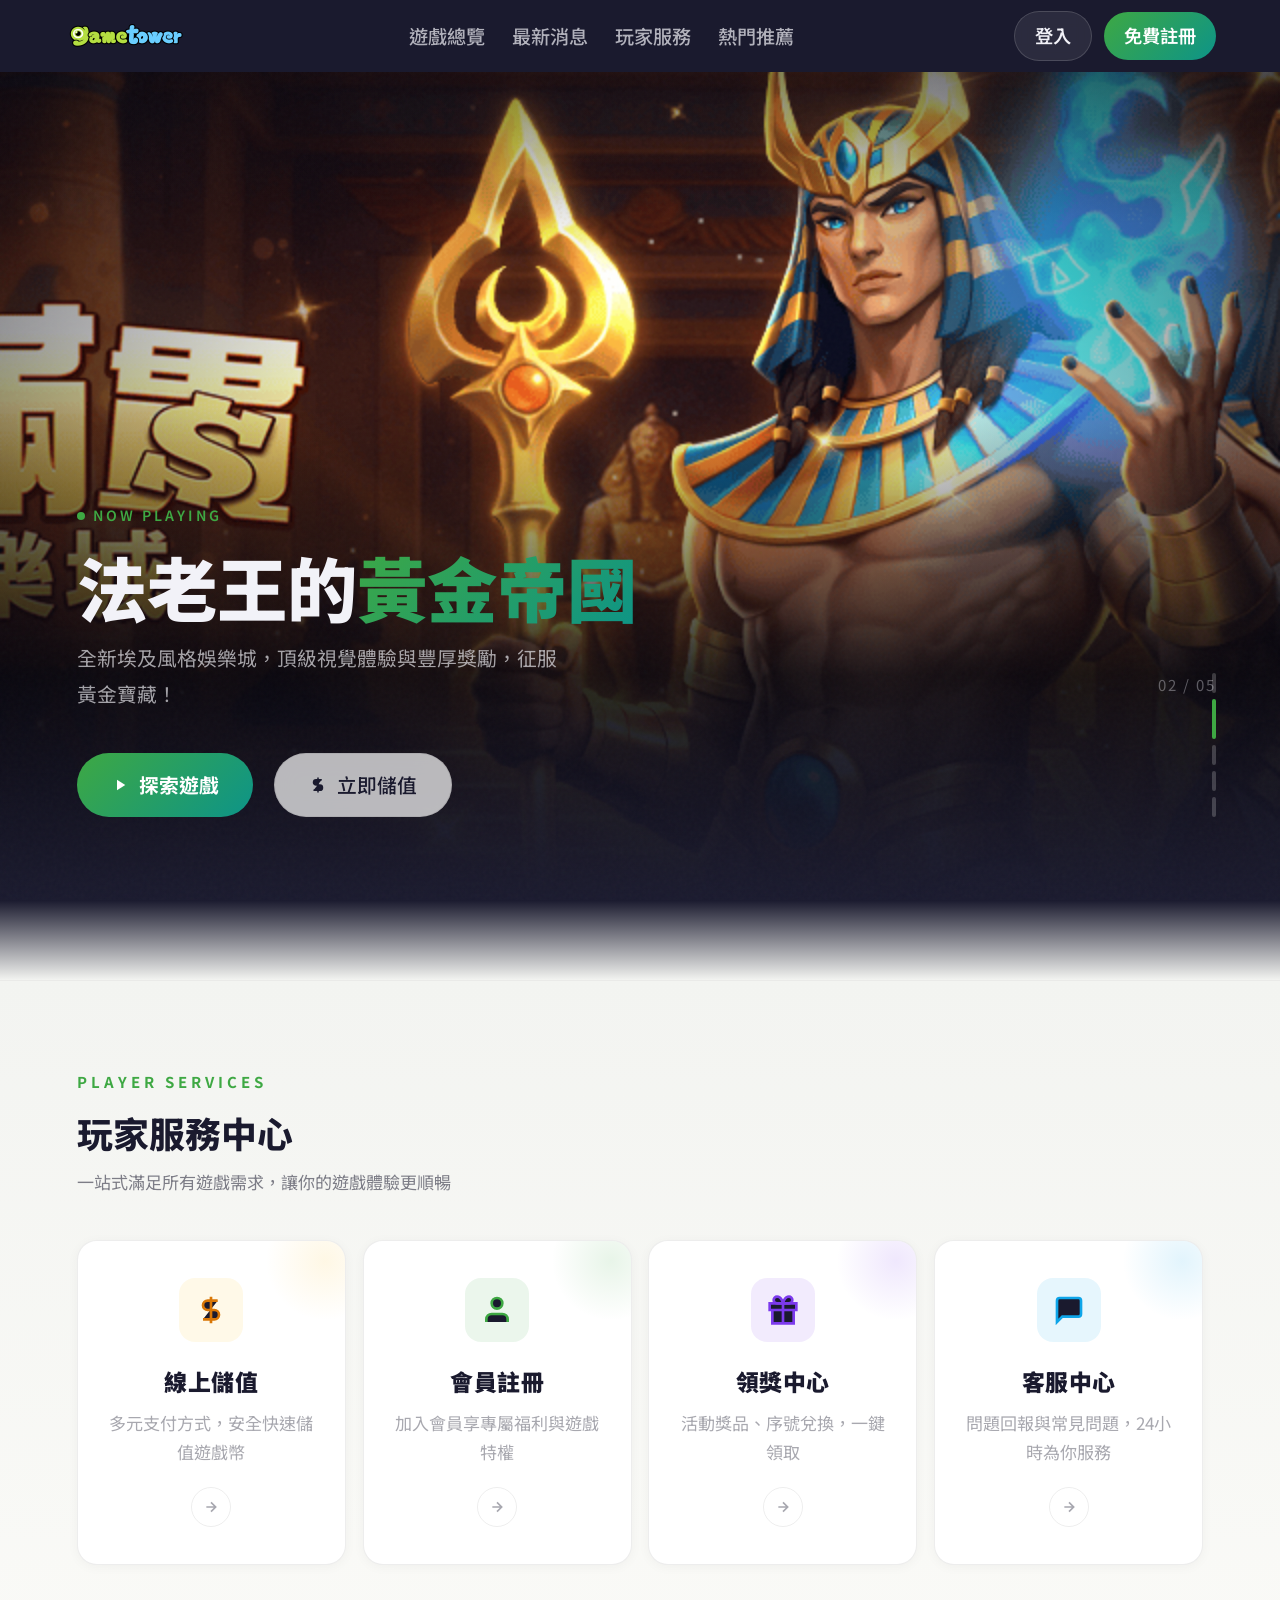
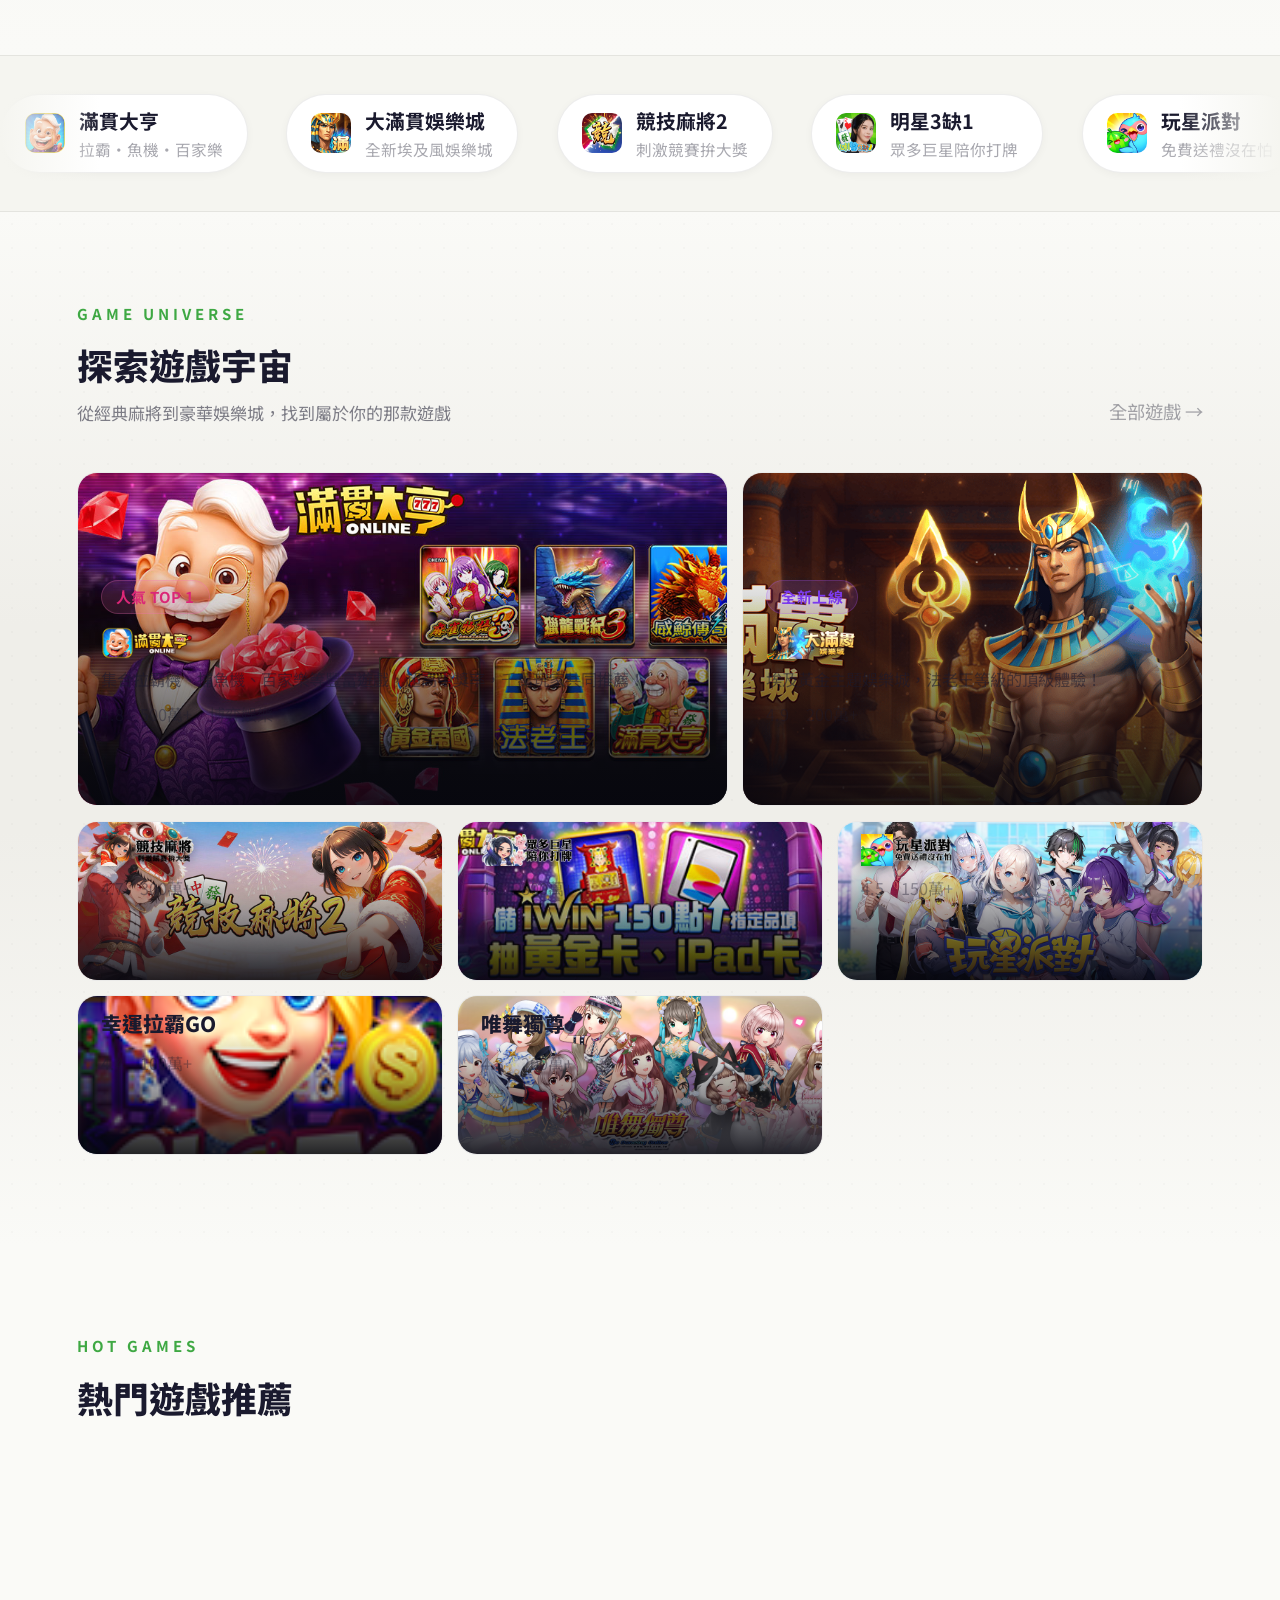
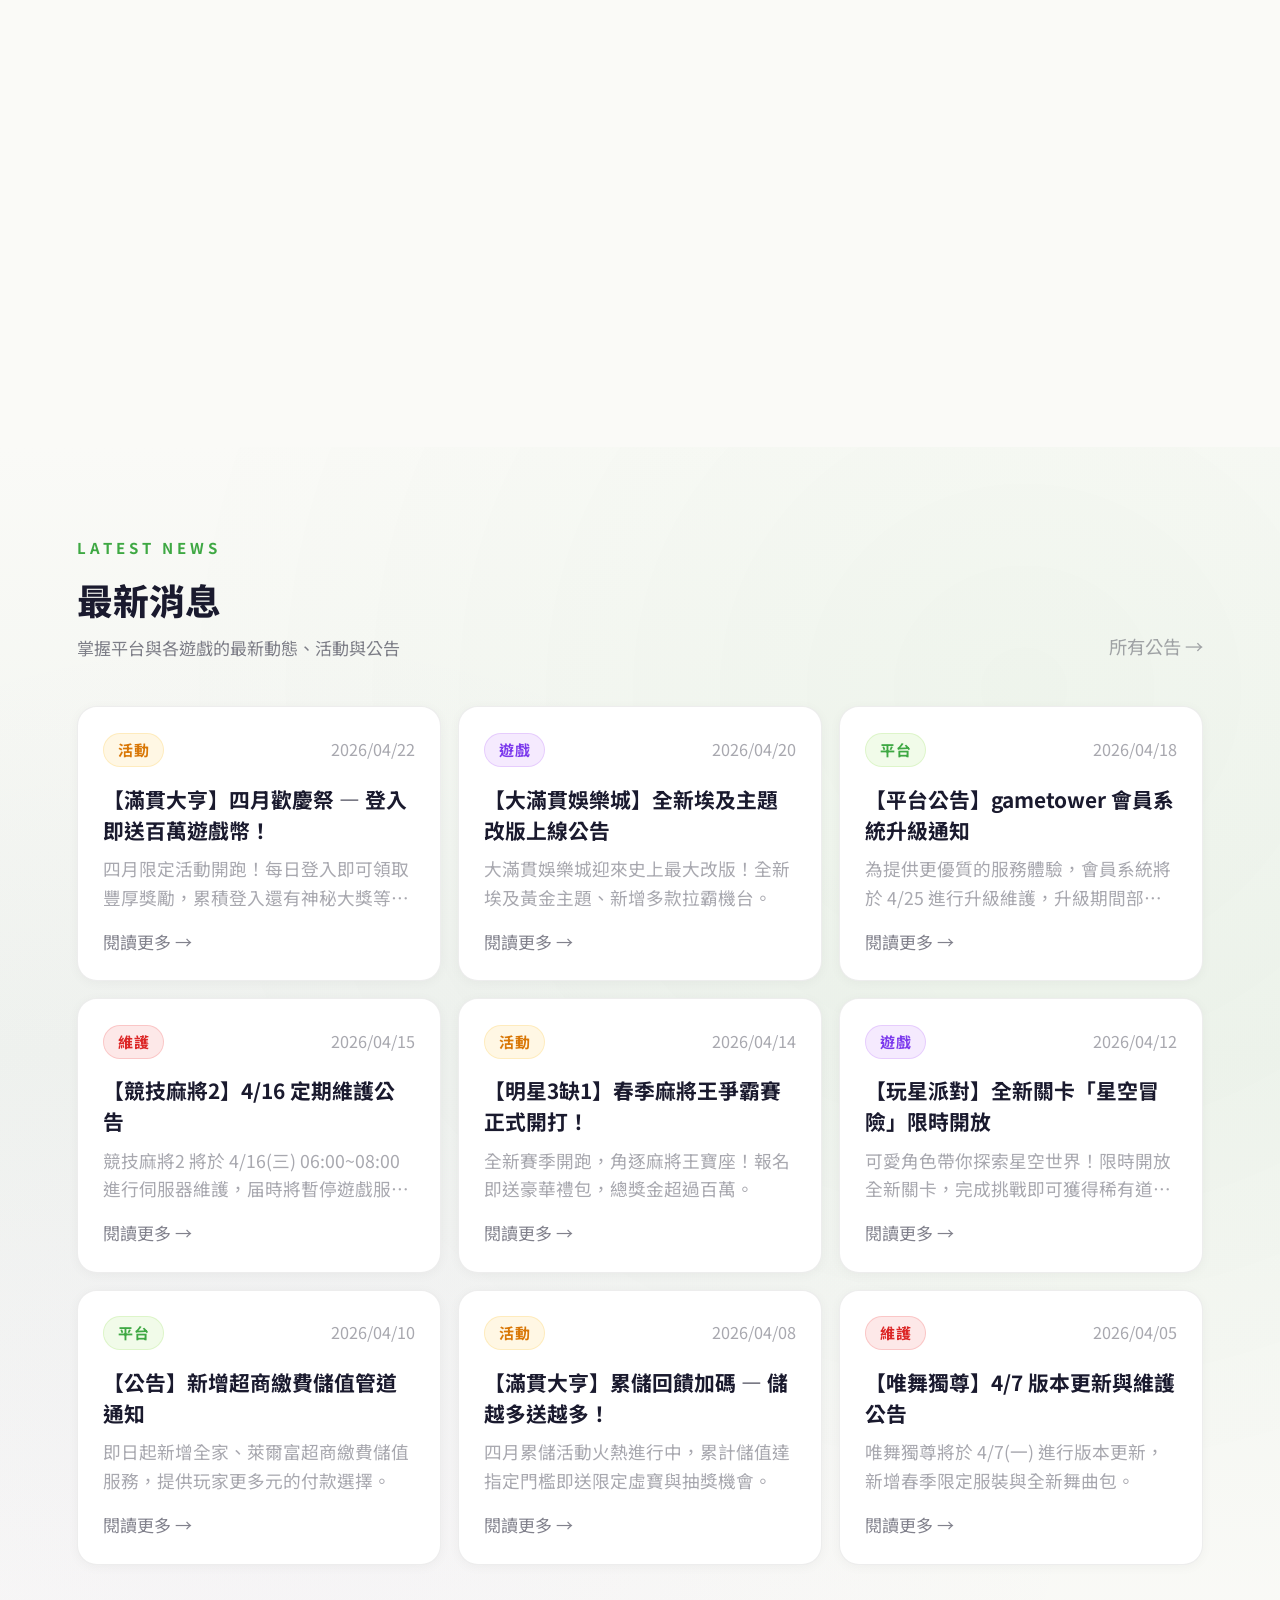
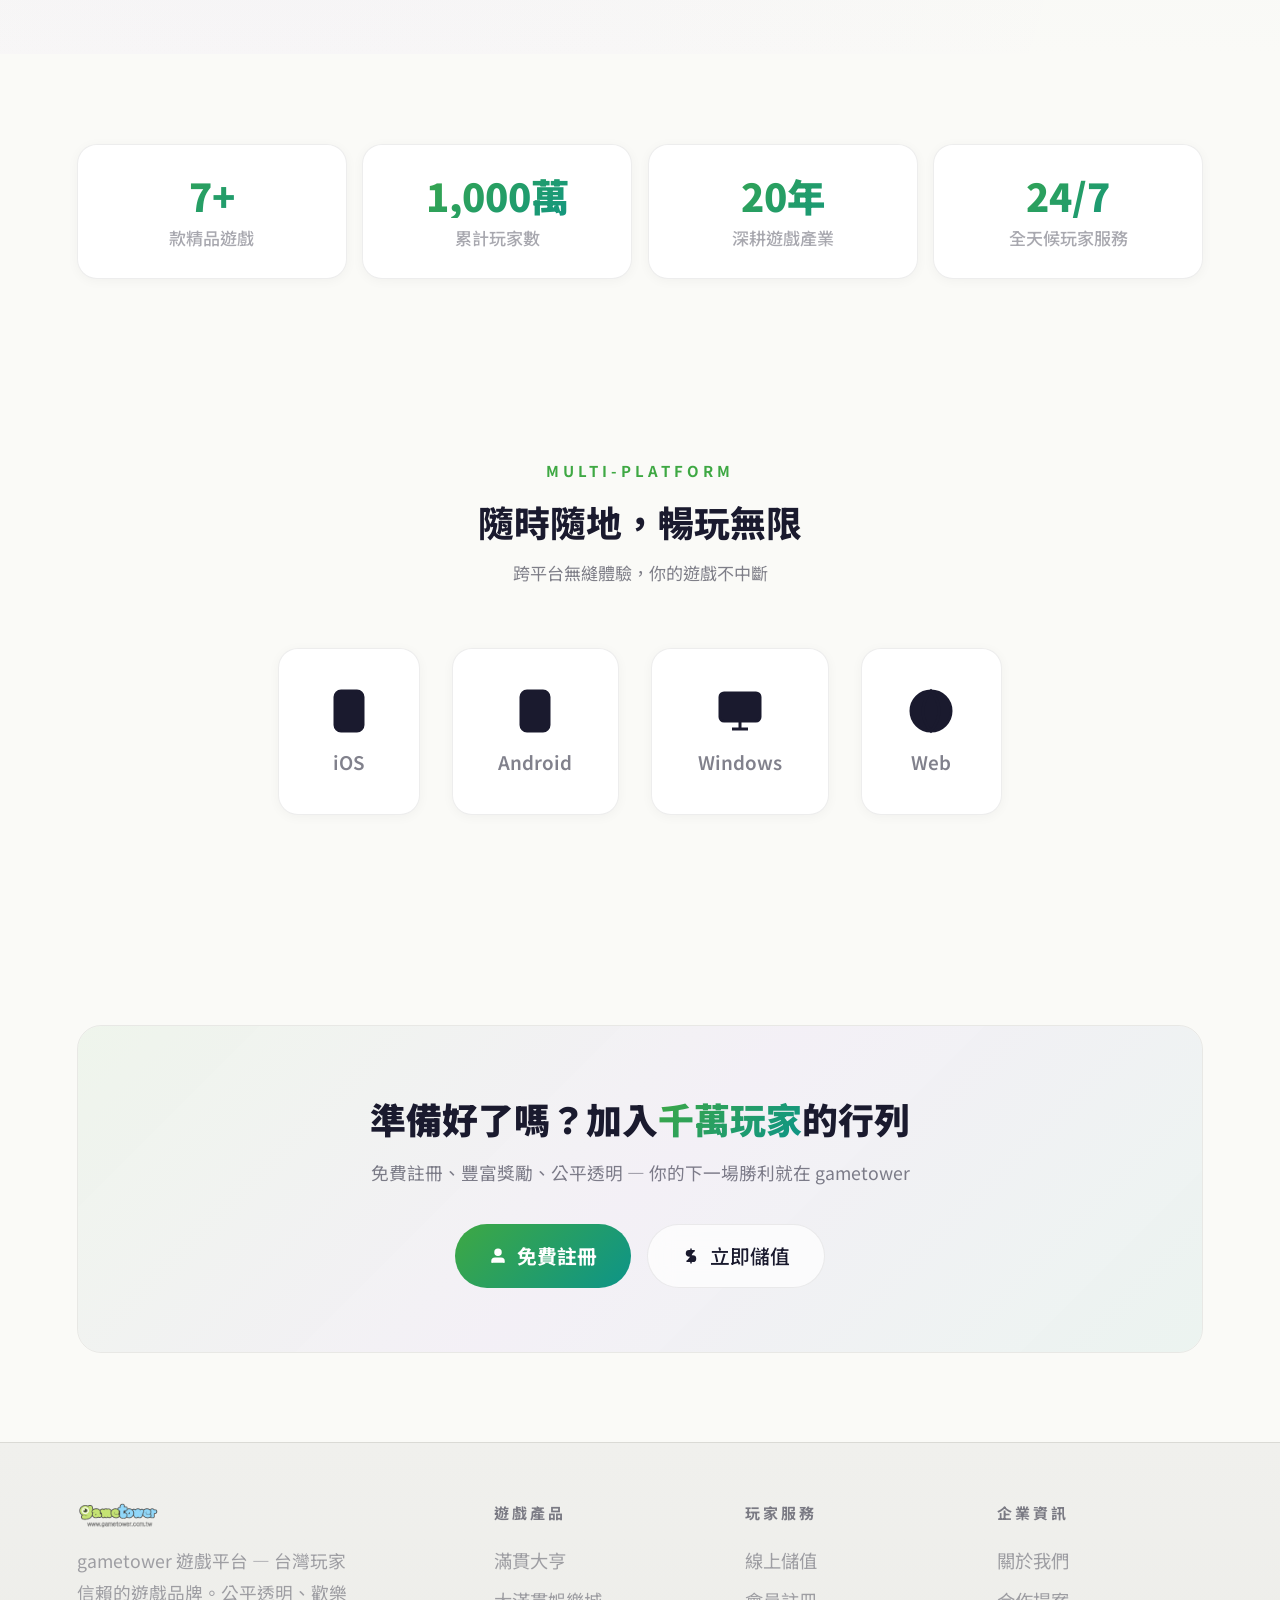
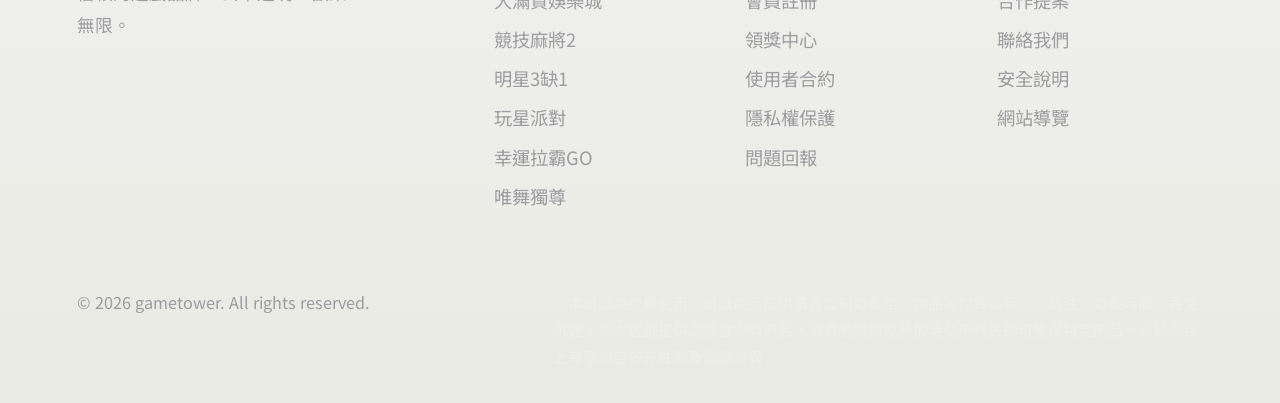
==== index.html @ 62c08088 "Add files via upload" ====
<!DOCTYPE html>
<html lang="zh-TW">
<head>
<meta charset="UTF-8">
<meta name="viewport" content="width=device-width,initial-scale=1.0">
<title>gametower 遊戲平台 | 你的遊戲宇宙</title>
<meta name="description" content="gametower遊戲平台 — 明星3缺1、滿貫大亨、競技麻將等多款免費線上遊戲，提供儲值、會員、領獎、客服等完整服務。">
<link rel="stylesheet" href="index.css">
<link rel="icon" href="images/logo_g.png">
</head>
<body>
<div class="glow glow-1"></div><div class="glow glow-2"></div><div class="glow glow-3"></div>

<nav class="nav" id="nav">
  <a href="#"><img src="images/GT_logo.png" alt="gametower" class="nav__logo"></a>
  <div class="nav__center">
    <a href="#games" class="nav__link">遊戲總覽</a>
    <a href="#news" class="nav__link">最新消息</a>
    <a href="#services" class="nav__link">玩家服務</a>
    <a href="#spotlight" class="nav__link">熱門推薦</a>
  </div>
  <div class="nav__right">
    <a href="#" class="nav__btn">登入</a>
    <a href="#" class="nav__btn nav__btn--primary">免費註冊</a>
  </div>
  <button class="nav__menu" id="menuBtn">☰</button>
</nav>

<section class="hero" id="hero">
  <div id="heroBg">
    <div class="hero__bg-slide active"><img src="images/1920x450_TMD.jpg" alt="滿貫大亨"></div>
    <div class="hero__bg-slide"><img src="images/1920x450_slam888.png" alt="大滿貫娛樂城"></div>
    <div class="hero__bg-slide"><img src="images/1920x450_cmj2.jpg" alt="競技麻將2"></div>
    <div class="hero__bg-slide"><img src="images/1920x450_pg.jpg" alt="玩星派對"></div>
    <div class="hero__bg-slide"><img src="images/1920x450_we5.jpg" alt="唯舞獨尊"></div>
  </div>
  <div class="hero__vignette"></div><div class="hero__grad"></div><div class="hero__noise"></div>
  <div class="particles" id="particles"></div>
  <div class="hero__content">
    <div class="hero__eyebrow"><span class="pulse"></span> NOW PLAYING</div>
    <h1 class="hero__title" id="heroTitle">千萬玩家的<span>遊戲宇宙</span></h1>
    <p class="hero__sub" id="heroSub">拉霸、魚機、百家樂一應俱全 — 超人氣博弈娛樂遊戲，開啟你的滿貫之旅。</p>
    <div class="hero__btns">
      <a href="#games" class="btn-p"><svg class="icon-svg" width="18" height="18" viewBox="0 0 24 24" fill="currentColor"><path d="M8 5v14l11-7z"/></svg> 探索遊戲</a>
      <a href="#" class="btn-g"><svg class="icon-svg" width="18" height="18" viewBox="0 0 24 24" fill="none" stroke="currentColor" stroke-width="2"><path d="M12 2v20M17 5H9.5a3.5 3.5 0 000 7h5a3.5 3.5 0 010 7H6"/></svg> 立即儲值</a>
    </div>
  </div>
  <div class="hero__counter" id="heroCounter">01 / 05</div>
  <div class="hero__nav" id="heroNav">
    <button class="hero__pip active" data-i="0"></button>
    <button class="hero__pip" data-i="1"></button>
    <button class="hero__pip" data-i="2"></button>
    <button class="hero__pip" data-i="3"></button>
    <button class="hero__pip" data-i="4"></button>
  </div>
</section>

<div class="hero-bridge"></div>

<!-- 玩家服務 -->
<section class="sec" id="services">
  <div class="sec__head">
    <div><div class="sec__label">Player Services</div><h2 class="sec__title">玩家服務中心</h2><p class="sec__desc">一站式滿足所有遊戲需求，讓你的遊戲體驗更順暢</p></div>
  </div>
  <div class="services">
    <a href="https://www.gametower.com.tw/Services/Billing/index.aspx" class="svc svc--topup reveal" target="_blank">
      <span class="svc__icon"><div class="svc__icon-wrap"><svg class="icon-svg" width="32" height="32" viewBox="0 0 24 24" fill="none" stroke="#d97706" stroke-width="2"><path d="M12 2v20M17 5H9.5a3.5 3.5 0 000 7h5a3.5 3.5 0 010 7H6"/></svg></div></span><div class="svc__name">線上儲值</div><div class="svc__desc">多元支付方式，安全快速儲值遊戲幣</div><div class="svc__arrow"><svg width="16" height="16" viewBox="0 0 24 24" fill="none" stroke="currentColor" stroke-width="2.5"><path d="M5 12h14M12 5l7 7-7 7"/></svg></div>
    </a>
    <a href="https://www.gametower.com.tw/Services/Customer/Guide/member/index.aspx" class="svc svc--register reveal reveal-d1" target="_blank">
      <span class="svc__icon"><div class="svc__icon-wrap"><svg class="icon-svg" width="32" height="32" viewBox="0 0 24 24" fill="none" stroke="#3EA843" stroke-width="2"><path d="M20 21v-2a4 4 0 00-4-4H8a4 4 0 00-4 4v2"/><circle cx="12" cy="7" r="4"/></svg></div></span><div class="svc__name">會員註冊</div><div class="svc__desc">加入會員享專屬福利與遊戲特權</div><div class="svc__arrow"><svg width="16" height="16" viewBox="0 0 24 24" fill="none" stroke="currentColor" stroke-width="2.5"><path d="M5 12h14M12 5l7 7-7 7"/></svg></div>
    </a>
    <a href="https://www.gametower.com.tw/Services/Customer/Prize/index.aspx" class="svc svc--reward reveal reveal-d2" target="_blank">
      <span class="svc__icon"><div class="svc__icon-wrap"><svg class="icon-svg" width="32" height="32" viewBox="0 0 24 24" fill="none" stroke="#7c3aed" stroke-width="2"><path d="M20 12v10H4V12"/><path d="M2 7h20v5H2z"/><path d="M12 22V7"/><path d="M12 7H7.5a2.5 2.5 0 110-5C11 2 12 7 12 7z"/><path d="M12 7h4.5a2.5 2.5 0 000-5C13 2 12 7 12 7z"/></svg></div></span><div class="svc__name">領獎中心</div><div class="svc__desc">活動獎品、序號兌換，一鍵領取</div><div class="svc__arrow"><svg width="16" height="16" viewBox="0 0 24 24" fill="none" stroke="currentColor" stroke-width="2.5"><path d="M5 12h14M12 5l7 7-7 7"/></svg></div>
    </a>
    <a href="https://www.gametower.com.tw/Services/Customer/BugReport/index.aspx" class="svc svc--support reveal reveal-d3" target="_blank">
      <span class="svc__icon"><div class="svc__icon-wrap"><svg class="icon-svg" width="32" height="32" viewBox="0 0 24 24" fill="none" stroke="#0ea5e9" stroke-width="2"><path d="M21 15a2 2 0 01-2 2H7l-4 4V5a2 2 0 012-2h14a2 2 0 012 2z"/></svg></div></span><div class="svc__name">客服中心</div><div class="svc__desc">問題回報與常見問題，24小時為你服務</div><div class="svc__arrow"><svg width="16" height="16" viewBox="0 0 24 24" fill="none" stroke="currentColor" stroke-width="2.5"><path d="M5 12h14M12 5l7 7-7 7"/></svg></div>
    </a>
  </div>
</section>

<!-- 跑馬燈 -->
<div class="marquee-wrap">
  <div class="marquee" id="marquee">
    <a href="#" class="mq-item"><img src="images/pic_TMD.png" class="mq-icon" alt=""><div><div class="mq-text">滿貫大亨</div><div class="mq-sub">拉霸·魚機·百家樂</div></div></a>
    <a href="#" class="mq-item"><img src="images/pic_slam888.png" class="mq-icon" alt=""><div><div class="mq-text">大滿貫娛樂城</div><div class="mq-sub">全新埃及風娛樂城</div></div></a>
    <a href="#" class="mq-item"><img src="images/pic_cmj2.png" class="mq-icon" alt=""><div><div class="mq-text">競技麻將2</div><div class="mq-sub">刺激競賽拚大獎</div></div></a>
    <a href="#" class="mq-item"><img src="images/pic_iStar31.png" class="mq-icon" alt=""><div><div class="mq-text">明星3缺1</div><div class="mq-sub">眾多巨星陪你打牌</div></div></a>
    <a href="#" class="mq-item"><img src="images/pic_pg.png" class="mq-icon" alt=""><div><div class="mq-text">玩星派對</div><div class="mq-sub">免費送禮沒在怕</div></div></a>
    <a href="#" class="mq-item"><img src="images/pic_slottrip777.png" class="mq-icon" alt=""><div><div class="mq-text">幸運拉霸GO</div><div class="mq-sub">經典拉霸機台</div></div></a>
    <a href="#" class="mq-item"><img src="images/pic_TMD.png" class="mq-icon" alt=""><div><div class="mq-text">滿貫大亨</div><div class="mq-sub">拉霸·魚機·百家樂</div></div></a>
    <a href="#" class="mq-item"><img src="images/pic_slam888.png" class="mq-icon" alt=""><div><div class="mq-text">大滿貫娛樂城</div><div class="mq-sub">全新埃及風娛樂城</div></div></a>
    <a href="#" class="mq-item"><img src="images/pic_cmj2.png" class="mq-icon" alt=""><div><div class="mq-text">競技麻將2</div><div class="mq-sub">刺激競賽拚大獎</div></div></a>
    <a href="#" class="mq-item"><img src="images/pic_iStar31.png" class="mq-icon" alt=""><div><div class="mq-text">明星3缺1</div><div class="mq-sub">眾多巨星陪你打牌</div></div></a>
    <a href="#" class="mq-item"><img src="images/pic_pg.png" class="mq-icon" alt=""><div><div class="mq-text">玩星派對</div><div class="mq-sub">免費送禮沒在怕</div></div></a>
    <a href="#" class="mq-item"><img src="images/pic_slottrip777.png" class="mq-icon" alt=""><div><div class="mq-text">幸運拉霸GO</div><div class="mq-sub">經典拉霸機台</div></div></a>
  </div>
</div>

<!-- 遊戲總覽 Bento -->
<section class="sec" id="games">
  <div class="sec__head">
    <div><div class="sec__label">Game Universe</div><h2 class="sec__title">探索遊戲宇宙</h2><p class="sec__desc">從經典麻將到豪華娛樂城，找到屬於你的那款遊戲</p></div>
    <a href="#" class="sec__more">全部遊戲 →</a>
  </div>
  <div class="bento">
    <div class="b-item b-hero reveal">
      <div class="b-img"><img src="images/1920x450_TMD.jpg" alt="滿貫大亨"></div><div class="b-ov"></div>
      <div class="b-info"><span class="b-tag b-tag--hot">人氣 TOP 1</span><img src="images/230x80_TMD.png" alt="" class="b-logo"><p class="b-desc">集合拉霸機、捕魚機、百家樂等豐富遊戲，超高中獎率，千萬玩家共同推薦！</p><div class="b-meta"><span>4.8</span><span>500萬+</span><span>博弈娛樂</span></div><div class="b-ctas"><a href="#" class="b-cta">前往官網 →</a><a href="#" class="b-cta b-cta--dl"><svg viewBox="0 0 24 24" fill="none" stroke="currentColor" stroke-width="2"><path d="M17 2H7a2 2 0 00-2 2v16a2 2 0 002 2h10a2 2 0 002-2V4a2 2 0 00-2-2z"/><path d="M12 18h.01"/></svg>iOS</a><a href="#" class="b-cta b-cta--dl"><svg viewBox="0 0 24 24" fill="none" stroke="currentColor" stroke-width="2"><path d="M5 16V8l7-5 7 5v8l-7 5-7-5z"/></svg>Android</a></div></div>
      <div class="b-play">▶</div>
    </div>
    <div class="b-item b-tall reveal reveal-d1">
      <div class="b-img"><img src="images/1920x450_slam888.png" alt="大滿貫娛樂城"></div><div class="b-ov"></div>
      <div class="b-info"><span class="b-tag b-tag--new">全新上線</span><img src="images/230x80_slam888.png" alt="" class="b-logo"><p class="b-desc">埃及黃金主題娛樂城，法老王等級的頂級體驗！</p><div class="b-meta"><span>4.9</span><span>200萬+</span></div><div class="b-ctas"><a href="#" class="b-cta">前往官網 →</a><a href="#" class="b-cta b-cta--dl"><svg viewBox="0 0 24 24" fill="none" stroke="currentColor" stroke-width="2"><path d="M17 2H7a2 2 0 00-2 2v16a2 2 0 002 2h10a2 2 0 002-2V4a2 2 0 00-2-2z"/><path d="M12 18h.01"/></svg>iOS</a><a href="#" class="b-cta b-cta--dl"><svg viewBox="0 0 24 24" fill="none" stroke="currentColor" stroke-width="2"><path d="M5 16V8l7-5 7 5v8l-7 5-7-5z"/></svg>Android</a></div></div>
      <div class="b-play">▶</div>
    </div>
    <div class="b-item b-wide reveal reveal-d2">
      <div class="b-img"><img src="images/1920x450_cmj2.jpg" alt="競技麻將2"></div><div class="b-ov"></div>
      <div class="b-info"><span class="b-tag b-tag--classic">經典必玩</span><img src="images/230x80_cmj2.png" alt="" class="b-logo"><div class="b-meta"><span>4.7</span><span>300萬+</span></div><div class="b-ctas"><a href="#" class="b-cta">前往官網 →</a><a href="#" class="b-cta b-cta--dl"><svg viewBox="0 0 24 24" fill="none" stroke="currentColor" stroke-width="2"><path d="M17 2H7a2 2 0 00-2 2v16a2 2 0 002 2h10a2 2 0 002-2V4a2 2 0 00-2-2z"/><path d="M12 18h.01"/></svg>iOS</a><a href="#" class="b-cta b-cta--dl"><svg viewBox="0 0 24 24" fill="none" stroke="currentColor" stroke-width="2"><path d="M5 16V8l7-5 7 5v8l-7 5-7-5z"/></svg>Android</a></div></div>
      <div class="b-play">▶</div>
    </div>
    <div class="b-item b-wide reveal reveal-d3">
      <div class="b-img"><img src="images/375x140.jpg" alt="明星3缺1"></div><div class="b-ov"></div>
      <div class="b-info"><span class="b-tag b-tag--pop">經典不敗</span><img src="images/230x80_star31.png" alt="" class="b-logo"><div class="b-meta"><span>4.6</span><span>800萬+</span></div><div class="b-ctas"><a href="#" class="b-cta">前往官網 →</a><a href="#" class="b-cta b-cta--dl"><svg viewBox="0 0 24 24" fill="none" stroke="currentColor" stroke-width="2"><path d="M17 2H7a2 2 0 00-2 2v16a2 2 0 002 2h10a2 2 0 002-2V4a2 2 0 00-2-2z"/><path d="M12 18h.01"/></svg>iOS</a><a href="#" class="b-cta b-cta--dl"><svg viewBox="0 0 24 24" fill="none" stroke="currentColor" stroke-width="2"><path d="M5 16V8l7-5 7 5v8l-7 5-7-5z"/></svg>Android</a></div></div>
      <div class="b-play">▶</div>
    </div>
    <div class="b-item b-wide reveal reveal-d4">
      <div class="b-img"><img src="images/1920x450_pg.jpg" alt="玩星派對"></div><div class="b-ov"></div>
      <div class="b-info"><span class="b-tag b-tag--new">歡樂推薦</span><img src="images/230x80_pg.png" alt="" class="b-logo"><div class="b-meta"><span>4.5</span><span>150萬+</span></div><div class="b-ctas"><a href="#" class="b-cta">前往官網 →</a><a href="#" class="b-cta b-cta--dl"><svg viewBox="0 0 24 24" fill="none" stroke="currentColor" stroke-width="2"><path d="M17 2H7a2 2 0 00-2 2v16a2 2 0 002 2h10a2 2 0 002-2V4a2 2 0 00-2-2z"/><path d="M12 18h.01"/></svg>iOS</a><a href="#" class="b-cta b-cta--dl"><svg viewBox="0 0 24 24" fill="none" stroke="currentColor" stroke-width="2"><path d="M5 16V8l7-5 7 5v8l-7 5-7-5z"/></svg>Android</a></div></div>
      <div class="b-play">▶</div>
    </div>
    <div class="b-item b-wide reveal reveal-d2">
      <div class="b-img"><img src="images/pic_slottrip777.png" alt="幸運拉霸GO" style="object-position:center"></div><div class="b-ov"></div>
      <div class="b-info"><span class="b-tag b-tag--classic">經典拉霸</span><div class="b-name">幸運拉霸GO</div><div class="b-meta"><span>4.4</span><span>100萬+</span></div><div class="b-ctas"><a href="#" class="b-cta">前往官網 →</a><a href="#" class="b-cta b-cta--dl"><svg viewBox="0 0 24 24" fill="none" stroke="currentColor" stroke-width="2"><path d="M17 2H7a2 2 0 00-2 2v16a2 2 0 002 2h10a2 2 0 002-2V4a2 2 0 00-2-2z"/><path d="M12 18h.01"/></svg>iOS</a><a href="#" class="b-cta b-cta--dl"><svg viewBox="0 0 24 24" fill="none" stroke="currentColor" stroke-width="2"><path d="M5 16V8l7-5 7 5v8l-7 5-7-5z"/></svg>Android</a></div></div>
      <div class="b-play">▶</div>
    </div>
    <div class="b-item b-wide reveal reveal-d3">
      <div class="b-img"><img src="images/1920x450_we5.jpg" alt="唯舞獨尊"></div><div class="b-ov"></div>
      <div class="b-info"><span class="b-tag b-tag--pop">音舞經典</span><div class="b-name">唯舞獨尊</div><div class="b-meta"><span>4.3</span><span>200萬+</span></div><div class="b-ctas"><a href="#" class="b-cta">前往官網 →</a><a href="#" class="b-cta b-cta--dl"><svg viewBox="0 0 24 24" fill="none" stroke="currentColor" stroke-width="2"><path d="M17 2H7a2 2 0 00-2 2v16a2 2 0 002 2h10a2 2 0 002-2V4a2 2 0 00-2-2z"/><path d="M12 18h.01"/></svg>iOS</a><a href="#" class="b-cta b-cta--dl"><svg viewBox="0 0 24 24" fill="none" stroke="currentColor" stroke-width="2"><path d="M5 16V8l7-5 7 5v8l-7 5-7-5z"/></svg>Android</a></div></div>
      <div class="b-play">▶</div>
    </div>
  </div>
</section>

<!-- 精選推薦 -->
<section class="sec" id="spotlight">
  <div class="sec__head"><div><div class="sec__label">Hot Games</div><h2 class="sec__title">熱門遊戲推薦</h2></div></div>
  <div class="spotlight reveal">
    <div class="spotlight__bg"><img src="images/1920x450_slam888.png" alt="大滿貫娛樂城"></div>
    <div class="spotlight__glass"></div>
    <div class="spotlight__content">
      <img src="images/LOGO_滿貫大亨-2.png" alt="滿貫大亨" class="spotlight__logo">
      <h3 class="spotlight__title">法老王的黃金寶藏<br>等你來征服</h3>
      <p class="spotlight__desc">全新大滿貫娛樂城隆重登場！集結百家樂、拉霸機、捕魚機等數十款遊戲，黃金帝國主題搭配震撼視覺，打造超越想像的頂級體驗。</p>
      <a href="#" class="btn-p"><svg class="icon-svg" width="18" height="18" viewBox="0 0 24 24" fill="none" stroke="currentColor" stroke-width="2"><polygon points="13 2 3 14 12 14 11 22 21 10 12 10 13 2"/></svg> 前往遊戲官網</a>
    </div>
  </div>
</section>

<!-- 最新消息 -->
<section class="sec" id="news">
  <div class="sec__head">
    <div><div class="sec__label">Latest News</div><h2 class="sec__title">最新消息</h2><p class="sec__desc">掌握平台與各遊戲的最新動態、活動與公告</p></div>
    <a href="#" class="sec__more">所有公告 →</a>
  </div>
  <div class="news-grid">
    <a href="#" class="news-card reveal">
      <div class="news__top"><span class="news__cat news__cat--event">活動</span><span class="news__date">2026/04/22</span></div>
      <div class="news__title">【滿貫大亨】四月歡慶祭 — 登入即送百萬遊戲幣！</div>
      <div class="news__excerpt">四月限定活動開跑！每日登入即可領取豐厚獎勵，累積登入還有神秘大獎等你拿。</div>
      <span class="news__link">閱讀更多 →</span>
    </a>
    <a href="#" class="news-card reveal reveal-d1">
      <div class="news__top"><span class="news__cat news__cat--game">遊戲</span><span class="news__date">2026/04/20</span></div>
      <div class="news__title">【大滿貫娛樂城】全新埃及主題改版上線公告</div>
      <div class="news__excerpt">大滿貫娛樂城迎來史上最大改版！全新埃及黃金主題、新增多款拉霸機台。</div>
      <span class="news__link">閱讀更多 →</span>
    </a>
    <a href="#" class="news-card reveal reveal-d2">
      <div class="news__top"><span class="news__cat news__cat--platform">平台</span><span class="news__date">2026/04/18</span></div>
      <div class="news__title">【平台公告】gametower 會員系統升級通知</div>
      <div class="news__excerpt">為提供更優質的服務體驗，會員系統將於 4/25 進行升級維護，升級期間部分功能暫停。</div>
      <span class="news__link">閱讀更多 →</span>
    </a>
    <a href="#" class="news-card reveal">
      <div class="news__top"><span class="news__cat news__cat--maint">維護</span><span class="news__date">2026/04/15</span></div>
      <div class="news__title">【競技麻將2】4/16 定期維護公告</div>
      <div class="news__excerpt">競技麻將2 將於 4/16(三) 06:00~08:00 進行伺服器維護，届時將暫停遊戲服務。</div>
      <span class="news__link">閱讀更多 →</span>
    </a>
    <a href="#" class="news-card reveal reveal-d1">
      <div class="news__top"><span class="news__cat news__cat--event">活動</span><span class="news__date">2026/04/14</span></div>
      <div class="news__title">【明星3缺1】春季麻將王爭霸賽正式開打！</div>
      <div class="news__excerpt">全新賽季開跑，角逐麻將王寶座！報名即送豪華禮包，總獎金超過百萬。</div>
      <span class="news__link">閱讀更多 →</span>
    </a>
    <a href="#" class="news-card reveal reveal-d2">
      <div class="news__top"><span class="news__cat news__cat--game">遊戲</span><span class="news__date">2026/04/12</span></div>
      <div class="news__title">【玩星派對】全新關卡「星空冒險」限時開放</div>
      <div class="news__excerpt">可愛角色帶你探索星空世界！限時開放全新關卡，完成挑戰即可獲得稀有道具。</div>
      <span class="news__link">閱讀更多 →</span>
    </a>
    <a href="#" class="news-card reveal">
      <div class="news__top"><span class="news__cat news__cat--platform">平台</span><span class="news__date">2026/04/10</span></div>
      <div class="news__title">【公告】新增超商繳費儲值管道通知</div>
      <div class="news__excerpt">即日起新增全家、萊爾富超商繳費儲值服務，提供玩家更多元的付款選擇。</div>
      <span class="news__link">閱讀更多 →</span>
    </a>
    <a href="#" class="news-card reveal reveal-d1">
      <div class="news__top"><span class="news__cat news__cat--event">活動</span><span class="news__date">2026/04/08</span></div>
      <div class="news__title">【滿貫大亨】累儲回饋加碼 — 儲越多送越多！</div>
      <div class="news__excerpt">四月累儲活動火熱進行中，累計儲值達指定門檻即送限定虛寶與抽獎機會。</div>
      <span class="news__link">閱讀更多 →</span>
    </a>
    <a href="#" class="news-card reveal reveal-d2">
      <div class="news__top"><span class="news__cat news__cat--maint">維護</span><span class="news__date">2026/04/05</span></div>
      <div class="news__title">【唯舞獨尊】4/7 版本更新與維護公告</div>
      <div class="news__excerpt">唯舞獨尊將於 4/7(一) 進行版本更新，新增春季限定服裝與全新舞曲包。</div>
      <span class="news__link">閱讀更多 →</span>
    </a>
  </div>
</section>

<!-- 數據 -->
<section class="sec">
  <div class="stats-row">
    <div class="stat-card reveal"><div class="stat__num">7+</div><div class="stat__lbl">款精品遊戲</div></div>
    <div class="stat-card reveal reveal-d1"><div class="stat__num">1,000萬</div><div class="stat__lbl">累計玩家數</div></div>
    <div class="stat-card reveal reveal-d2"><div class="stat__num">20年</div><div class="stat__lbl">深耕遊戲產業</div></div>
    <div class="stat-card reveal reveal-d3"><div class="stat__num">24/7</div><div class="stat__lbl">全天候玩家服務</div></div>
  </div>
</section>

<!-- 平台 -->
<section class="sec" style="text-align:center">
  <div class="sec__label" style="text-align:center">Multi-Platform</div>
  <h2 class="sec__title" style="margin:0 auto .4rem">隨時隨地，暢玩無限</h2>
  <p class="sec__desc" style="margin:0 auto 1.5rem;text-align:center">跨平台無縫體驗，你的遊戲不中斷</p>
  <div class="platforms">
    <a href="#" class="plat reveal"><div class="plat__icon"><svg class="icon-svg" width="48" height="48" viewBox="0 0 24 24" fill="none" stroke="currentColor" stroke-width="1.5"><rect x="5" y="2" width="14" height="20" rx="3"/><line x1="12" y1="18" x2="12" y2="18.01"/></svg></div><div class="plat__name">iOS</div></a>
    <a href="#" class="plat reveal reveal-d1"><div class="plat__icon"><svg class="icon-svg" width="48" height="48" viewBox="0 0 24 24" fill="none" stroke="currentColor" stroke-width="1.5"><rect x="5" y="2" width="14" height="20" rx="3"/><line x1="12" y1="18" x2="12" y2="18.01"/></svg></div><div class="plat__name">Android</div></a>
    <a href="#" class="plat reveal reveal-d2"><div class="plat__icon"><svg class="icon-svg" width="48" height="48" viewBox="0 0 24 24" fill="none" stroke="currentColor" stroke-width="1.5"><rect x="2" y="3" width="20" height="14" rx="2"/><line x1="8" y1="21" x2="16" y2="21"/><line x1="12" y1="17" x2="12" y2="21"/></svg></div><div class="plat__name">Windows</div></a>
    <a href="#" class="plat reveal reveal-d3"><div class="plat__icon"><svg class="icon-svg" width="48" height="48" viewBox="0 0 24 24" fill="none" stroke="currentColor" stroke-width="1.5"><circle cx="12" cy="12" r="10"/><line x1="2" y1="12" x2="22" y2="12"/><path d="M12 2a15.3 15.3 0 014 10 15.3 15.3 0 01-4 10 15.3 15.3 0 01-4-10 15.3 15.3 0 014-10z"/></svg></div><div class="plat__name">Web</div></a>
  </div>
</section>

<!-- CTA -->
<section class="sec">
  <div class="cta-banner reveal">
    <h2>準備好了嗎？加入<span>千萬玩家</span>的行列</h2>
    <p>免費註冊、豐富獎勵、公平透明 — 你的下一場勝利就在 gametower</p>
    <div style="display:flex;gap:.8rem;justify-content:center;flex-wrap:wrap;position:relative">
      <a href="#" class="btn-p"><svg class="icon-svg" width="18" height="18" viewBox="0 0 24 24" fill="none" stroke="currentColor" stroke-width="2"><path d="M20 21v-2a4 4 0 00-4-4H8a4 4 0 00-4 4v2"/><circle cx="12" cy="7" r="4"/></svg> 免費註冊</a>
      <a href="#" class="btn-g"><svg class="icon-svg" width="18" height="18" viewBox="0 0 24 24" fill="none" stroke="currentColor" stroke-width="2"><path d="M12 2v20M17 5H9.5a3.5 3.5 0 000 7h5a3.5 3.5 0 010 7H6"/></svg> 立即儲值</a>
    </div>
  </div>
</section>

<footer class="footer">
  <div class="footer__grid">
    <div><img src="images/Footer_GT_logo.png" alt="gametower" class="footer__brand-logo"><p class="footer__brand-desc">gametower 遊戲平台 — 台灣玩家信賴的遊戲品牌。公平透明、歡樂無限。</p></div>
    <div>
      <div class="footer__col-title">遊戲產品</div>
      <a href="#" class="footer__link">滿貫大亨</a><a href="#" class="footer__link">大滿貫娛樂城</a><a href="#" class="footer__link">競技麻將2</a><a href="#" class="footer__link">明星3缺1</a><a href="#" class="footer__link">玩星派對</a><a href="#" class="footer__link">幸運拉霸GO</a><a href="#" class="footer__link">唯舞獨尊</a>
    </div>
    <div>
      <div class="footer__col-title">玩家服務</div>
      <a href="#" class="footer__link">線上儲值</a><a href="#" class="footer__link">會員註冊</a><a href="#" class="footer__link">領獎中心</a>
      <a href="https://www.gametower.com.tw/Services/Customer/Guide/member/member_contract.aspx" class="footer__link" target="_blank">使用者合約</a>
      <a href="https://www.gametower.com.tw/Services/Customer/Guide/member/member_privacy.aspx" class="footer__link" target="_blank">隱私權保護</a>
      <a href="https://www.gametower.com.tw/Services/Customer/BugReport/index.aspx" class="footer__link" target="_blank">問題回報</a>
    </div>
    <div>
      <div class="footer__col-title">企業資訊</div>
      <a href="https://www.gametower.com.tw/CROP/about/about_01.aspx" class="footer__link" target="_blank">關於我們</a>
      <a href="https://www.gametower.com.tw/CROP/cooperation.aspx" class="footer__link" target="_blank">合作提案</a>
      <a href="https://www.gametower.com.tw/CROP/contact.aspx" class="footer__link" target="_blank">聯絡我們</a>
      <a href="https://www.gametower.com.tw/Services/Customer/Guide/security/index.aspx" class="footer__link" target="_blank">安全說明</a>
      <a href="https://www.gametower.com.tw/CROP/Sitemap.aspx" class="footer__link" target="_blank">網站導覽</a>
    </div>
  </div>
  <div class="footer__bottom">
    <div class="footer__copy">© 2026 gametower. All rights reserved.</div>
    <div class="footer__legal">※本遊戲為免費使用，遊戲內另提供購買虛擬遊戲幣、物品等付費服務。※請注意遊戲時間，避免沉迷。※本遊戲提供之機會中獎商品，消費者購買或參加活動不代表即可獲得特定商品。※於平台上尊重包容多元性別及個體差異。</div>
  </div>
</footer>

<script>
const nav=document.getElementById('nav');
window.addEventListener('scroll',()=>nav.classList.toggle('solid',scrollY>60));
const sl=document.querySelectorAll('.hero__bg-slide'),pips=document.querySelectorAll('.hero__pip'),ctr=document.getElementById('heroCounter'),hT=document.getElementById('heroTitle'),hS=document.getElementById('heroSub');
const D=[{t:'千萬玩家的<span>遊戲宇宙</span>',s:'拉霸、魚機、百家樂一應俱全 — 超人氣博弈娛樂遊戲，開啟你的滿貫之旅。'},{t:'法老王的<span>黃金帝國</span>',s:'全新埃及風格娛樂城，頂級視覺體驗與豐厚獎勵，征服黃金寶藏！'},{t:'指尖上的<span>麻將對決</span>',s:'即時配對、公平競技 — 與全台高手過招，贏取豐厚大獎。'},{t:'歡樂不設限的<span>派對時光</span>',s:'可愛角色陪你闖關，免費送禮沒在怕，歡樂無上限！'},{t:'舞動青春的<span>節拍旋律</span>',s:'經典音樂舞蹈遊戲華麗回歸，與好友一同綻放舞台光芒。'}];
let c=0,tm;
function go(i){sl[c].classList.remove('active');pips[c].classList.remove('active');c=i;sl[c].classList.add('active');pips[c].classList.add('active');ctr.textContent=`0${c+1} / 0${sl.length}`;hT.innerHTML=D[c].t;hS.textContent=D[c].s;rs()}
function nx(){go((c+1)%sl.length)}function rs(){clearInterval(tm);tm=setInterval(nx,6000)}
pips.forEach(p=>p.addEventListener('click',()=>go(+p.dataset.i)));rs();
let tx=0;const he=document.getElementById('hero');
he.addEventListener('touchstart',e=>tx=e.changedTouches[0].screenX);
he.addEventListener('touchend',e=>{const d=tx-e.changedTouches[0].screenX;if(Math.abs(d)>50)d>0?nx():go((c-1+sl.length)%sl.length)});
const pc=document.getElementById('particles');
for(let i=0;i<20;i++){const p=document.createElement('div');p.className='particle';const s=Math.random()*3+2;p.style.cssText=`width:${s}px;height:${s}px;left:${Math.random()*100}%;animation-duration:${Math.random()*8+6}s;animation-delay:${Math.random()*6}s`;pc.appendChild(p)}
const obs=new IntersectionObserver(e=>{e.forEach(x=>{if(x.isIntersecting){x.target.classList.add('visible');obs.unobserve(x.target)}})},{threshold:.1});
document.querySelectorAll('.reveal').forEach(r=>obs.observe(r));
</script>
</body>
</html>
---- index.css ----
@import url('https://fonts.googleapis.com/css2?family=Noto+Sans+TC:wght@300;400;500;700;900&display=swap');
:root{--bg:#FAFAF7;--bg2:#F0F0ED;--glass:rgba(255,255,255,0.7);--glass-b:rgba(255,255,255,0.85);--glass-h:rgba(255,255,255,0.95);--border:rgba(0,0,0,0.07);--border-h:rgba(76,175,80,0.35);--t1:#1A1A2E;--t2:rgba(26,26,46,0.55);--t3:rgba(26,26,46,0.38);--green:#3EA843;--cyan:#0d9488;--purple:#7c3aed;--gold:#d97706;--pink:#db2777;--red:#dc2626;--grad:linear-gradient(135deg,#3EA843,#0d9488);--r:20px;--fast:.2s cubic-bezier(.4,0,.2,1);--smooth:.45s cubic-bezier(.4,0,.2,1);--spring:.55s cubic-bezier(.34,1.56,.64,1)}
*,*::before,*::after{margin:0;padding:0;box-sizing:border-box}
html{scroll-behavior:smooth;font-size:130%}
body{font-family:'Noto Sans TC',system-ui,sans-serif;background:var(--bg);color:var(--t1);overflow-x:hidden;line-height:1.6}
::-webkit-scrollbar{width:5px}::-webkit-scrollbar-track{background:var(--bg)}::-webkit-scrollbar-thumb{background:rgba(62,168,67,.35);border-radius:3px}
a{text-decoration:none;color:inherit}button{font-family:inherit;cursor:pointer}img{display:block;max-width:100%}

/* NAV */
.nav{position:fixed;top:0;left:0;right:0;z-index:999;height:72px;display:flex;align-items:center;justify-content:space-between;padding:0 clamp(1.5rem,5vw,4rem);transition:var(--smooth);background:#1A1A2E;color:#f2f2f8}
.nav::before{content:'';position:absolute;inset:0;background:rgba(26,26,46,.95);backdrop-filter:blur(24px);-webkit-backdrop-filter:blur(24px);border-bottom:1px solid rgba(255,255,255,.06);box-shadow:0 2px 16px rgba(0,0,0,.12);opacity:0;transition:var(--smooth);z-index:-1}
.nav.solid::before{opacity:1}
.nav__logo{height:32px;transition:var(--fast)}.nav__logo:hover{filter:brightness(1.3)}
.nav__center{display:flex;gap:clamp(.6rem,1.8vw,1.8rem);align-items:center}
.nav__link{color:rgba(242,242,248,0.7);font-size:.92rem;font-weight:500;padding:6px 2px;position:relative;transition:var(--fast)}
.nav__link::after{content:'';position:absolute;bottom:0;left:0;width:0;height:2px;background:var(--grad);transition:var(--smooth)}
.nav__link:hover{color:#fff}.nav__link:hover::after{width:100%}
.nav__right{display:flex;gap:.6rem;align-items:center}
.nav__btn{padding:9px 20px;border-radius:99px;font-size:.88rem;font-weight:600;border:1px solid rgba(255,255,255,.15);background:rgba(255,255,255,.08);color:#f2f2f8;transition:var(--spring);backdrop-filter:blur(8px)}
.nav__btn:hover{border-color:rgba(255,255,255,.3);background:rgba(255,255,255,.15);transform:scale(1.04)}
.nav__btn--primary{background:var(--grad);color:#fff;border:none}
.nav__btn--primary:hover{box-shadow:0 0 25px rgba(62,168,67,.25)}
.nav__menu{display:none;background:none;border:none;color:#f2f2f8;font-size:1.4rem}

/* HERO */
.hero{position:relative;width:100%;height:100vh;min-height:550px;overflow:hidden}
.hero__bg-slide{position:absolute;inset:0;opacity:0;transition:opacity 1.2s ease}
.hero__bg-slide.active{opacity:1}
.hero__bg-slide img{width:100%;height:100%;object-fit:cover;animation:ken 10s ease-in-out infinite alternate}
@keyframes ken{from{transform:scale(1)}to{transform:scale(1.06)}}
.hero__vignette{position:absolute;inset:0;background:radial-gradient(ellipse at center,transparent 30%,rgba(6,6,14,.7) 100%)}
.hero__grad{position:absolute;inset:0;background:linear-gradient(180deg,rgba(6,6,14,.4) 0%,transparent 25%,transparent 45%,rgba(6,6,14,.85) 75%,#1A1A2E 100%)}
.hero__noise{position:absolute;inset:0;opacity:.03;background:url("data:image/svg+xml,%3Csvg viewBox='0 0 256 256' xmlns='http://www.w3.org/2000/svg'%3E%3Cfilter id='n'%3E%3CfeTurbulence type='fractalNoise' baseFrequency='.9' numOctaves='4' stitchTiles='stitch'/%3E%3C/filter%3E%3Crect width='100%25' height='100%25' filter='url(%23n)'/%3E%3C/svg%3E")}
.particles{position:absolute;inset:0;overflow:hidden;pointer-events:none}
.particle{position:absolute;border-radius:50%;background:var(--green);opacity:0;animation:floatup linear infinite}
@keyframes floatup{0%{transform:translateY(100vh) scale(0);opacity:0}10%{opacity:.5}90%{opacity:.5}100%{transform:translateY(-10vh) scale(1);opacity:0}}
.hero__content{position:absolute;bottom:0;left:0;right:0;padding:0 clamp(2rem,6vw,6rem) clamp(4rem,8vh,6rem);z-index:10;color:#f2f2f8}
.hero__eyebrow{display:inline-flex;align-items:center;gap:8px;font-size:.68rem;text-transform:uppercase;letter-spacing:3px;color:var(--green);font-weight:600;margin-bottom:1rem}
.hero__eyebrow .pulse{width:8px;height:8px;border-radius:50%;background:var(--green);animation:pulse 2s infinite}
@keyframes pulse{0%,100%{box-shadow:0 0 0 0 rgba(139,219,74,.5)}70%{box-shadow:0 0 0 10px rgba(139,219,74,0)}}
.hero__title{font-size:clamp(2.5rem,5.5vw,5rem);font-weight:900;line-height:1.08;margin-bottom:.8rem;max-width:700px}
.hero__title span{background:var(--grad);-webkit-background-clip:text;-webkit-text-fill-color:transparent;background-clip:text}
.hero__sub{font-size:clamp(.95rem,1.3vw,1.15rem);color:rgba(242,242,248,0.65);max-width:480px;margin-bottom:2rem;line-height:1.8}
.hero__btns{display:flex;gap:1rem;flex-wrap:wrap}
.btn-p{display:inline-flex;align-items:center;gap:10px;background:var(--grad);color:#fff;font-weight:700;padding:15px 34px;border-radius:99px;font-size:.95rem;border:none;transition:var(--spring)}
.btn-p:hover{transform:translateY(-3px) scale(1.04);box-shadow:0 12px 40px rgba(62,168,67,.25)}
.btn-g{display:inline-flex;align-items:center;gap:10px;background:var(--glass);border:1px solid var(--border);color:var(--t1);font-weight:500;padding:15px 34px;border-radius:99px;font-size:.95rem;backdrop-filter:blur(12px);transition:var(--spring)}
.btn-g:hover{background:var(--glass-h);transform:translateY(-3px);border-color:var(--border-h)}
.hero__nav{position:absolute;right:clamp(2rem,5vw,5rem);bottom:clamp(4rem,8vh,6rem);display:flex;flex-direction:column;gap:6px;z-index:10}
.hero__pip{width:4px;height:20px;border-radius:2px;background:rgba(255,255,255,.2);border:none;padding:0;transition:var(--smooth);cursor:pointer}
.hero__pip.active{height:40px;background:var(--green)}
.hero__counter{position:absolute;right:clamp(2rem,5vw,5rem);bottom:calc(clamp(4rem,8vh,6rem) + 120px);z-index:10;font-size:.72rem;color:rgba(242,242,248,0.35);letter-spacing:2px}

/* SECTIONS */
.sec{padding:clamp(3.5rem,7vw,6rem) clamp(1.5rem,6vw,6rem);max-width:1440px;margin:0 auto;position:relative}
.hero-bridge{height:80px;background:linear-gradient(180deg,#1A1A2E 0%,#F3F4F1 100%)}

/* SECTION BACKGROUNDS - full-width visual rhythm */
#services{background:linear-gradient(180deg,#F3F4F1 0%,#FAFAF7 100%);box-shadow:inset 0 1px 0 rgba(0,0,0,.04);max-width:100%;padding-left:0;padding-right:0}
#services>.sec__head,#services>.services{max-width:1440px;margin-left:auto;margin-right:auto;padding-left:clamp(1.5rem,6vw,6rem);padding-right:clamp(1.5rem,6vw,6rem)}

#games{background:linear-gradient(180deg,#FAFAF7 0%,#EFEEE9 40%,#EFEEE9 60%,#FAFAF7 100%);max-width:100%;padding-left:0;padding-right:0;position:relative}
#games::before{content:'';position:absolute;inset:0;background-image:radial-gradient(rgba(0,0,0,.04) 1px,transparent 1px);background-size:24px 24px;pointer-events:none;opacity:.5}
#games>.sec__head,#games>.bento{max-width:1440px;margin-left:auto;margin-right:auto;padding-left:clamp(1.5rem,6vw,6rem);padding-right:clamp(1.5rem,6vw,6rem);position:relative;z-index:1}

#news{background:linear-gradient(180deg,#FAFAF7 0%,#F0F4EE 50%,#FAFAF7 100%);max-width:100%;padding-left:0;padding-right:0;position:relative}
#news::before{content:'';position:absolute;top:0;left:0;right:0;bottom:0;background:radial-gradient(ellipse at 80% 20%,rgba(62,168,67,.04) 0%,transparent 60%),radial-gradient(ellipse at 20% 80%,rgba(124,58,237,.03) 0%,transparent 60%);pointer-events:none}
#news>.sec__head,#news>.news-grid{max-width:1440px;margin-left:auto;margin-right:auto;padding-left:clamp(1.5rem,6vw,6rem);padding-right:clamp(1.5rem,6vw,6rem);position:relative;z-index:1}

#spotlight{background:var(--bg);max-width:100%;padding-left:0;padding-right:0}
#spotlight>.sec__head,#spotlight>.spotlight,#spotlight>.stats-row{max-width:1440px;margin-left:auto;margin-right:auto;padding-left:clamp(1.5rem,6vw,6rem);padding-right:clamp(1.5rem,6vw,6rem)}
.sec__label{font-size:.72rem;text-transform:uppercase;letter-spacing:4px;color:var(--green);font-weight:700;margin-bottom:.5rem}
.sec__title{font-size:clamp(1.5rem,2.8vw,2.4rem);font-weight:800;margin-bottom:.3rem}
.sec__desc{color:var(--t2);font-size:clamp(.82rem,1vw,.95rem);max-width:480px}
.sec__head{display:flex;justify-content:space-between;align-items:flex-end;margin-bottom:clamp(1.8rem,3.5vw,2.8rem);flex-wrap:wrap;gap:1rem}
.sec__more{color:var(--t3);font-size:.88rem;display:flex;align-items:center;gap:6px;transition:var(--fast)}
.sec__more:hover{color:var(--green);gap:12px}

/* SERVICES STRIP */
.services{display:grid;grid-template-columns:repeat(4,1fr);gap:clamp(.8rem,1.2vw,1.2rem)}
.svc{position:relative;padding:clamp(1.8rem,2.2vw,2.5rem) clamp(1.2rem,1.5vw,1.5rem);border-radius:var(--r);background:#fff;border:1px solid var(--border);transition:var(--spring);overflow:hidden;text-align:center;box-shadow:0 2px 12px rgba(0,0,0,.04)}
.svc::before{content:'';position:absolute;top:-40px;right:-40px;width:120px;height:120px;border-radius:50%;opacity:.12;transition:all .5s ease;z-index:0}
.svc:hover{transform:translateY(-8px);box-shadow:0 16px 48px rgba(0,0,0,.1),0 0 0 1px var(--border-h)}
.svc:hover::before{transform:scale(1.8);opacity:.18}
.svc--topup::before{background:radial-gradient(circle,#fbbf24,transparent 70%)}
.svc--register::before{background:radial-gradient(circle,#3EA843,transparent 70%)}
.svc--reward::before{background:radial-gradient(circle,#7c3aed,transparent 70%)}
.svc--support::before{background:radial-gradient(circle,#0ea5e9,transparent 70%)}
.svc__icon{margin-bottom:1rem;display:flex;justify-content:center;align-items:center;position:relative;z-index:1}
.svc__icon-wrap{width:64px;height:64px;border-radius:16px;display:flex;align-items:center;justify-content:center;transition:var(--spring)}
.svc__icon-wrap .icon-svg{width:32px;height:32px;transition:transform .35s ease}
.svc:hover .svc__icon-wrap .icon-svg{transform:rotate(-8deg) scale(1.1)}
.svc--topup .svc__icon-wrap{background:rgba(251,191,36,.1)}
.svc--register .svc__icon-wrap{background:rgba(62,168,67,.1)}
.svc--reward .svc__icon-wrap{background:rgba(124,58,237,.1)}
.svc--support .svc__icon-wrap{background:rgba(14,165,233,.1)}
.svc:hover.svc--topup .svc__icon-wrap{background:rgba(251,191,36,.18)}
.svc:hover.svc--register .svc__icon-wrap{background:rgba(62,168,67,.18)}
.svc:hover.svc--reward .svc__icon-wrap{background:rgba(124,58,237,.18)}
.svc:hover.svc--support .svc__icon-wrap{background:rgba(14,165,233,.18)}
.svc__name{font-size:1.1rem;font-weight:900;margin-bottom:.4rem;position:relative;z-index:1;letter-spacing:.02em}
.svc__desc{font-size:.82rem;color:var(--t3);line-height:1.7;position:relative;z-index:1}
.svc__arrow{display:inline-flex;align-items:center;justify-content:center;width:40px;height:40px;border-radius:50%;background:transparent;border:1.5px solid var(--border);margin-top:1rem;font-size:.85rem;color:var(--t3);transition:var(--spring);position:relative;z-index:1}
.svc:hover .svc__arrow{background:var(--t1);color:#fff;border-color:var(--t1);transform:scale(1.05)}

/* MARQUEE */
.marquee-wrap{padding:clamp(1.5rem,3vw,2.5rem) 0;overflow:hidden;border-top:1px solid var(--border);border-bottom:1px solid var(--border);position:relative;background:#F5F5F0}
.marquee-wrap::before,.marquee-wrap::after{content:'';position:absolute;top:0;bottom:0;width:100px;z-index:2}
.marquee-wrap::before{left:0;background:linear-gradient(90deg,#F5F5F0,transparent)}
.marquee-wrap::after{right:0;background:linear-gradient(-90deg,#F5F5F0,transparent)}
.marquee{display:flex;gap:clamp(1.5rem,3vw,3rem);animation:scrollx 28s linear infinite;width:max-content}
.marquee:hover{animation-play-state:paused}
@keyframes scrollx{from{transform:translateX(0)}to{transform:translateX(-50%)}}
.mq-item{display:flex;align-items:center;gap:14px;flex-shrink:0;padding:10px 24px;border-radius:99px;background:#fff;border:1px solid var(--border);transition:var(--spring);white-space:nowrap;box-shadow:0 2px 8px rgba(0,0,0,.04)}
.mq-item:hover{border-color:var(--border-h);background:var(--glass-h);transform:scale(1.05)}
.mq-icon{width:40px;height:40px;border-radius:10px;object-fit:cover}
.mq-text{font-weight:700;font-size:.95rem}.mq-sub{font-size:.75rem;color:var(--t3)}

/* BENTO GRID */
.bento{display:grid;grid-template-columns:repeat(12,1fr);grid-auto-rows:minmax(160px,auto);gap:clamp(.7rem,1.1vw,1.1rem)}
.b-item{position:relative;border-radius:var(--r);overflow:hidden;border:1px solid var(--border);background:var(--glass);cursor:pointer;transition:var(--spring)}
.b-item:hover{border-color:var(--border-h);transform:translateY(-5px);box-shadow:0 20px 50px rgba(0,0,0,.12),0 0 35px rgba(62,168,67,.08)}
.b-hero{grid-column:span 7;grid-row:span 2}.b-tall{grid-column:span 5;grid-row:span 2}.b-wide{grid-column:span 4}
.b-img{position:absolute;inset:0}.b-img img{width:100%;height:100%;object-fit:cover;transition:transform .7s ease}
.b-item:hover .b-img img{transform:scale(1.05)}
.b-ov{position:absolute;inset:0;background:linear-gradient(180deg,transparent 25%,rgba(6,6,14,.88) 100%);transition:var(--smooth)}
.b-info{position:absolute;bottom:0;left:0;right:0;padding:clamp(1rem,1.8vw,1.8rem);z-index:2}
.b-tag{display:inline-block;padding:4px 14px;border-radius:99px;font-size:.72rem;font-weight:700;margin-bottom:.6rem;letter-spacing:.5px}
.b-tag--hot{background:rgba(244,114,182,.15);color:var(--pink);border:1px solid rgba(244,114,182,.25)}
.b-tag--new{background:rgba(168,85,247,.15);color:var(--purple);border:1px solid rgba(168,85,247,.25)}
.b-tag--classic{background:rgba(92,224,216,.15);color:var(--cyan);border:1px solid rgba(92,224,216,.25)}
.b-tag--pop{background:rgba(251,191,36,.15);color:var(--gold);border:1px solid rgba(251,191,36,.25)}
.b-logo{height:clamp(24px,2.5vw,36px);margin-bottom:.4rem;filter:drop-shadow(0 2px 6px rgba(0,0,0,.5))}
.b-name{font-size:clamp(1rem,1.4vw,1.3rem);font-weight:800;margin-bottom:.25rem}
.b-desc{font-size:clamp(.78rem,.9vw,.88rem);color:var(--t2);line-height:1.5;display:-webkit-box;-webkit-line-clamp:2;-webkit-box-orient:vertical;overflow:hidden}
.b-meta{display:flex;gap:.8rem;margin-top:.5rem;font-size:.78rem;color:var(--t3)}.b-meta span{display:flex;align-items:center;gap:3px}
.b-ctas{display:flex;gap:.4rem;margin-top:.7rem;flex-wrap:wrap;opacity:0;transform:translateY(8px);transition:var(--spring)}
.b-item:hover .b-ctas{opacity:1;transform:translateY(0)}
.b-cta{display:inline-flex;align-items:center;gap:5px;padding:7px 14px;border-radius:99px;background:rgba(255,255,255,.15);backdrop-filter:blur(6px);border:1px solid rgba(255,255,255,.2);font-size:.72rem;font-weight:600;color:#fff;transition:var(--spring)}
.b-cta:hover{background:var(--green);color:#fff;border-color:var(--green)}
.b-cta--dl{background:rgba(255,255,255,.08);font-size:.68rem;padding:6px 12px}
.b-cta--dl:hover{background:rgba(255,255,255,.25)}
.b-cta--dl svg{width:14px;height:14px}
.b-play{position:absolute;top:clamp(.8rem,1.2vw,1.2rem);right:clamp(.8rem,1.2vw,1.2rem);width:44px;height:44px;border-radius:50%;background:rgba(255,255,255,.1);backdrop-filter:blur(8px);border:1px solid rgba(255,255,255,.12);display:flex;align-items:center;justify-content:center;color:#fff;font-size:1rem;opacity:0;transform:scale(.7);transition:var(--spring);z-index:3}
.b-item:hover .b-play{opacity:1;transform:scale(1)}.b-play:hover{background:var(--green);color:#06060e;border-color:var(--green)}

/* NEWS */
.news-grid{display:grid;grid-template-columns:repeat(3,1fr);gap:clamp(.8rem,1.2vw,1.2rem)}
.news-card{padding:clamp(1.2rem,2vw,1.8rem);border-radius:var(--r);background:#fff;border:1px solid var(--border);transition:var(--spring);display:flex;flex-direction:column;box-shadow:0 2px 12px rgba(0,0,0,.04)}
.news-card:hover{border-color:var(--border-h);transform:translateY(-4px)}
.news__top{display:flex;justify-content:space-between;align-items:center;margin-bottom:.8rem}
.news__cat{padding:4px 14px;border-radius:99px;font-size:.72rem;font-weight:700;letter-spacing:.5px}
.news__cat--platform{background:rgba(139,219,74,.12);color:var(--green);border:1px solid rgba(139,219,74,.2)}
.news__cat--game{background:rgba(168,85,247,.12);color:var(--purple);border:1px solid rgba(168,85,247,.2)}
.news__cat--event{background:rgba(251,191,36,.12);color:var(--gold);border:1px solid rgba(251,191,36,.2)}
.news__cat--maint{background:rgba(239,68,68,.12);color:var(--red);border:1px solid rgba(239,68,68,.2)}
.news__date{font-size:.78rem;color:var(--t3)}
.news__title{font-size:clamp(1rem,1.2vw,1.1rem);font-weight:700;margin-bottom:.4rem;line-height:1.5;display:-webkit-box;-webkit-line-clamp:2;-webkit-box-orient:vertical;overflow:hidden}
.news__excerpt{font-size:.85rem;color:var(--t3);line-height:1.6;flex:1;display:-webkit-box;-webkit-line-clamp:2;-webkit-box-orient:vertical;overflow:hidden}
.news__link{display:inline-flex;align-items:center;gap:4px;margin-top:.8rem;font-size:.82rem;color:var(--t2);transition:var(--fast)}
.news__link:hover{color:var(--green);gap:8px}

/* STATS */
.stats-row{display:grid;grid-template-columns:repeat(4,1fr);gap:clamp(.6rem,1.2vw,1rem)}
.stat-card{padding:clamp(1.3rem,2vw,2rem);border-radius:var(--r);background:#fff;border:1px solid var(--border);text-align:center;transition:var(--spring);overflow:hidden;position:relative;box-shadow:0 2px 12px rgba(0,0,0,.04)}
.stat-card:hover{transform:translateY(-4px);border-color:var(--border-h)}
.stat__num{font-size:clamp(1.8rem,3vw,2.6rem);font-weight:900;background:var(--grad);-webkit-background-clip:text;-webkit-text-fill-color:transparent;background-clip:text;line-height:1.2}
.stat__lbl{font-size:clamp(.82rem,.9vw,.88rem);color:var(--t3);margin-top:.3rem;font-weight:500}

/* SPOTLIGHT */
.spotlight{position:relative;border-radius:24px;overflow:hidden;border:1px solid var(--border);min-height:380px;display:flex}
.spotlight:hover{border-color:var(--border-h)}
.spotlight__bg{position:absolute;inset:0}.spotlight__bg img{width:100%;height:100%;object-fit:cover;transition:transform 1s ease}
.spotlight:hover .spotlight__bg img{transform:scale(1.03)}
.spotlight__glass{position:absolute;inset:0;background:linear-gradient(105deg,rgba(6,6,14,.92) 0%,rgba(6,6,14,.65) 40%,transparent 70%)}
.spotlight__content{position:relative;z-index:2;display:flex;flex-direction:column;justify-content:center;padding:clamp(2rem,4.5vw,4.5rem);max-width:520px}
.spotlight__logo{height:clamp(45px,5.5vw,65px);margin-bottom:1.2rem;filter:drop-shadow(0 4px 16px rgba(0,0,0,.5))}
.spotlight__title{font-size:clamp(1.4rem,2.2vw,2rem);font-weight:800;margin-bottom:.6rem;line-height:1.3}
.spotlight__desc{color:var(--t2);font-size:clamp(.82rem,.95vw,.9rem);line-height:1.8;margin-bottom:1.5rem}

/* PLATFORMS */
.platforms{display:flex;justify-content:center;gap:clamp(.8rem,2.5vw,2.5rem);flex-wrap:wrap;padding:1.5rem 0}
.plat{display:flex;flex-direction:column;align-items:center;gap:12px;padding:1.8rem 2.2rem;border-radius:var(--r);background:#fff;border:1px solid var(--border);transition:var(--spring);min-width:130px;box-shadow:0 2px 12px rgba(0,0,0,.04)}
.plat:hover{transform:translateY(-5px);border-color:var(--border-h);background:#fff;box-shadow:0 8px 30px rgba(62,168,67,.1)}
.plat__icon{line-height:1;display:flex;justify-content:center}.plat__icon .icon-svg{width:48px;height:48px}
.plat__name{font-size:.9rem;font-weight:600;color:var(--t2)}

/* CTA */
.cta-banner{position:relative;border-radius:24px;overflow:hidden;padding:clamp(2.5rem,5vw,4.5rem);text-align:center;border:1px solid var(--border)}
.cta-banner::before{content:'';position:absolute;inset:0;background:linear-gradient(135deg,rgba(62,168,67,.06),rgba(124,58,237,.05),rgba(13,148,136,.06))}
.cta-banner h2{font-size:clamp(1.6rem,2.8vw,2.5rem);font-weight:900;margin-bottom:.5rem;position:relative}
.cta-banner h2 span{background:var(--grad);-webkit-background-clip:text;-webkit-text-fill-color:transparent;background-clip:text}
.cta-banner p{color:var(--t2);margin-bottom:1.8rem;font-size:clamp(.85rem,1vw,1rem);position:relative}

/* FOOTER */
.footer{border-top:1px solid var(--border);padding:clamp(2.5rem,4.5vw,3.5rem) clamp(1.5rem,6vw,6rem) clamp(1.5rem,2.5vw,2rem);max-width:1440px;margin:0 auto;background:linear-gradient(180deg,#F0F0ED,#EAEAE5)}
.footer__grid{display:grid;grid-template-columns:1.8fr repeat(3,1fr);gap:clamp(1.5rem,3.5vw,3.5rem);margin-bottom:2rem}
.footer__brand-logo{height:28px;margin-bottom:.8rem;opacity:.7}
.footer__brand-desc{font-size:.85rem;color:var(--t3);line-height:1.8;max-width:280px}
.footer__col-title{font-size:.72rem;text-transform:uppercase;letter-spacing:3px;color:var(--t2);margin-bottom:.8rem;font-weight:700}
.footer__link{display:block;color:var(--t3);font-size:.88rem;padding:5px 0;transition:var(--fast)}.footer__link:hover{color:var(--green)}
.footer__bottom{display:flex;justify-content:space-between;align-items:flex-start;padding-top:1.5rem;border-top:1px solid rgba(255,255,255,.04);flex-wrap:wrap;gap:1rem}
.footer__copy{font-size:.78rem;color:var(--t3)}
.footer__legal{font-size:.72rem;color:rgba(255,255,255,.18);max-width:650px;line-height:1.8}

/* SVG Icons */
.icon-svg{display:inline-block;vertical-align:middle;fill:currentColor}

/* AMBIENT */
.glow{position:fixed;border-radius:50%;pointer-events:none;z-index:-1;filter:blur(180px);opacity:.08}
.glow-1{width:550px;height:550px;top:-220px;right:-120px;background:#c4b5fd}
.glow-2{width:450px;height:450px;bottom:25%;left:-180px;background:#86efac}
.glow-3{width:380px;height:380px;bottom:-130px;right:12%;background:#99f6e4}

/* REVEAL */
.reveal{opacity:0;transform:translateY(35px);transition:opacity .65s ease,transform .65s ease}
.reveal.visible{opacity:1;transform:translateY(0)}
.reveal-d1{transition-delay:.1s}.reveal-d2{transition-delay:.2s}.reveal-d3{transition-delay:.3s}.reveal-d4{transition-delay:.4s}.reveal-d5{transition-delay:.5s}

/* RESPONSIVE */
@media(max-width:1024px){.b-hero,.b-tall{grid-column:span 6}.b-wide{grid-column:span 6}.stats-row{grid-template-columns:repeat(2,1fr)}.footer__grid{grid-template-columns:1fr 1fr}.services{grid-template-columns:repeat(2,1fr)}}
@media(max-width:768px){.nav__center{display:none}.nav__menu{display:flex}.hero{height:88vh;min-height:480px}.bento{grid-template-columns:1fr 1fr}.b-hero,.b-tall,.b-wide{grid-column:span 2}.hero__nav{flex-direction:row;right:auto;left:clamp(2rem,6vw,6rem);bottom:clamp(2rem,4vh,3rem)}.hero__pip{width:20px;height:4px}.hero__pip.active{width:40px;height:4px}.hero__counter{right:auto;left:clamp(2rem,6vw,6rem);bottom:calc(clamp(2rem,4vh,3rem) + 28px)}.spotlight__glass{background:rgba(6,6,14,.88)}.news-grid{grid-template-columns:1fr 1fr}}
@media(max-width:480px){.bento{grid-template-columns:1fr}.b-hero,.b-tall,.b-wide{grid-column:span 1;grid-row:span 1}.hero__btns{flex-direction:column}.btn-p,.btn-g{width:100%;justify-content:center}.stats-row{grid-template-columns:1fr 1fr}.services{grid-template-columns:1fr 1fr}.footer__grid{grid-template-columns:1fr}}
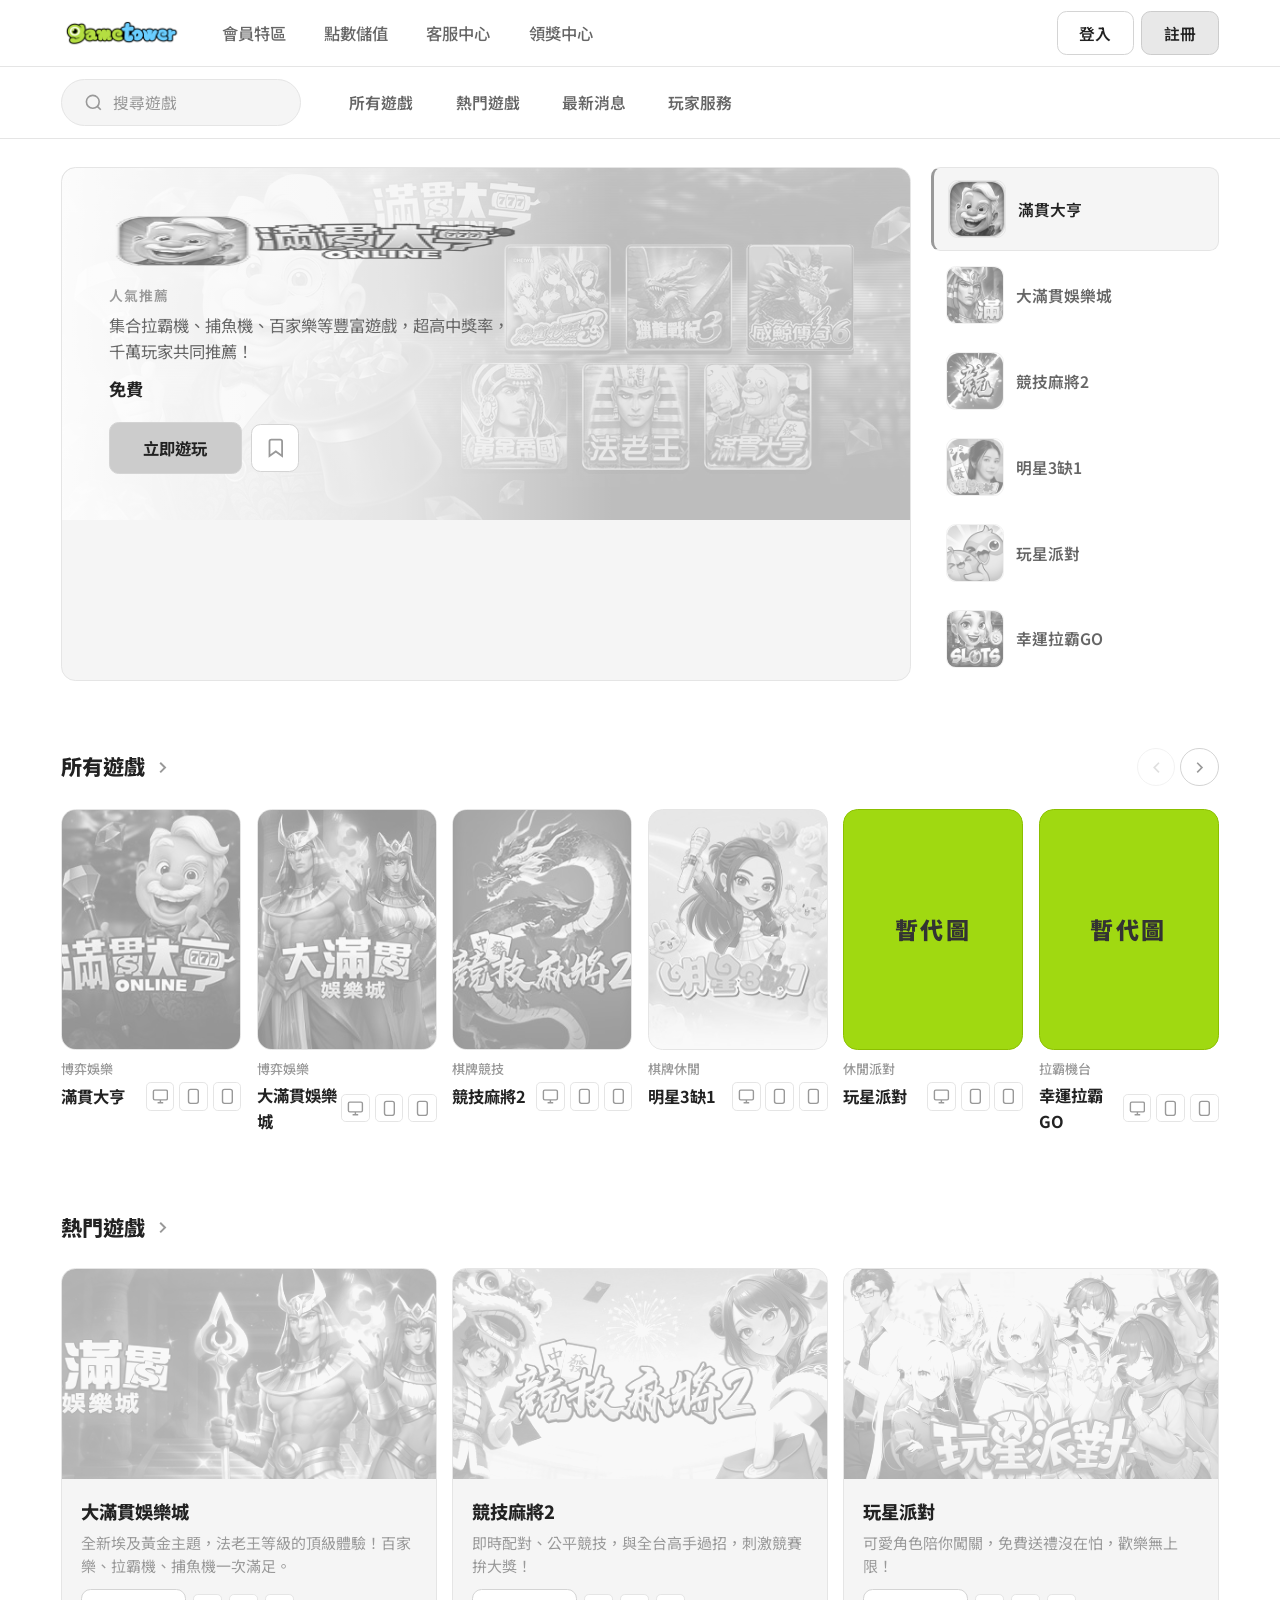
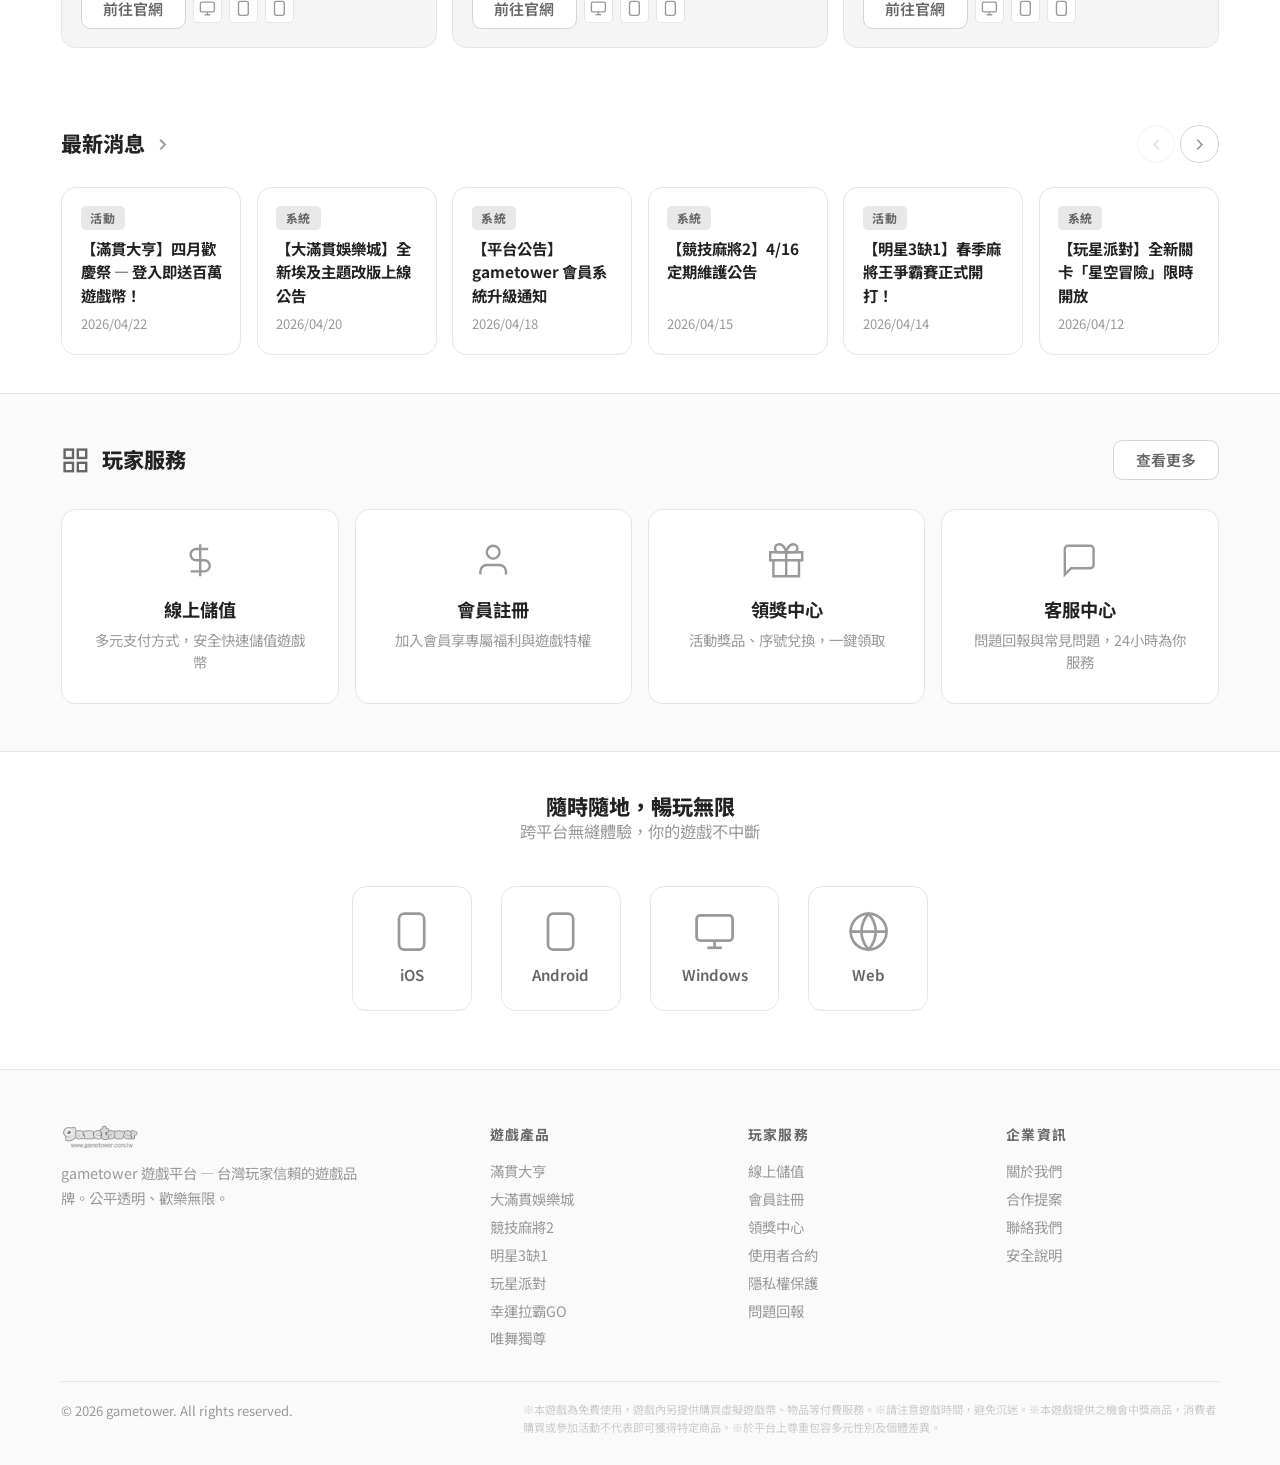
==== commit 1faf2014: "Add files via upload" ====
--- a/index.html
+++ b/index.html
@@ -9,297 +9,132 @@
 <link rel="icon" href="images/logo_g.png">
 </head>
 <body>
-<div class="glow glow-1"></div><div class="glow glow-2"></div><div class="glow glow-3"></div>
-
+<!-- ===== TOP NAV ===== -->
 <nav class="nav" id="nav">
-  <a href="#"><img src="images/GT_logo.png" alt="gametower" class="nav__logo"></a>
-  <div class="nav__center">
-    <a href="#games" class="nav__link">遊戲總覽</a>
-    <a href="#news" class="nav__link">最新消息</a>
-    <a href="#services" class="nav__link">玩家服務</a>
-    <a href="#spotlight" class="nav__link">熱門推薦</a>
+  <div class="nav__left">
+    <a href="#"><img src="images/GT_logo.png" alt="gametower" class="nav__logo"></a>
+    <a href="javascript:void(0)" class="nav__link">會員特區</a>
+    <a href="javascript:void(0)" class="nav__link">點數儲值</a>
+    <a href="javascript:void(0)" class="nav__link">客服中心</a>
+    <a href="javascript:void(0)" class="nav__link">領獎中心</a>
   </div>
   <div class="nav__right">
     <a href="#" class="nav__btn">登入</a>
-    <a href="#" class="nav__btn nav__btn--primary">免費註冊</a>
+    <a href="#" class="nav__btn nav__btn--primary">註冊</a>
   </div>
-  <button class="nav__menu" id="menuBtn">☰</button>
 </nav>
-
-<section class="hero" id="hero">
-  <div id="heroBg">
-    <div class="hero__bg-slide active"><img src="images/1920x450_TMD.jpg" alt="滿貫大亨"></div>
-    <div class="hero__bg-slide"><img src="images/1920x450_slam888.png" alt="大滿貫娛樂城"></div>
-    <div class="hero__bg-slide"><img src="images/1920x450_cmj2.jpg" alt="競技麻將2"></div>
-    <div class="hero__bg-slide"><img src="images/1920x450_pg.jpg" alt="玩星派對"></div>
-    <div class="hero__bg-slide"><img src="images/1920x450_we5.jpg" alt="唯舞獨尊"></div>
-  </div>
-  <div class="hero__vignette"></div><div class="hero__grad"></div><div class="hero__noise"></div>
-  <div class="particles" id="particles"></div>
-  <div class="hero__content">
-    <div class="hero__eyebrow"><span class="pulse"></span> NOW PLAYING</div>
-    <h1 class="hero__title" id="heroTitle">千萬玩家的<span>遊戲宇宙</span></h1>
-    <p class="hero__sub" id="heroSub">拉霸、魚機、百家樂一應俱全 — 超人氣博弈娛樂遊戲，開啟你的滿貫之旅。</p>
-    <div class="hero__btns">
-      <a href="#games" class="btn-p"><svg class="icon-svg" width="18" height="18" viewBox="0 0 24 24" fill="currentColor"><path d="M8 5v14l11-7z"/></svg> 探索遊戲</a>
-      <a href="#" class="btn-g"><svg class="icon-svg" width="18" height="18" viewBox="0 0 24 24" fill="none" stroke="currentColor" stroke-width="2"><path d="M12 2v20M17 5H9.5a3.5 3.5 0 000 7h5a3.5 3.5 0 010 7H6"/></svg> 立即儲值</a>
+<!-- ===== SUB NAV ===== -->
+<div class="subnav">
+  <div class="subnav__inner">
+    <div class="subnav__search">
+      <svg width="16" height="16" viewBox="0 0 24 24" fill="none" stroke="currentColor" stroke-width="2"><circle cx="11" cy="11" r="8"/><path d="M21 21l-4.35-4.35"/></svg>
+      <span>搜尋遊戲</span>
+    </div>
+    <div class="subnav__tabs">
+      <a href="#sec-all-games" class="subnav__tab">所有遊戲</a>
+      <a href="#sec-hot-games" class="subnav__tab">熱門遊戲</a>
+      <a href="#sec-news" class="subnav__tab">最新消息</a>
+      <a href="#sec-services" class="subnav__tab">玩家服務</a>
     </div>
   </div>
-  <div class="hero__counter" id="heroCounter">01 / 05</div>
-  <div class="hero__nav" id="heroNav">
-    <button class="hero__pip active" data-i="0"></button>
-    <button class="hero__pip" data-i="1"></button>
-    <button class="hero__pip" data-i="2"></button>
-    <button class="hero__pip" data-i="3"></button>
-    <button class="hero__pip" data-i="4"></button>
+</div>
+<!-- ===== HERO ===== -->
+<section class="hero-spot"><div class="hero-spot__main">
+  <div class="hero-spot__banner" id="heroBanner">
+    <div class="hero-slide active" data-index="0"><div class="hero-slide__bg"><img src="images/1920x450_TMD.jpg" alt=""></div><div class="hero-slide__overlay"></div><div class="hero-slide__content"><img src="images/230x80_TMD.png" alt="" class="hero-slide__logo"><div class="hero-slide__label">人氣推薦</div><p class="hero-slide__desc">集合拉霸機、捕魚機、百家樂等豐富遊戲，超高中獎率，千萬玩家共同推薦！</p><div class="hero-slide__price">免費</div><div class="hero-slide__actions"><a href="#" class="btn-primary">立即遊玩</a><button class="btn-icon" title="加入最愛"><svg width="18" height="18" viewBox="0 0 24 24" fill="none" stroke="currentColor" stroke-width="2"><path d="M19 21l-7-5-7 5V5a2 2 0 012-2h10a2 2 0 012 2z"/></svg></button></div></div></div>
+    <div class="hero-slide" data-index="1"><div class="hero-slide__bg"><img src="images/1920x450_slam888.png" alt=""></div><div class="hero-slide__overlay"></div><div class="hero-slide__content"><img src="images/230x80_slam888.png" alt="" class="hero-slide__logo"><div class="hero-slide__label">全新上線</div><p class="hero-slide__desc">埃及黃金主題娛樂城，法老王等級的頂級體驗！</p><div class="hero-slide__price">免費</div><div class="hero-slide__actions"><a href="#" class="btn-primary">立即遊玩</a><button class="btn-icon" title="加入最愛"><svg width="18" height="18" viewBox="0 0 24 24" fill="none" stroke="currentColor" stroke-width="2"><path d="M19 21l-7-5-7 5V5a2 2 0 012-2h10a2 2 0 012 2z"/></svg></button></div></div></div>
+    <div class="hero-slide" data-index="2"><div class="hero-slide__bg"><img src="images/1920x450_cmj2.jpg" alt=""></div><div class="hero-slide__overlay"></div><div class="hero-slide__content"><img src="images/230x80_cmj2.png" alt="" class="hero-slide__logo"><div class="hero-slide__label">經典必玩</div><p class="hero-slide__desc">即時配對、公平競技 — 與全台高手過招，贏取豐厚大獎。</p><div class="hero-slide__price">免費</div><div class="hero-slide__actions"><a href="#" class="btn-primary">立即遊玩</a><button class="btn-icon" title="加入最愛"><svg width="18" height="18" viewBox="0 0 24 24" fill="none" stroke="currentColor" stroke-width="2"><path d="M19 21l-7-5-7 5V5a2 2 0 012-2h10a2 2 0 012 2z"/></svg></button></div></div></div>
+  </div>
+  <aside class="hero-spot__sidebar">
+    <a href="#" class="sidebar-item active" data-slide="0"><img src="images/pic_TMD.png" alt="" class="sidebar-item__img"><span class="sidebar-item__name">滿貫大亨</span></a>
+    <a href="#" class="sidebar-item" data-slide="1"><img src="images/pic_slam888.png" alt="" class="sidebar-item__img"><span class="sidebar-item__name">大滿貫娛樂城</span></a>
+    <a href="#" class="sidebar-item" data-slide="2"><img src="images/pic_cmj2.png" alt="" class="sidebar-item__img"><span class="sidebar-item__name">競技麻將2</span></a>
+    <a href="#" class="sidebar-item" data-slide="3"><img src="images/pic_iStar31.png" alt="" class="sidebar-item__img"><span class="sidebar-item__name">明星3缺1</span></a>
+    <a href="#" class="sidebar-item" data-slide="4"><img src="images/pic_pg.png" alt="" class="sidebar-item__img"><span class="sidebar-item__name">玩星派對</span></a>
+    <a href="#" class="sidebar-item" data-slide="5"><img src="images/pic_slottrip777.png" alt="" class="sidebar-item__img"><span class="sidebar-item__name">幸運拉霸GO</span></a>
+  </aside>
+</div></section>
+<!-- ===== 所有遊戲 ===== -->
+<section class="row-section" id="sec-all-games">
+  <div class="row-section__head"><h2 class="row-section__title">所有遊戲 <svg width="16" height="16" viewBox="0 0 24 24" fill="none" stroke="currentColor" stroke-width="2.5"><path d="M9 18l6-6-6-6"/></svg></h2><div class="row-section__arrows"><button class="arrow-btn" disabled><svg width="16" height="16" viewBox="0 0 24 24" fill="none" stroke="currentColor" stroke-width="2"><path d="M15 18l-6-6 6-6"/></svg></button><button class="arrow-btn"><svg width="16" height="16" viewBox="0 0 24 24" fill="none" stroke="currentColor" stroke-width="2"><path d="M9 18l6-6-6-6"/></svg></button></div></div>
+  <div class="game-row">
+    <a href="#" class="game-card"><div class="game-card__img"><img src="images/hotGame_TMD.jpg" alt="滿貫大亨"><div class="game-card__qr">QR Code</div></div><div class="game-card__type">博弈娛樂</div><div class="game-card__bottom"><span class="game-card__name">滿貫大亨</span><div class="game-card__platforms"><span class="plat-btn" title="電腦"><svg width="14" height="14" viewBox="0 0 24 24" fill="none" stroke="currentColor" stroke-width="2"><rect x="2" y="3" width="20" height="14" rx="2"/><line x1="8" y1="21" x2="16" y2="21"/><line x1="12" y1="17" x2="12" y2="21"/></svg></span><span class="plat-btn" title="iOS"><svg width="14" height="14" viewBox="0 0 24 24" fill="none" stroke="currentColor" stroke-width="2"><rect x="5" y="2" width="14" height="20" rx="3"/><line x1="12" y1="18" x2="12" y2="18.01"/></svg></span><span class="plat-btn" title="安卓"><svg width="14" height="14" viewBox="0 0 24 24" fill="none" stroke="currentColor" stroke-width="2"><rect x="5" y="2" width="14" height="20" rx="3"/><line x1="12" y1="18" x2="12" y2="18.01"/></svg></span></div></div></a>
+    <a href="#" class="game-card"><div class="game-card__img"><img src="images/hotGame_slam888.jpg" alt="大滿貫娛樂城"><div class="game-card__qr">QR Code</div></div><div class="game-card__type">博弈娛樂</div><div class="game-card__bottom"><span class="game-card__name">大滿貫娛樂城</span><div class="game-card__platforms"><span class="plat-btn" title="電腦"><svg width="14" height="14" viewBox="0 0 24 24" fill="none" stroke="currentColor" stroke-width="2"><rect x="2" y="3" width="20" height="14" rx="2"/><line x1="8" y1="21" x2="16" y2="21"/><line x1="12" y1="17" x2="12" y2="21"/></svg></span><span class="plat-btn" title="iOS"><svg width="14" height="14" viewBox="0 0 24 24" fill="none" stroke="currentColor" stroke-width="2"><rect x="5" y="2" width="14" height="20" rx="3"/><line x1="12" y1="18" x2="12" y2="18.01"/></svg></span><span class="plat-btn" title="安卓"><svg width="14" height="14" viewBox="0 0 24 24" fill="none" stroke="currentColor" stroke-width="2"><rect x="5" y="2" width="14" height="20" rx="3"/><line x1="12" y1="18" x2="12" y2="18.01"/></svg></span></div></div></a>
+    <a href="#" class="game-card"><div class="game-card__img"><img src="images/hotGame_CMJ2.jpg" alt="競技麻將2"><div class="game-card__qr">QR Code</div></div><div class="game-card__type">棋牌競技</div><div class="game-card__bottom"><span class="game-card__name">競技麻將2</span><div class="game-card__platforms"><span class="plat-btn" title="電腦"><svg width="14" height="14" viewBox="0 0 24 24" fill="none" stroke="currentColor" stroke-width="2"><rect x="2" y="3" width="20" height="14" rx="2"/><line x1="8" y1="21" x2="16" y2="21"/><line x1="12" y1="17" x2="12" y2="21"/></svg></span><span class="plat-btn" title="iOS"><svg width="14" height="14" viewBox="0 0 24 24" fill="none" stroke="currentColor" stroke-width="2"><rect x="5" y="2" width="14" height="20" rx="3"/><line x1="12" y1="18" x2="12" y2="18.01"/></svg></span><span class="plat-btn" title="安卓"><svg width="14" height="14" viewBox="0 0 24 24" fill="none" stroke="currentColor" stroke-width="2"><rect x="5" y="2" width="14" height="20" rx="3"/><line x1="12" y1="18" x2="12" y2="18.01"/></svg></span></div></div></a>
+    <a href="#" class="game-card"><div class="game-card__img"><img src="images/hotGame_Star31.jpg" alt="明星3缺1"><div class="game-card__qr">QR Code</div></div><div class="game-card__type">棋牌休閒</div><div class="game-card__bottom"><span class="game-card__name">明星3缺1</span><div class="game-card__platforms"><span class="plat-btn" title="電腦"><svg width="14" height="14" viewBox="0 0 24 24" fill="none" stroke="currentColor" stroke-width="2"><rect x="2" y="3" width="20" height="14" rx="2"/><line x1="8" y1="21" x2="16" y2="21"/><line x1="12" y1="17" x2="12" y2="21"/></svg></span><span class="plat-btn" title="iOS"><svg width="14" height="14" viewBox="0 0 24 24" fill="none" stroke="currentColor" stroke-width="2"><rect x="5" y="2" width="14" height="20" rx="3"/><line x1="12" y1="18" x2="12" y2="18.01"/></svg></span><span class="plat-btn" title="安卓"><svg width="14" height="14" viewBox="0 0 24 24" fill="none" stroke="currentColor" stroke-width="2"><rect x="5" y="2" width="14" height="20" rx="3"/><line x1="12" y1="18" x2="12" y2="18.01"/></svg></span></div></div></a>
+    <a href="#" class="game-card"><div class="game-card__img game-card__img--placeholder"><span>暫代圖</span><div class="game-card__qr">QR Code</div></div><div class="game-card__type">休閒派對</div><div class="game-card__bottom"><span class="game-card__name">玩星派對</span><div class="game-card__platforms"><span class="plat-btn" title="電腦"><svg width="14" height="14" viewBox="0 0 24 24" fill="none" stroke="currentColor" stroke-width="2"><rect x="2" y="3" width="20" height="14" rx="2"/><line x1="8" y1="21" x2="16" y2="21"/><line x1="12" y1="17" x2="12" y2="21"/></svg></span><span class="plat-btn" title="iOS"><svg width="14" height="14" viewBox="0 0 24 24" fill="none" stroke="currentColor" stroke-width="2"><rect x="5" y="2" width="14" height="20" rx="3"/><line x1="12" y1="18" x2="12" y2="18.01"/></svg></span><span class="plat-btn" title="安卓"><svg width="14" height="14" viewBox="0 0 24 24" fill="none" stroke="currentColor" stroke-width="2"><rect x="5" y="2" width="14" height="20" rx="3"/><line x1="12" y1="18" x2="12" y2="18.01"/></svg></span></div></div></a>
+    <a href="#" class="game-card"><div class="game-card__img game-card__img--placeholder"><span>暫代圖</span><div class="game-card__qr">QR Code</div></div><div class="game-card__type">拉霸機台</div><div class="game-card__bottom"><span class="game-card__name">幸運拉霸GO</span><div class="game-card__platforms"><span class="plat-btn" title="電腦"><svg width="14" height="14" viewBox="0 0 24 24" fill="none" stroke="currentColor" stroke-width="2"><rect x="2" y="3" width="20" height="14" rx="2"/><line x1="8" y1="21" x2="16" y2="21"/><line x1="12" y1="17" x2="12" y2="21"/></svg></span><span class="plat-btn" title="iOS"><svg width="14" height="14" viewBox="0 0 24 24" fill="none" stroke="currentColor" stroke-width="2"><rect x="5" y="2" width="14" height="20" rx="3"/><line x1="12" y1="18" x2="12" y2="18.01"/></svg></span><span class="plat-btn" title="安卓"><svg width="14" height="14" viewBox="0 0 24 24" fill="none" stroke="currentColor" stroke-width="2"><rect x="5" y="2" width="14" height="20" rx="3"/><line x1="12" y1="18" x2="12" y2="18.01"/></svg></span></div></div></a>
   </div>
 </section>
-
-<div class="hero-bridge"></div>
-
-<!-- 玩家服務 -->
-<section class="sec" id="services">
-  <div class="sec__head">
-    <div><div class="sec__label">Player Services</div><h2 class="sec__title">玩家服務中心</h2><p class="sec__desc">一站式滿足所有遊戲需求，讓你的遊戲體驗更順暢</p></div>
-  </div>
-  <div class="services">
-    <a href="https://www.gametower.com.tw/Services/Billing/index.aspx" class="svc svc--topup reveal" target="_blank">
-      <span class="svc__icon"><div class="svc__icon-wrap"><svg class="icon-svg" width="32" height="32" viewBox="0 0 24 24" fill="none" stroke="#d97706" stroke-width="2"><path d="M12 2v20M17 5H9.5a3.5 3.5 0 000 7h5a3.5 3.5 0 010 7H6"/></svg></div></span><div class="svc__name">線上儲值</div><div class="svc__desc">多元支付方式，安全快速儲值遊戲幣</div><div class="svc__arrow"><svg width="16" height="16" viewBox="0 0 24 24" fill="none" stroke="currentColor" stroke-width="2.5"><path d="M5 12h14M12 5l7 7-7 7"/></svg></div>
-    </a>
-    <a href="https://www.gametower.com.tw/Services/Customer/Guide/member/index.aspx" class="svc svc--register reveal reveal-d1" target="_blank">
-      <span class="svc__icon"><div class="svc__icon-wrap"><svg class="icon-svg" width="32" height="32" viewBox="0 0 24 24" fill="none" stroke="#3EA843" stroke-width="2"><path d="M20 21v-2a4 4 0 00-4-4H8a4 4 0 00-4 4v2"/><circle cx="12" cy="7" r="4"/></svg></div></span><div class="svc__name">會員註冊</div><div class="svc__desc">加入會員享專屬福利與遊戲特權</div><div class="svc__arrow"><svg width="16" height="16" viewBox="0 0 24 24" fill="none" stroke="currentColor" stroke-width="2.5"><path d="M5 12h14M12 5l7 7-7 7"/></svg></div>
-    </a>
-    <a href="https://www.gametower.com.tw/Services/Customer/Prize/index.aspx" class="svc svc--reward reveal reveal-d2" target="_blank">
-      <span class="svc__icon"><div class="svc__icon-wrap"><svg class="icon-svg" width="32" height="32" viewBox="0 0 24 24" fill="none" stroke="#7c3aed" stroke-width="2"><path d="M20 12v10H4V12"/><path d="M2 7h20v5H2z"/><path d="M12 22V7"/><path d="M12 7H7.5a2.5 2.5 0 110-5C11 2 12 7 12 7z"/><path d="M12 7h4.5a2.5 2.5 0 000-5C13 2 12 7 12 7z"/></svg></div></span><div class="svc__name">領獎中心</div><div class="svc__desc">活動獎品、序號兌換，一鍵領取</div><div class="svc__arrow"><svg width="16" height="16" viewBox="0 0 24 24" fill="none" stroke="currentColor" stroke-width="2.5"><path d="M5 12h14M12 5l7 7-7 7"/></svg></div>
-    </a>
-    <a href="https://www.gametower.com.tw/Services/Customer/BugReport/index.aspx" class="svc svc--support reveal reveal-d3" target="_blank">
-      <span class="svc__icon"><div class="svc__icon-wrap"><svg class="icon-svg" width="32" height="32" viewBox="0 0 24 24" fill="none" stroke="#0ea5e9" stroke-width="2"><path d="M21 15a2 2 0 01-2 2H7l-4 4V5a2 2 0 012-2h14a2 2 0 012 2z"/></svg></div></span><div class="svc__name">客服中心</div><div class="svc__desc">問題回報與常見問題，24小時為你服務</div><div class="svc__arrow"><svg width="16" height="16" viewBox="0 0 24 24" fill="none" stroke="currentColor" stroke-width="2.5"><path d="M5 12h14M12 5l7 7-7 7"/></svg></div>
-    </a>
+<!-- ===== 熱門遊戲 ===== -->
+<section class="row-section" id="sec-hot-games">
+  <div class="row-section__head"><h2 class="row-section__title">熱門遊戲 <svg width="16" height="16" viewBox="0 0 24 24" fill="none" stroke="currentColor" stroke-width="2.5"><path d="M9 18l6-6-6-6"/></svg></h2></div>
+  <div class="feature-row">
+    <a href="#" class="feature-card"><div class="feature-card__img"><img src="images/1920x450_slam888.png" alt="大滿貫娛樂城"><div class="game-card__qr">QR Code</div></div><div class="feature-card__body"><div class="feature-card__title">大滿貫娛樂城</div><p class="feature-card__desc">全新埃及黃金主題，法老王等級的頂級體驗！百家樂、拉霸機、捕魚機一次滿足。</p><div class="feature-card__actions"><span class="feature-card__cta">前往官網</span><span class="plat-btn" title="電腦"><svg width="14" height="14" viewBox="0 0 24 24" fill="none" stroke="currentColor" stroke-width="2"><rect x="2" y="3" width="20" height="14" rx="2"/><line x1="8" y1="21" x2="16" y2="21"/><line x1="12" y1="17" x2="12" y2="21"/></svg></span><span class="plat-btn" title="iOS"><svg width="14" height="14" viewBox="0 0 24 24" fill="none" stroke="currentColor" stroke-width="2"><rect x="5" y="2" width="14" height="20" rx="3"/><line x1="12" y1="18" x2="12" y2="18.01"/></svg></span><span class="plat-btn" title="安卓"><svg width="14" height="14" viewBox="0 0 24 24" fill="none" stroke="currentColor" stroke-width="2"><rect x="5" y="2" width="14" height="20" rx="3"/><line x1="12" y1="18" x2="12" y2="18.01"/></svg></span></div></div></a>
+    <a href="#" class="feature-card"><div class="feature-card__img"><img src="images/1920x450_cmj2.jpg" alt="競技麻將2"><div class="game-card__qr">QR Code</div></div><div class="feature-card__body"><div class="feature-card__title">競技麻將2</div><p class="feature-card__desc">即時配對、公平競技，與全台高手過招，刺激競賽拚大獎！</p><div class="feature-card__actions"><span class="feature-card__cta">前往官網</span><span class="plat-btn" title="電腦"><svg width="14" height="14" viewBox="0 0 24 24" fill="none" stroke="currentColor" stroke-width="2"><rect x="2" y="3" width="20" height="14" rx="2"/><line x1="8" y1="21" x2="16" y2="21"/><line x1="12" y1="17" x2="12" y2="21"/></svg></span><span class="plat-btn" title="iOS"><svg width="14" height="14" viewBox="0 0 24 24" fill="none" stroke="currentColor" stroke-width="2"><rect x="5" y="2" width="14" height="20" rx="3"/><line x1="12" y1="18" x2="12" y2="18.01"/></svg></span><span class="plat-btn" title="安卓"><svg width="14" height="14" viewBox="0 0 24 24" fill="none" stroke="currentColor" stroke-width="2"><rect x="5" y="2" width="14" height="20" rx="3"/><line x1="12" y1="18" x2="12" y2="18.01"/></svg></span></div></div></a>
+    <a href="#" class="feature-card"><div class="feature-card__img"><img src="images/1920x450_pg.jpg" alt="玩星派對"><div class="game-card__qr">QR Code</div></div><div class="feature-card__body"><div class="feature-card__title">玩星派對</div><p class="feature-card__desc">可愛角色陪你闖關，免費送禮沒在怕，歡樂無上限！</p><div class="feature-card__actions"><span class="feature-card__cta">前往官網</span><span class="plat-btn" title="電腦"><svg width="14" height="14" viewBox="0 0 24 24" fill="none" stroke="currentColor" stroke-width="2"><rect x="2" y="3" width="20" height="14" rx="2"/><line x1="8" y1="21" x2="16" y2="21"/><line x1="12" y1="17" x2="12" y2="21"/></svg></span><span class="plat-btn" title="iOS"><svg width="14" height="14" viewBox="0 0 24 24" fill="none" stroke="currentColor" stroke-width="2"><rect x="5" y="2" width="14" height="20" rx="3"/><line x1="12" y1="18" x2="12" y2="18.01"/></svg></span><span class="plat-btn" title="安卓"><svg width="14" height="14" viewBox="0 0 24 24" fill="none" stroke="currentColor" stroke-width="2"><rect x="5" y="2" width="14" height="20" rx="3"/><line x1="12" y1="18" x2="12" y2="18.01"/></svg></span></div></div></a>
   </div>
 </section>
-
-<!-- 跑馬燈 -->
-<div class="marquee-wrap">
-  <div class="marquee" id="marquee">
-    <a href="#" class="mq-item"><img src="images/pic_TMD.png" class="mq-icon" alt=""><div><div class="mq-text">滿貫大亨</div><div class="mq-sub">拉霸·魚機·百家樂</div></div></a>
-    <a href="#" class="mq-item"><img src="images/pic_slam888.png" class="mq-icon" alt=""><div><div class="mq-text">大滿貫娛樂城</div><div class="mq-sub">全新埃及風娛樂城</div></div></a>
-    <a href="#" class="mq-item"><img src="images/pic_cmj2.png" class="mq-icon" alt=""><div><div class="mq-text">競技麻將2</div><div class="mq-sub">刺激競賽拚大獎</div></div></a>
-    <a href="#" class="mq-item"><img src="images/pic_iStar31.png" class="mq-icon" alt=""><div><div class="mq-text">明星3缺1</div><div class="mq-sub">眾多巨星陪你打牌</div></div></a>
-    <a href="#" class="mq-item"><img src="images/pic_pg.png" class="mq-icon" alt=""><div><div class="mq-text">玩星派對</div><div class="mq-sub">免費送禮沒在怕</div></div></a>
-    <a href="#" class="mq-item"><img src="images/pic_slottrip777.png" class="mq-icon" alt=""><div><div class="mq-text">幸運拉霸GO</div><div class="mq-sub">經典拉霸機台</div></div></a>
-    <a href="#" class="mq-item"><img src="images/pic_TMD.png" class="mq-icon" alt=""><div><div class="mq-text">滿貫大亨</div><div class="mq-sub">拉霸·魚機·百家樂</div></div></a>
-    <a href="#" class="mq-item"><img src="images/pic_slam888.png" class="mq-icon" alt=""><div><div class="mq-text">大滿貫娛樂城</div><div class="mq-sub">全新埃及風娛樂城</div></div></a>
-    <a href="#" class="mq-item"><img src="images/pic_cmj2.png" class="mq-icon" alt=""><div><div class="mq-text">競技麻將2</div><div class="mq-sub">刺激競賽拚大獎</div></div></a>
-    <a href="#" class="mq-item"><img src="images/pic_iStar31.png" class="mq-icon" alt=""><div><div class="mq-text">明星3缺1</div><div class="mq-sub">眾多巨星陪你打牌</div></div></a>
-    <a href="#" class="mq-item"><img src="images/pic_pg.png" class="mq-icon" alt=""><div><div class="mq-text">玩星派對</div><div class="mq-sub">免費送禮沒在怕</div></div></a>
-    <a href="#" class="mq-item"><img src="images/pic_slottrip777.png" class="mq-icon" alt=""><div><div class="mq-text">幸運拉霸GO</div><div class="mq-sub">經典拉霸機台</div></div></a>
-  </div>
-</div>
-
-<!-- 遊戲總覽 Bento -->
-<section class="sec" id="games">
-  <div class="sec__head">
-    <div><div class="sec__label">Game Universe</div><h2 class="sec__title">探索遊戲宇宙</h2><p class="sec__desc">從經典麻將到豪華娛樂城，找到屬於你的那款遊戲</p></div>
-    <a href="#" class="sec__more">全部遊戲 →</a>
-  </div>
-  <div class="bento">
-    <div class="b-item b-hero reveal">
-      <div class="b-img"><img src="images/1920x450_TMD.jpg" alt="滿貫大亨"></div><div class="b-ov"></div>
-      <div class="b-info"><span class="b-tag b-tag--hot">人氣 TOP 1</span><img src="images/230x80_TMD.png" alt="" class="b-logo"><p class="b-desc">集合拉霸機、捕魚機、百家樂等豐富遊戲，超高中獎率，千萬玩家共同推薦！</p><div class="b-meta"><span>4.8</span><span>500萬+</span><span>博弈娛樂</span></div><div class="b-ctas"><a href="#" class="b-cta">前往官網 →</a><a href="#" class="b-cta b-cta--dl"><svg viewBox="0 0 24 24" fill="none" stroke="currentColor" stroke-width="2"><path d="M17 2H7a2 2 0 00-2 2v16a2 2 0 002 2h10a2 2 0 002-2V4a2 2 0 00-2-2z"/><path d="M12 18h.01"/></svg>iOS</a><a href="#" class="b-cta b-cta--dl"><svg viewBox="0 0 24 24" fill="none" stroke="currentColor" stroke-width="2"><path d="M5 16V8l7-5 7 5v8l-7 5-7-5z"/></svg>Android</a></div></div>
-      <div class="b-play">▶</div>
-    </div>
-    <div class="b-item b-tall reveal reveal-d1">
-      <div class="b-img"><img src="images/1920x450_slam888.png" alt="大滿貫娛樂城"></div><div class="b-ov"></div>
-      <div class="b-info"><span class="b-tag b-tag--new">全新上線</span><img src="images/230x80_slam888.png" alt="" class="b-logo"><p class="b-desc">埃及黃金主題娛樂城，法老王等級的頂級體驗！</p><div class="b-meta"><span>4.9</span><span>200萬+</span></div><div class="b-ctas"><a href="#" class="b-cta">前往官網 →</a><a href="#" class="b-cta b-cta--dl"><svg viewBox="0 0 24 24" fill="none" stroke="currentColor" stroke-width="2"><path d="M17 2H7a2 2 0 00-2 2v16a2 2 0 002 2h10a2 2 0 002-2V4a2 2 0 00-2-2z"/><path d="M12 18h.01"/></svg>iOS</a><a href="#" class="b-cta b-cta--dl"><svg viewBox="0 0 24 24" fill="none" stroke="currentColor" stroke-width="2"><path d="M5 16V8l7-5 7 5v8l-7 5-7-5z"/></svg>Android</a></div></div>
-      <div class="b-play">▶</div>
-    </div>
-    <div class="b-item b-wide reveal reveal-d2">
-      <div class="b-img"><img src="images/1920x450_cmj2.jpg" alt="競技麻將2"></div><div class="b-ov"></div>
-      <div class="b-info"><span class="b-tag b-tag--classic">經典必玩</span><img src="images/230x80_cmj2.png" alt="" class="b-logo"><div class="b-meta"><span>4.7</span><span>300萬+</span></div><div class="b-ctas"><a href="#" class="b-cta">前往官網 →</a><a href="#" class="b-cta b-cta--dl"><svg viewBox="0 0 24 24" fill="none" stroke="currentColor" stroke-width="2"><path d="M17 2H7a2 2 0 00-2 2v16a2 2 0 002 2h10a2 2 0 002-2V4a2 2 0 00-2-2z"/><path d="M12 18h.01"/></svg>iOS</a><a href="#" class="b-cta b-cta--dl"><svg viewBox="0 0 24 24" fill="none" stroke="currentColor" stroke-width="2"><path d="M5 16V8l7-5 7 5v8l-7 5-7-5z"/></svg>Android</a></div></div>
-      <div class="b-play">▶</div>
-    </div>
-    <div class="b-item b-wide reveal reveal-d3">
-      <div class="b-img"><img src="images/375x140.jpg" alt="明星3缺1"></div><div class="b-ov"></div>
-      <div class="b-info"><span class="b-tag b-tag--pop">經典不敗</span><img src="images/230x80_star31.png" alt="" class="b-logo"><div class="b-meta"><span>4.6</span><span>800萬+</span></div><div class="b-ctas"><a href="#" class="b-cta">前往官網 →</a><a href="#" class="b-cta b-cta--dl"><svg viewBox="0 0 24 24" fill="none" stroke="currentColor" stroke-width="2"><path d="M17 2H7a2 2 0 00-2 2v16a2 2 0 002 2h10a2 2 0 002-2V4a2 2 0 00-2-2z"/><path d="M12 18h.01"/></svg>iOS</a><a href="#" class="b-cta b-cta--dl"><svg viewBox="0 0 24 24" fill="none" stroke="currentColor" stroke-width="2"><path d="M5 16V8l7-5 7 5v8l-7 5-7-5z"/></svg>Android</a></div></div>
-      <div class="b-play">▶</div>
-    </div>
-    <div class="b-item b-wide reveal reveal-d4">
-      <div class="b-img"><img src="images/1920x450_pg.jpg" alt="玩星派對"></div><div class="b-ov"></div>
-      <div class="b-info"><span class="b-tag b-tag--new">歡樂推薦</span><img src="images/230x80_pg.png" alt="" class="b-logo"><div class="b-meta"><span>4.5</span><span>150萬+</span></div><div class="b-ctas"><a href="#" class="b-cta">前往官網 →</a><a href="#" class="b-cta b-cta--dl"><svg viewBox="0 0 24 24" fill="none" stroke="currentColor" stroke-width="2"><path d="M17 2H7a2 2 0 00-2 2v16a2 2 0 002 2h10a2 2 0 002-2V4a2 2 0 00-2-2z"/><path d="M12 18h.01"/></svg>iOS</a><a href="#" class="b-cta b-cta--dl"><svg viewBox="0 0 24 24" fill="none" stroke="currentColor" stroke-width="2"><path d="M5 16V8l7-5 7 5v8l-7 5-7-5z"/></svg>Android</a></div></div>
-      <div class="b-play">▶</div>
-    </div>
-    <div class="b-item b-wide reveal reveal-d2">
-      <div class="b-img"><img src="images/pic_slottrip777.png" alt="幸運拉霸GO" style="object-position:center"></div><div class="b-ov"></div>
-      <div class="b-info"><span class="b-tag b-tag--classic">經典拉霸</span><div class="b-name">幸運拉霸GO</div><div class="b-meta"><span>4.4</span><span>100萬+</span></div><div class="b-ctas"><a href="#" class="b-cta">前往官網 →</a><a href="#" class="b-cta b-cta--dl"><svg viewBox="0 0 24 24" fill="none" stroke="currentColor" stroke-width="2"><path d="M17 2H7a2 2 0 00-2 2v16a2 2 0 002 2h10a2 2 0 002-2V4a2 2 0 00-2-2z"/><path d="M12 18h.01"/></svg>iOS</a><a href="#" class="b-cta b-cta--dl"><svg viewBox="0 0 24 24" fill="none" stroke="currentColor" stroke-width="2"><path d="M5 16V8l7-5 7 5v8l-7 5-7-5z"/></svg>Android</a></div></div>
-      <div class="b-play">▶</div>
-    </div>
-    <div class="b-item b-wide reveal reveal-d3">
-      <div class="b-img"><img src="images/1920x450_we5.jpg" alt="唯舞獨尊"></div><div class="b-ov"></div>
-      <div class="b-info"><span class="b-tag b-tag--pop">音舞經典</span><div class="b-name">唯舞獨尊</div><div class="b-meta"><span>4.3</span><span>200萬+</span></div><div class="b-ctas"><a href="#" class="b-cta">前往官網 →</a><a href="#" class="b-cta b-cta--dl"><svg viewBox="0 0 24 24" fill="none" stroke="currentColor" stroke-width="2"><path d="M17 2H7a2 2 0 00-2 2v16a2 2 0 002 2h10a2 2 0 002-2V4a2 2 0 00-2-2z"/><path d="M12 18h.01"/></svg>iOS</a><a href="#" class="b-cta b-cta--dl"><svg viewBox="0 0 24 24" fill="none" stroke="currentColor" stroke-width="2"><path d="M5 16V8l7-5 7 5v8l-7 5-7-5z"/></svg>Android</a></div></div>
-      <div class="b-play">▶</div>
-    </div>
+<!-- ===== 最新消息 ===== -->
+<section class="row-section" id="sec-news">
+  <div class="row-section__head"><h2 class="row-section__title">最新消息 <svg width="16" height="16" viewBox="0 0 24 24" fill="none" stroke="currentColor" stroke-width="2.5"><path d="M9 18l6-6-6-6"/></svg></h2><div class="row-section__arrows"><button class="arrow-btn" disabled><svg width="16" height="16" viewBox="0 0 24 24" fill="none" stroke="currentColor" stroke-width="2"><path d="M15 18l-6-6 6-6"/></svg></button><button class="arrow-btn"><svg width="16" height="16" viewBox="0 0 24 24" fill="none" stroke="currentColor" stroke-width="2"><path d="M9 18l6-6-6-6"/></svg></button></div></div>
+  <div class="news-row">
+    <a href="#" class="news-card"><div class="news-card__cat news-card__cat--event">活動</div><div class="news-card__title">【滿貫大亨】四月歡慶祭 — 登入即送百萬遊戲幣！</div><div class="news-card__date">2026/04/22</div></a>
+    <a href="#" class="news-card"><div class="news-card__cat news-card__cat--system">系統</div><div class="news-card__title">【大滿貫娛樂城】全新埃及主題改版上線公告</div><div class="news-card__date">2026/04/20</div></a>
+    <a href="#" class="news-card"><div class="news-card__cat news-card__cat--system">系統</div><div class="news-card__title">【平台公告】gametower 會員系統升級通知</div><div class="news-card__date">2026/04/18</div></a>
+    <a href="#" class="news-card"><div class="news-card__cat news-card__cat--system">系統</div><div class="news-card__title">【競技麻將2】4/16 定期維護公告</div><div class="news-card__date">2026/04/15</div></a>
+    <a href="#" class="news-card"><div class="news-card__cat news-card__cat--event">活動</div><div class="news-card__title">【明星3缺1】春季麻將王爭霸賽正式開打！</div><div class="news-card__date">2026/04/14</div></a>
+    <a href="#" class="news-card"><div class="news-card__cat news-card__cat--system">系統</div><div class="news-card__title">【玩星派對】全新關卡「星空冒險」限時開放</div><div class="news-card__date">2026/04/12</div></a>
   </div>
 </section>
-
-<!-- 精選推薦 -->
-<section class="sec" id="spotlight">
-  <div class="sec__head"><div><div class="sec__label">Hot Games</div><h2 class="sec__title">熱門遊戲推薦</h2></div></div>
-  <div class="spotlight reveal">
-    <div class="spotlight__bg"><img src="images/1920x450_slam888.png" alt="大滿貫娛樂城"></div>
-    <div class="spotlight__glass"></div>
-    <div class="spotlight__content">
-      <img src="images/LOGO_滿貫大亨-2.png" alt="滿貫大亨" class="spotlight__logo">
-      <h3 class="spotlight__title">法老王的黃金寶藏<br>等你來征服</h3>
-      <p class="spotlight__desc">全新大滿貫娛樂城隆重登場！集結百家樂、拉霸機、捕魚機等數十款遊戲，黃金帝國主題搭配震撼視覺，打造超越想像的頂級體驗。</p>
-      <a href="#" class="btn-p"><svg class="icon-svg" width="18" height="18" viewBox="0 0 24 24" fill="none" stroke="currentColor" stroke-width="2"><polygon points="13 2 3 14 12 14 11 22 21 10 12 10 13 2"/></svg> 前往遊戲官網</a>
-    </div>
+<!-- ===== 玩家服務 ===== -->
+<section class="service-section" id="sec-services">
+  <div class="service-section__head">
+    <svg width="24" height="24" viewBox="0 0 24 24" fill="none" stroke="currentColor" stroke-width="2"><rect x="3" y="3" width="7" height="7"/><rect x="14" y="3" width="7" height="7"/><rect x="3" y="14" width="7" height="7"/><rect x="14" y="14" width="7" height="7"/></svg>
+    <h2>玩家服務</h2>
+    <a href="#" class="service-section__more">查看更多</a>
+  </div>
+  <div class="service-row">
+    <a href="https://www.gametower.com.tw/Services/Billing/index.aspx" class="service-card" target="_blank"><div class="service-card__icon"><svg width="32" height="32" viewBox="0 0 24 24" fill="none" stroke="currentColor" stroke-width="1.5"><path d="M12 2v20M17 5H9.5a3.5 3.5 0 000 7h5a3.5 3.5 0 010 7H6"/></svg></div><div class="service-card__name">線上儲值</div><div class="service-card__desc">多元支付方式，安全快速儲值遊戲幣</div></a>
+    <a href="https://www.gametower.com.tw/Services/Customer/Guide/member/index.aspx" class="service-card" target="_blank"><div class="service-card__icon"><svg width="32" height="32" viewBox="0 0 24 24" fill="none" stroke="currentColor" stroke-width="1.5"><path d="M20 21v-2a4 4 0 00-4-4H8a4 4 0 00-4 4v2"/><circle cx="12" cy="7" r="4"/></svg></div><div class="service-card__name">會員註冊</div><div class="service-card__desc">加入會員享專屬福利與遊戲特權</div></a>
+    <a href="https://www.gametower.com.tw/Services/Customer/Prize/index.aspx" class="service-card" target="_blank"><div class="service-card__icon"><svg width="32" height="32" viewBox="0 0 24 24" fill="none" stroke="currentColor" stroke-width="1.5"><path d="M20 12v10H4V12"/><path d="M2 7h20v5H2z"/><path d="M12 22V7"/><path d="M12 7H7.5a2.5 2.5 0 110-5C11 2 12 7 12 7z"/><path d="M12 7h4.5a2.5 2.5 0 000-5C13 2 12 7 12 7z"/></svg></div><div class="service-card__name">領獎中心</div><div class="service-card__desc">活動獎品、序號兌換，一鍵領取</div></a>
+    <a href="https://www.gametower.com.tw/Services/Customer/BugReport/index.aspx" class="service-card" target="_blank"><div class="service-card__icon"><svg width="32" height="32" viewBox="0 0 24 24" fill="none" stroke="currentColor" stroke-width="1.5"><path d="M21 15a2 2 0 01-2 2H7l-4 4V5a2 2 0 012-2h14a2 2 0 012 2z"/></svg></div><div class="service-card__name">客服中心</div><div class="service-card__desc">問題回報與常見問題，24小時為你服務</div></a>
   </div>
 </section>
-
-<!-- 最新消息 -->
-<section class="sec" id="news">
-  <div class="sec__head">
-    <div><div class="sec__label">Latest News</div><h2 class="sec__title">最新消息</h2><p class="sec__desc">掌握平台與各遊戲的最新動態、活動與公告</p></div>
-    <a href="#" class="sec__more">所有公告 →</a>
-  </div>
-  <div class="news-grid">
-    <a href="#" class="news-card reveal">
-      <div class="news__top"><span class="news__cat news__cat--event">活動</span><span class="news__date">2026/04/22</span></div>
-      <div class="news__title">【滿貫大亨】四月歡慶祭 — 登入即送百萬遊戲幣！</div>
-      <div class="news__excerpt">四月限定活動開跑！每日登入即可領取豐厚獎勵，累積登入還有神秘大獎等你拿。</div>
-      <span class="news__link">閱讀更多 →</span>
-    </a>
-    <a href="#" class="news-card reveal reveal-d1">
-      <div class="news__top"><span class="news__cat news__cat--game">遊戲</span><span class="news__date">2026/04/20</span></div>
-      <div class="news__title">【大滿貫娛樂城】全新埃及主題改版上線公告</div>
-      <div class="news__excerpt">大滿貫娛樂城迎來史上最大改版！全新埃及黃金主題、新增多款拉霸機台。</div>
-      <span class="news__link">閱讀更多 →</span>
-    </a>
-    <a href="#" class="news-card reveal reveal-d2">
-      <div class="news__top"><span class="news__cat news__cat--platform">平台</span><span class="news__date">2026/04/18</span></div>
-      <div class="news__title">【平台公告】gametower 會員系統升級通知</div>
-      <div class="news__excerpt">為提供更優質的服務體驗，會員系統將於 4/25 進行升級維護，升級期間部分功能暫停。</div>
-      <span class="news__link">閱讀更多 →</span>
-    </a>
-    <a href="#" class="news-card reveal">
-      <div class="news__top"><span class="news__cat news__cat--maint">維護</span><span class="news__date">2026/04/15</span></div>
-      <div class="news__title">【競技麻將2】4/16 定期維護公告</div>
-      <div class="news__excerpt">競技麻將2 將於 4/16(三) 06:00~08:00 進行伺服器維護，届時將暫停遊戲服務。</div>
-      <span class="news__link">閱讀更多 →</span>
-    </a>
-    <a href="#" class="news-card reveal reveal-d1">
-      <div class="news__top"><span class="news__cat news__cat--event">活動</span><span class="news__date">2026/04/14</span></div>
-      <div class="news__title">【明星3缺1】春季麻將王爭霸賽正式開打！</div>
-      <div class="news__excerpt">全新賽季開跑，角逐麻將王寶座！報名即送豪華禮包，總獎金超過百萬。</div>
-      <span class="news__link">閱讀更多 →</span>
-    </a>
-    <a href="#" class="news-card reveal reveal-d2">
-      <div class="news__top"><span class="news__cat news__cat--game">遊戲</span><span class="news__date">2026/04/12</span></div>
-      <div class="news__title">【玩星派對】全新關卡「星空冒險」限時開放</div>
-      <div class="news__excerpt">可愛角色帶你探索星空世界！限時開放全新關卡，完成挑戰即可獲得稀有道具。</div>
-      <span class="news__link">閱讀更多 →</span>
-    </a>
-    <a href="#" class="news-card reveal">
-      <div class="news__top"><span class="news__cat news__cat--platform">平台</span><span class="news__date">2026/04/10</span></div>
-      <div class="news__title">【公告】新增超商繳費儲值管道通知</div>
-      <div class="news__excerpt">即日起新增全家、萊爾富超商繳費儲值服務，提供玩家更多元的付款選擇。</div>
-      <span class="news__link">閱讀更多 →</span>
-    </a>
-    <a href="#" class="news-card reveal reveal-d1">
-      <div class="news__top"><span class="news__cat news__cat--event">活動</span><span class="news__date">2026/04/08</span></div>
-      <div class="news__title">【滿貫大亨】累儲回饋加碼 — 儲越多送越多！</div>
-      <div class="news__excerpt">四月累儲活動火熱進行中，累計儲值達指定門檻即送限定虛寶與抽獎機會。</div>
-      <span class="news__link">閱讀更多 →</span>
-    </a>
-    <a href="#" class="news-card reveal reveal-d2">
-      <div class="news__top"><span class="news__cat news__cat--maint">維護</span><span class="news__date">2026/04/05</span></div>
-      <div class="news__title">【唯舞獨尊】4/7 版本更新與維護公告</div>
-      <div class="news__excerpt">唯舞獨尊將於 4/7(一) 進行版本更新，新增春季限定服裝與全新舞曲包。</div>
-      <span class="news__link">閱讀更多 →</span>
-    </a>
+<!-- ===== 跨平台 ===== -->
+<section class="row-section" style="text-align:center">
+  <h2 class="row-section__title" style="justify-content:center">隨時隨地，暢玩無限</h2>
+  <p class="row-section__subtitle">跨平台無縫體驗，你的遊戲不中斷</p>
+  <div class="platform-row">
+    <a href="#" class="platform-card"><svg width="36" height="36" viewBox="0 0 24 24" fill="none" stroke="currentColor" stroke-width="1.5"><rect x="5" y="2" width="14" height="20" rx="3"/><line x1="12" y1="18" x2="12" y2="18.01"/></svg><span>iOS</span></a>
+    <a href="#" class="platform-card"><svg width="36" height="36" viewBox="0 0 24 24" fill="none" stroke="currentColor" stroke-width="1.5"><rect x="5" y="2" width="14" height="20" rx="3"/><line x1="12" y1="18" x2="12" y2="18.01"/></svg><span>Android</span></a>
+    <a href="#" class="platform-card"><svg width="36" height="36" viewBox="0 0 24 24" fill="none" stroke="currentColor" stroke-width="1.5"><rect x="2" y="3" width="20" height="14" rx="2"/><line x1="8" y1="21" x2="16" y2="21"/><line x1="12" y1="17" x2="12" y2="21"/></svg><span>Windows</span></a>
+    <a href="#" class="platform-card"><svg width="36" height="36" viewBox="0 0 24 24" fill="none" stroke="currentColor" stroke-width="1.5"><circle cx="12" cy="12" r="10"/><line x1="2" y1="12" x2="22" y2="12"/><path d="M12 2a15.3 15.3 0 014 10 15.3 15.3 0 01-4 10 15.3 15.3 0 01-4-10 15.3 15.3 0 014-10z"/></svg><span>Web</span></a>
   </div>
 </section>
-
-<!-- 數據 -->
-<section class="sec">
-  <div class="stats-row">
-    <div class="stat-card reveal"><div class="stat__num">7+</div><div class="stat__lbl">款精品遊戲</div></div>
-    <div class="stat-card reveal reveal-d1"><div class="stat__num">1,000萬</div><div class="stat__lbl">累計玩家數</div></div>
-    <div class="stat-card reveal reveal-d2"><div class="stat__num">20年</div><div class="stat__lbl">深耕遊戲產業</div></div>
-    <div class="stat-card reveal reveal-d3"><div class="stat__num">24/7</div><div class="stat__lbl">全天候玩家服務</div></div>
-  </div>
-</section>
-
-<!-- 平台 -->
-<section class="sec" style="text-align:center">
-  <div class="sec__label" style="text-align:center">Multi-Platform</div>
-  <h2 class="sec__title" style="margin:0 auto .4rem">隨時隨地，暢玩無限</h2>
-  <p class="sec__desc" style="margin:0 auto 1.5rem;text-align:center">跨平台無縫體驗，你的遊戲不中斷</p>
-  <div class="platforms">
-    <a href="#" class="plat reveal"><div class="plat__icon"><svg class="icon-svg" width="48" height="48" viewBox="0 0 24 24" fill="none" stroke="currentColor" stroke-width="1.5"><rect x="5" y="2" width="14" height="20" rx="3"/><line x1="12" y1="18" x2="12" y2="18.01"/></svg></div><div class="plat__name">iOS</div></a>
-    <a href="#" class="plat reveal reveal-d1"><div class="plat__icon"><svg class="icon-svg" width="48" height="48" viewBox="0 0 24 24" fill="none" stroke="currentColor" stroke-width="1.5"><rect x="5" y="2" width="14" height="20" rx="3"/><line x1="12" y1="18" x2="12" y2="18.01"/></svg></div><div class="plat__name">Android</div></a>
-    <a href="#" class="plat reveal reveal-d2"><div class="plat__icon"><svg class="icon-svg" width="48" height="48" viewBox="0 0 24 24" fill="none" stroke="currentColor" stroke-width="1.5"><rect x="2" y="3" width="20" height="14" rx="2"/><line x1="8" y1="21" x2="16" y2="21"/><line x1="12" y1="17" x2="12" y2="21"/></svg></div><div class="plat__name">Windows</div></a>
-    <a href="#" class="plat reveal reveal-d3"><div class="plat__icon"><svg class="icon-svg" width="48" height="48" viewBox="0 0 24 24" fill="none" stroke="currentColor" stroke-width="1.5"><circle cx="12" cy="12" r="10"/><line x1="2" y1="12" x2="22" y2="12"/><path d="M12 2a15.3 15.3 0 014 10 15.3 15.3 0 01-4 10 15.3 15.3 0 01-4-10 15.3 15.3 0 014-10z"/></svg></div><div class="plat__name">Web</div></a>
-  </div>
-</section>
-
-<!-- CTA -->
-<section class="sec">
-  <div class="cta-banner reveal">
-    <h2>準備好了嗎？加入<span>千萬玩家</span>的行列</h2>
-    <p>免費註冊、豐富獎勵、公平透明 — 你的下一場勝利就在 gametower</p>
-    <div style="display:flex;gap:.8rem;justify-content:center;flex-wrap:wrap;position:relative">
-      <a href="#" class="btn-p"><svg class="icon-svg" width="18" height="18" viewBox="0 0 24 24" fill="none" stroke="currentColor" stroke-width="2"><path d="M20 21v-2a4 4 0 00-4-4H8a4 4 0 00-4 4v2"/><circle cx="12" cy="7" r="4"/></svg> 免費註冊</a>
-      <a href="#" class="btn-g"><svg class="icon-svg" width="18" height="18" viewBox="0 0 24 24" fill="none" stroke="currentColor" stroke-width="2"><path d="M12 2v20M17 5H9.5a3.5 3.5 0 000 7h5a3.5 3.5 0 010 7H6"/></svg> 立即儲值</a>
-    </div>
-  </div>
-</section>
-
+<!-- ===== FOOTER ===== -->
 <footer class="footer">
   <div class="footer__grid">
     <div><img src="images/Footer_GT_logo.png" alt="gametower" class="footer__brand-logo"><p class="footer__brand-desc">gametower 遊戲平台 — 台灣玩家信賴的遊戲品牌。公平透明、歡樂無限。</p></div>
-    <div>
-      <div class="footer__col-title">遊戲產品</div>
-      <a href="#" class="footer__link">滿貫大亨</a><a href="#" class="footer__link">大滿貫娛樂城</a><a href="#" class="footer__link">競技麻將2</a><a href="#" class="footer__link">明星3缺1</a><a href="#" class="footer__link">玩星派對</a><a href="#" class="footer__link">幸運拉霸GO</a><a href="#" class="footer__link">唯舞獨尊</a>
-    </div>
-    <div>
-      <div class="footer__col-title">玩家服務</div>
-      <a href="#" class="footer__link">線上儲值</a><a href="#" class="footer__link">會員註冊</a><a href="#" class="footer__link">領獎中心</a>
-      <a href="https://www.gametower.com.tw/Services/Customer/Guide/member/member_contract.aspx" class="footer__link" target="_blank">使用者合約</a>
-      <a href="https://www.gametower.com.tw/Services/Customer/Guide/member/member_privacy.aspx" class="footer__link" target="_blank">隱私權保護</a>
-      <a href="https://www.gametower.com.tw/Services/Customer/BugReport/index.aspx" class="footer__link" target="_blank">問題回報</a>
-    </div>
-    <div>
-      <div class="footer__col-title">企業資訊</div>
-      <a href="https://www.gametower.com.tw/CROP/about/about_01.aspx" class="footer__link" target="_blank">關於我們</a>
-      <a href="https://www.gametower.com.tw/CROP/cooperation.aspx" class="footer__link" target="_blank">合作提案</a>
-      <a href="https://www.gametower.com.tw/CROP/contact.aspx" class="footer__link" target="_blank">聯絡我們</a>
-      <a href="https://www.gametower.com.tw/Services/Customer/Guide/security/index.aspx" class="footer__link" target="_blank">安全說明</a>
-      <a href="https://www.gametower.com.tw/CROP/Sitemap.aspx" class="footer__link" target="_blank">網站導覽</a>
-    </div>
+    <div><div class="footer__col-title">遊戲產品</div><a href="#" class="footer__link">滿貫大亨</a><a href="#" class="footer__link">大滿貫娛樂城</a><a href="#" class="footer__link">競技麻將2</a><a href="#" class="footer__link">明星3缺1</a><a href="#" class="footer__link">玩星派對</a><a href="#" class="footer__link">幸運拉霸GO</a><a href="#" class="footer__link">唯舞獨尊</a></div>
+    <div><div class="footer__col-title">玩家服務</div><a href="#" class="footer__link">線上儲值</a><a href="#" class="footer__link">會員註冊</a><a href="#" class="footer__link">領獎中心</a><a href="https://www.gametower.com.tw/Services/Customer/Guide/member/member_contract.aspx" class="footer__link" target="_blank">使用者合約</a><a href="https://www.gametower.com.tw/Services/Customer/Guide/member/member_privacy.aspx" class="footer__link" target="_blank">隱私權保護</a><a href="https://www.gametower.com.tw/Services/Customer/BugReport/index.aspx" class="footer__link" target="_blank">問題回報</a></div>
+    <div><div class="footer__col-title">企業資訊</div><a href="https://www.gametower.com.tw/CROP/about/about_01.aspx" class="footer__link" target="_blank">關於我們</a><a href="https://www.gametower.com.tw/CROP/cooperation.aspx" class="footer__link" target="_blank">合作提案</a><a href="https://www.gametower.com.tw/CROP/contact.aspx" class="footer__link" target="_blank">聯絡我們</a><a href="https://www.gametower.com.tw/Services/Customer/Guide/security/index.aspx" class="footer__link" target="_blank">安全說明</a></div>
   </div>
   <div class="footer__bottom">
     <div class="footer__copy">© 2026 gametower. All rights reserved.</div>
     <div class="footer__legal">※本遊戲為免費使用，遊戲內另提供購買虛擬遊戲幣、物品等付費服務。※請注意遊戲時間，避免沉迷。※本遊戲提供之機會中獎商品，消費者購買或參加活動不代表即可獲得特定商品。※於平台上尊重包容多元性別及個體差異。</div>
   </div>
 </footer>
-
 <script>
+const slides=document.querySelectorAll('.hero-slide'),sideItems=document.querySelectorAll('.sidebar-item');
+let cur=0,timer;
+function goSlide(i){slides[cur].classList.remove('active');if(sideItems[cur])sideItems[cur].classList.remove('active');cur=i;slides[cur].classList.add('active');if(sideItems[cur])sideItems[cur].classList.add('active');resetTimer()}
+function nextSlide(){goSlide((cur+1)%slides.length)}
+function resetTimer(){clearInterval(timer);timer=setInterval(nextSlide,6000)}
+sideItems.forEach(s=>{s.addEventListener('click',e=>{e.preventDefault();const i=+s.dataset.slide;if(i<slides.length)goSlide(i)})});
+resetTimer();
 const nav=document.getElementById('nav');
-window.addEventListener('scroll',()=>nav.classList.toggle('solid',scrollY>60));
-const sl=document.querySelectorAll('.hero__bg-slide'),pips=document.querySelectorAll('.hero__pip'),ctr=document.getElementById('heroCounter'),hT=document.getElementById('heroTitle'),hS=document.getElementById('heroSub');
-const D=[{t:'千萬玩家的<span>遊戲宇宙</span>',s:'拉霸、魚機、百家樂一應俱全 — 超人氣博弈娛樂遊戲，開啟你的滿貫之旅。'},{t:'法老王的<span>黃金帝國</span>',s:'全新埃及風格娛樂城，頂級視覺體驗與豐厚獎勵，征服黃金寶藏！'},{t:'指尖上的<span>麻將對決</span>',s:'即時配對、公平競技 — 與全台高手過招，贏取豐厚大獎。'},{t:'歡樂不設限的<span>派對時光</span>',s:'可愛角色陪你闖關，免費送禮沒在怕，歡樂無上限！'},{t:'舞動青春的<span>節拍旋律</span>',s:'經典音樂舞蹈遊戲華麗回歸，與好友一同綻放舞台光芒。'}];
-let c=0,tm;
-function go(i){sl[c].classList.remove('active');pips[c].classList.remove('active');c=i;sl[c].classList.add('active');pips[c].classList.add('active');ctr.textContent=`0${c+1} / 0${sl.length}`;hT.innerHTML=D[c].t;hS.textContent=D[c].s;rs()}
-function nx(){go((c+1)%sl.length)}function rs(){clearInterval(tm);tm=setInterval(nx,6000)}
-pips.forEach(p=>p.addEventListener('click',()=>go(+p.dataset.i)));rs();
-let tx=0;const he=document.getElementById('hero');
-he.addEventListener('touchstart',e=>tx=e.changedTouches[0].screenX);
-he.addEventListener('touchend',e=>{const d=tx-e.changedTouches[0].screenX;if(Math.abs(d)>50)d>0?nx():go((c-1+sl.length)%sl.length)});
-const pc=document.getElementById('particles');
-for(let i=0;i<20;i++){const p=document.createElement('div');p.className='particle';const s=Math.random()*3+2;p.style.cssText=`width:${s}px;height:${s}px;left:${Math.random()*100}%;animation-duration:${Math.random()*8+6}s;animation-delay:${Math.random()*6}s`;pc.appendChild(p)}
-const obs=new IntersectionObserver(e=>{e.forEach(x=>{if(x.isIntersecting){x.target.classList.add('visible');obs.unobserve(x.target)}})},{threshold:.1});
-document.querySelectorAll('.reveal').forEach(r=>obs.observe(r));
+window.addEventListener('scroll',()=>nav.classList.toggle('solid',scrollY>40));
 </script>
 </body>
-</html>
+</html>
--- a/index.css
+++ b/index.css
@@ -1,223 +1,143 @@
 @import url('https://fonts.googleapis.com/css2?family=Noto+Sans+TC:wght@300;400;500;700;900&display=swap');
-:root{--bg:#FAFAF7;--bg2:#F0F0ED;--glass:rgba(255,255,255,0.7);--glass-b:rgba(255,255,255,0.85);--glass-h:rgba(255,255,255,0.95);--border:rgba(0,0,0,0.07);--border-h:rgba(76,175,80,0.35);--t1:#1A1A2E;--t2:rgba(26,26,46,0.55);--t3:rgba(26,26,46,0.38);--green:#3EA843;--cyan:#0d9488;--purple:#7c3aed;--gold:#d97706;--pink:#db2777;--red:#dc2626;--grad:linear-gradient(135deg,#3EA843,#0d9488);--r:20px;--fast:.2s cubic-bezier(.4,0,.2,1);--smooth:.45s cubic-bezier(.4,0,.2,1);--spring:.55s cubic-bezier(.34,1.56,.64,1)}
+:root{--bg:#fff;--bg2:#fafafa;--border:#d4d4d4;--border-l:#e5e5e5;--gray-1:#f5f5f5;--gray-2:#e8e8e8;--gray-3:#ccc;--gray-4:#999;--gray-5:#666;--gray-6:#444;--text:#222;--r:8px;--r-lg:12px;--pad:clamp(1.2rem,4vw,4rem)}
 *,*::before,*::after{margin:0;padding:0;box-sizing:border-box}
-html{scroll-behavior:smooth;font-size:130%}
-body{font-family:'Noto Sans TC',system-ui,sans-serif;background:var(--bg);color:var(--t1);overflow-x:hidden;line-height:1.6}
-::-webkit-scrollbar{width:5px}::-webkit-scrollbar-track{background:var(--bg)}::-webkit-scrollbar-thumb{background:rgba(62,168,67,.35);border-radius:3px}
+html{scroll-behavior:smooth;font-size:100%;zoom:1.2;scroll-padding-top:120px}
+body{font-family:'Noto Sans TC',system-ui,sans-serif;background:var(--bg);color:var(--text);overflow-x:hidden;line-height:1.6}
 a{text-decoration:none;color:inherit}button{font-family:inherit;cursor:pointer}img{display:block;max-width:100%}
 
-/* NAV */
-.nav{position:fixed;top:0;left:0;right:0;z-index:999;height:72px;display:flex;align-items:center;justify-content:space-between;padding:0 clamp(1.5rem,5vw,4rem);transition:var(--smooth);background:#1A1A2E;color:#f2f2f8}
-.nav::before{content:'';position:absolute;inset:0;background:rgba(26,26,46,.95);backdrop-filter:blur(24px);-webkit-backdrop-filter:blur(24px);border-bottom:1px solid rgba(255,255,255,.06);box-shadow:0 2px 16px rgba(0,0,0,.12);opacity:0;transition:var(--smooth);z-index:-1}
-.nav.solid::before{opacity:1}
-.nav__logo{height:32px;transition:var(--fast)}.nav__logo:hover{filter:brightness(1.3)}
-.nav__center{display:flex;gap:clamp(.6rem,1.8vw,1.8rem);align-items:center}
-.nav__link{color:rgba(242,242,248,0.7);font-size:.92rem;font-weight:500;padding:6px 2px;position:relative;transition:var(--fast)}
-.nav__link::after{content:'';position:absolute;bottom:0;left:0;width:0;height:2px;background:var(--grad);transition:var(--smooth)}
-.nav__link:hover{color:#fff}.nav__link:hover::after{width:100%}
-.nav__right{display:flex;gap:.6rem;align-items:center}
-.nav__btn{padding:9px 20px;border-radius:99px;font-size:.88rem;font-weight:600;border:1px solid rgba(255,255,255,.15);background:rgba(255,255,255,.08);color:#f2f2f8;transition:var(--spring);backdrop-filter:blur(8px)}
-.nav__btn:hover{border-color:rgba(255,255,255,.3);background:rgba(255,255,255,.15);transform:scale(1.04)}
-.nav__btn--primary{background:var(--grad);color:#fff;border:none}
-.nav__btn--primary:hover{box-shadow:0 0 25px rgba(62,168,67,.25)}
-.nav__menu{display:none;background:none;border:none;color:#f2f2f8;font-size:1.4rem}
+/* ===== NAV ===== */
+.nav{position:fixed;top:0;left:0;right:0;z-index:999;height:56px;display:flex;align-items:center;justify-content:space-between;padding:0 var(--pad);background:#fff;border-bottom:1px solid var(--border-l);transition:box-shadow .3s}
+.nav.solid{box-shadow:0 1px 8px rgba(0,0,0,.06)}
+.nav__left{display:flex;align-items:center;gap:clamp(1rem,2.5vw,2.2rem)}
+.nav__logo{height:26px}
+.nav__link{color:var(--gray-5);font-size:.85rem;font-weight:500}
+.nav__right{display:flex;gap:.4rem;align-items:center}
+.nav__btn{padding:7px 18px;border-radius:var(--r);font-size:.82rem;font-weight:600;border:1px solid var(--border);background:#fff;color:var(--text)}
+.nav__btn--primary{background:var(--gray-2);border-color:var(--gray-3)}
 
-/* HERO */
-.hero{position:relative;width:100%;height:100vh;min-height:550px;overflow:hidden}
-.hero__bg-slide{position:absolute;inset:0;opacity:0;transition:opacity 1.2s ease}
-.hero__bg-slide.active{opacity:1}
-.hero__bg-slide img{width:100%;height:100%;object-fit:cover;animation:ken 10s ease-in-out infinite alternate}
-@keyframes ken{from{transform:scale(1)}to{transform:scale(1.06)}}
-.hero__vignette{position:absolute;inset:0;background:radial-gradient(ellipse at center,transparent 30%,rgba(6,6,14,.7) 100%)}
-.hero__grad{position:absolute;inset:0;background:linear-gradient(180deg,rgba(6,6,14,.4) 0%,transparent 25%,transparent 45%,rgba(6,6,14,.85) 75%,#1A1A2E 100%)}
-.hero__noise{position:absolute;inset:0;opacity:.03;background:url("data:image/svg+xml,%3Csvg viewBox='0 0 256 256' xmlns='http://www.w3.org/2000/svg'%3E%3Cfilter id='n'%3E%3CfeTurbulence type='fractalNoise' baseFrequency='.9' numOctaves='4' stitchTiles='stitch'/%3E%3C/filter%3E%3Crect width='100%25' height='100%25' filter='url(%23n)'/%3E%3C/svg%3E")}
-.particles{position:absolute;inset:0;overflow:hidden;pointer-events:none}
-.particle{position:absolute;border-radius:50%;background:var(--green);opacity:0;animation:floatup linear infinite}
-@keyframes floatup{0%{transform:translateY(100vh) scale(0);opacity:0}10%{opacity:.5}90%{opacity:.5}100%{transform:translateY(-10vh) scale(1);opacity:0}}
-.hero__content{position:absolute;bottom:0;left:0;right:0;padding:0 clamp(2rem,6vw,6rem) clamp(4rem,8vh,6rem);z-index:10;color:#f2f2f8}
-.hero__eyebrow{display:inline-flex;align-items:center;gap:8px;font-size:.68rem;text-transform:uppercase;letter-spacing:3px;color:var(--green);font-weight:600;margin-bottom:1rem}
-.hero__eyebrow .pulse{width:8px;height:8px;border-radius:50%;background:var(--green);animation:pulse 2s infinite}
-@keyframes pulse{0%,100%{box-shadow:0 0 0 0 rgba(139,219,74,.5)}70%{box-shadow:0 0 0 10px rgba(139,219,74,0)}}
-.hero__title{font-size:clamp(2.5rem,5.5vw,5rem);font-weight:900;line-height:1.08;margin-bottom:.8rem;max-width:700px}
-.hero__title span{background:var(--grad);-webkit-background-clip:text;-webkit-text-fill-color:transparent;background-clip:text}
-.hero__sub{font-size:clamp(.95rem,1.3vw,1.15rem);color:rgba(242,242,248,0.65);max-width:480px;margin-bottom:2rem;line-height:1.8}
-.hero__btns{display:flex;gap:1rem;flex-wrap:wrap}
-.btn-p{display:inline-flex;align-items:center;gap:10px;background:var(--grad);color:#fff;font-weight:700;padding:15px 34px;border-radius:99px;font-size:.95rem;border:none;transition:var(--spring)}
-.btn-p:hover{transform:translateY(-3px) scale(1.04);box-shadow:0 12px 40px rgba(62,168,67,.25)}
-.btn-g{display:inline-flex;align-items:center;gap:10px;background:var(--glass);border:1px solid var(--border);color:var(--t1);font-weight:500;padding:15px 34px;border-radius:99px;font-size:.95rem;backdrop-filter:blur(12px);transition:var(--spring)}
-.btn-g:hover{background:var(--glass-h);transform:translateY(-3px);border-color:var(--border-h)}
-.hero__nav{position:absolute;right:clamp(2rem,5vw,5rem);bottom:clamp(4rem,8vh,6rem);display:flex;flex-direction:column;gap:6px;z-index:10}
-.hero__pip{width:4px;height:20px;border-radius:2px;background:rgba(255,255,255,.2);border:none;padding:0;transition:var(--smooth);cursor:pointer}
-.hero__pip.active{height:40px;background:var(--green)}
-.hero__counter{position:absolute;right:clamp(2rem,5vw,5rem);bottom:calc(clamp(4rem,8vh,6rem) + 120px);z-index:10;font-size:.72rem;color:rgba(242,242,248,0.35);letter-spacing:2px}
+/* ===== SUBNAV ===== */
+.subnav{margin-top:56px;border-bottom:1px solid var(--border-l);background:var(--bg);position:sticky;top:56px;z-index:99}
+.subnav__inner{display:flex;align-items:center;gap:1.5rem;padding:10px var(--pad);max-width:1400px;margin:0 auto}
+.subnav__search{display:flex;align-items:center;gap:8px;background:var(--gray-1);border:1px solid var(--border-l);border-radius:20px;padding:8px 18px;min-width:200px;color:var(--gray-4);font-size:.82rem}
+.subnav__tabs{display:flex;gap:.2rem}
+.subnav__tab{padding:8px 16px;border-radius:var(--r);font-size:.82rem;font-weight:600;color:var(--gray-5)}
+.subnav__tab.active{background:var(--gray-1);color:var(--text)}
 
-/* SECTIONS */
-.sec{padding:clamp(3.5rem,7vw,6rem) clamp(1.5rem,6vw,6rem);max-width:1440px;margin:0 auto;position:relative}
-.hero-bridge{height:80px;background:linear-gradient(180deg,#1A1A2E 0%,#F3F4F1 100%)}
+/* ===== HERO SPOTLIGHT ===== */
+.hero-spot{padding:clamp(1rem,2vw,1.5rem) var(--pad);max-width:1400px;margin:0 auto}
+.hero-spot__main{display:grid;grid-template-columns:1fr 240px;gap:1rem;min-height:420px}
+.hero-spot__banner{position:relative;border-radius:var(--r-lg);overflow:hidden;border:1px solid var(--border-l);background:var(--gray-1)}
+.hero-slide{position:absolute;inset:0;opacity:0;transition:opacity .5s}
+.hero-slide.active{opacity:1;position:relative}
+.hero-slide__bg{position:absolute;inset:0}
+.hero-slide__bg img{width:100%;height:100%;object-fit:cover;filter:grayscale(100%) brightness(1.2) contrast(.6);opacity:.3}
+.hero-slide__overlay{position:absolute;inset:0;background:linear-gradient(90deg,rgba(255,255,255,.95) 0%,rgba(255,255,255,.6) 40%,transparent 65%)}
+.hero-slide__content{position:relative;z-index:2;padding:clamp(1.5rem,3vw,2.5rem);display:flex;flex-direction:column;justify-content:flex-end;height:100%;max-width:420px}
+.hero-slide__logo{height:clamp(28px,4vw,45px);margin-bottom:.8rem;filter:grayscale(100%);opacity:.6}
+.hero-slide__label{font-size:.72rem;font-weight:600;color:var(--gray-4);text-transform:uppercase;letter-spacing:1px;margin-bottom:.3rem}
+.hero-slide__desc{font-size:.85rem;color:var(--gray-5);line-height:1.6;margin-bottom:.6rem}
+.hero-slide__price{font-size:.9rem;font-weight:700;color:var(--text);margin-bottom:1rem}
+.hero-slide__actions{display:flex;gap:.5rem;align-items:center}
+.btn-primary{padding:10px 28px;border-radius:var(--r);background:var(--gray-3);border:1px solid var(--border);font-size:.85rem;font-weight:700;color:var(--text)}
+.btn-icon{width:40px;height:40px;border-radius:var(--r);border:1px solid var(--border);background:#fff;display:flex;align-items:center;justify-content:center;color:var(--gray-4)}
 
-/* SECTION BACKGROUNDS - full-width visual rhythm */
-#services{background:linear-gradient(180deg,#F3F4F1 0%,#FAFAF7 100%);box-shadow:inset 0 1px 0 rgba(0,0,0,.04);max-width:100%;padding-left:0;padding-right:0}
-#services>.sec__head,#services>.services{max-width:1440px;margin-left:auto;margin-right:auto;padding-left:clamp(1.5rem,6vw,6rem);padding-right:clamp(1.5rem,6vw,6rem)}
+/* Sidebar */
+.hero-spot__sidebar{display:flex;flex-direction:column;gap:2px;overflow-y:auto}
+.sidebar-item{display:flex;align-items:center;gap:10px;padding:10px 12px;border-radius:var(--r);border:1px solid transparent;transition:background .2s}
+.sidebar-item.active{background:var(--gray-1);border-color:var(--border-l);border-left:3px solid var(--gray-4)}
+.sidebar-item__img{width:48px;height:48px;border-radius:var(--r);object-fit:cover;filter:grayscale(100%);opacity:.5;border:1px solid var(--border-l)}
+.sidebar-item__name{font-size:.82rem;font-weight:600;color:var(--gray-5)}
+.sidebar-item.active .sidebar-item__name{color:var(--text)}
+.sidebar-item.active .sidebar-item__img{opacity:.8}
 
-#games{background:linear-gradient(180deg,#FAFAF7 0%,#EFEEE9 40%,#EFEEE9 60%,#FAFAF7 100%);max-width:100%;padding-left:0;padding-right:0;position:relative}
-#games::before{content:'';position:absolute;inset:0;background-image:radial-gradient(rgba(0,0,0,.04) 1px,transparent 1px);background-size:24px 24px;pointer-events:none;opacity:.5}
-#games>.sec__head,#games>.bento{max-width:1440px;margin-left:auto;margin-right:auto;padding-left:clamp(1.5rem,6vw,6rem);padding-right:clamp(1.5rem,6vw,6rem);position:relative;z-index:1}
+/* ===== ROW SECTION ===== */
+.row-section{padding:clamp(1.2rem,2.5vw,2rem) var(--pad);max-width:1400px;margin:0 auto}
+.row-section__head{display:flex;justify-content:space-between;align-items:center;margin-bottom:clamp(.8rem,1.5vw,1.2rem)}
+.row-section__title{font-size:1.1rem;font-weight:800;display:flex;align-items:center;gap:6px;color:var(--text)}
+.row-section__title svg{color:var(--gray-4)}
+.row-section__subtitle{color:var(--gray-4);font-size:.85rem;margin-top:-.3rem;margin-bottom:1.2rem}
+.row-section__arrows{display:flex;gap:4px}
+.arrow-btn{width:32px;height:32px;border-radius:50%;border:1px solid var(--border);background:#fff;display:flex;align-items:center;justify-content:center;color:var(--gray-4)}
+.arrow-btn:disabled{opacity:.3}
 
-#news{background:linear-gradient(180deg,#FAFAF7 0%,#F0F4EE 50%,#FAFAF7 100%);max-width:100%;padding-left:0;padding-right:0;position:relative}
-#news::before{content:'';position:absolute;top:0;left:0;right:0;bottom:0;background:radial-gradient(ellipse at 80% 20%,rgba(62,168,67,.04) 0%,transparent 60%),radial-gradient(ellipse at 20% 80%,rgba(124,58,237,.03) 0%,transparent 60%);pointer-events:none}
-#news>.sec__head,#news>.news-grid{max-width:1440px;margin-left:auto;margin-right:auto;padding-left:clamp(1.5rem,6vw,6rem);padding-right:clamp(1.5rem,6vw,6rem);position:relative;z-index:1}
+/* ===== GAME CARD ROW ===== */
+.game-row{display:grid;grid-template-columns:repeat(6,1fr);gap:clamp(.5rem,1vw,.8rem)}
+.game-card{display:block;border-radius:var(--r-lg);overflow:hidden}
+.game-card__img{aspect-ratio:3/4;border-radius:var(--r-lg);overflow:hidden;border:1px solid var(--border-l);background:var(--gray-1);position:relative}
+.game-card__img img{width:100%;height:100%;object-fit:cover;filter:grayscale(100%);opacity:.4}
+.game-card__img--placeholder{display:flex;align-items:center;justify-content:center;background:#A0D911;border:1px solid #8BBF00}
+.game-card__img--placeholder span{font-size:1.2rem;font-weight:900;color:#333;letter-spacing:2px}
+.game-card__qr{position:absolute;inset:0;background:rgba(255,255,255,.92);display:flex;align-items:center;justify-content:center;font-size:1rem;font-weight:700;color:var(--gray-5);opacity:0;transition:opacity .25s;border-radius:var(--r-lg);letter-spacing:1px}
+.game-card__img:hover .game-card__qr,.feature-card__img:hover .game-card__qr{opacity:1}
+.game-card__type{font-size:.68rem;color:var(--gray-4);margin-top:.5rem;font-weight:500}
+.game-card__bottom{display:flex;align-items:center;justify-content:space-between;margin-top:.1rem}
+.game-card__name{font-size:.85rem;font-weight:700;color:var(--text)}
+.game-card__platforms{display:flex;gap:4px}
+.plat-btn{display:inline-flex;align-items:center;justify-content:center;width:24px;height:24px;border-radius:4px;border:1px solid var(--border-l);background:#fff;color:var(--gray-4);flex-shrink:0}
 
-#spotlight{background:var(--bg);max-width:100%;padding-left:0;padding-right:0}
-#spotlight>.sec__head,#spotlight>.spotlight,#spotlight>.stats-row{max-width:1440px;margin-left:auto;margin-right:auto;padding-left:clamp(1.5rem,6vw,6rem);padding-right:clamp(1.5rem,6vw,6rem)}
-.sec__label{font-size:.72rem;text-transform:uppercase;letter-spacing:4px;color:var(--green);font-weight:700;margin-bottom:.5rem}
-.sec__title{font-size:clamp(1.5rem,2.8vw,2.4rem);font-weight:800;margin-bottom:.3rem}
-.sec__desc{color:var(--t2);font-size:clamp(.82rem,1vw,.95rem);max-width:480px}
-.sec__head{display:flex;justify-content:space-between;align-items:flex-end;margin-bottom:clamp(1.8rem,3.5vw,2.8rem);flex-wrap:wrap;gap:1rem}
-.sec__more{color:var(--t3);font-size:.88rem;display:flex;align-items:center;gap:6px;transition:var(--fast)}
-.sec__more:hover{color:var(--green);gap:12px}
+/* ===== FEATURE ROW ===== */
+.feature-row{display:grid;grid-template-columns:repeat(3,1fr);gap:clamp(.5rem,1vw,.8rem)}
+.feature-card{border-radius:var(--r-lg);overflow:hidden;border:1px solid var(--border-l);background:var(--gray-1)}
+.feature-card__img{aspect-ratio:16/9;overflow:hidden;position:relative}
+.feature-card__img img{width:100%;height:100%;object-fit:cover;filter:grayscale(100%) brightness(1.2);opacity:.3}
+.feature-card__body{padding:clamp(.8rem,1.2vw,1.2rem)}
+.feature-card__title{font-size:.95rem;font-weight:800;margin-bottom:.3rem}
+.feature-card__desc{font-size:.78rem;color:var(--gray-4);line-height:1.5;margin-bottom:.6rem;display:-webkit-box;-webkit-line-clamp:2;-webkit-box-orient:vertical;overflow:hidden}
+.feature-card__cta{display:inline-block;padding:6px 18px;border-radius:var(--r);border:1px solid var(--border);font-size:.78rem;font-weight:600;color:var(--gray-5);background:#fff}
+.feature-card__actions{display:flex;align-items:center;gap:6px}
 
-/* SERVICES STRIP */
-.services{display:grid;grid-template-columns:repeat(4,1fr);gap:clamp(.8rem,1.2vw,1.2rem)}
-.svc{position:relative;padding:clamp(1.8rem,2.2vw,2.5rem) clamp(1.2rem,1.5vw,1.5rem);border-radius:var(--r);background:#fff;border:1px solid var(--border);transition:var(--spring);overflow:hidden;text-align:center;box-shadow:0 2px 12px rgba(0,0,0,.04)}
-.svc::before{content:'';position:absolute;top:-40px;right:-40px;width:120px;height:120px;border-radius:50%;opacity:.12;transition:all .5s ease;z-index:0}
-.svc:hover{transform:translateY(-8px);box-shadow:0 16px 48px rgba(0,0,0,.1),0 0 0 1px var(--border-h)}
-.svc:hover::before{transform:scale(1.8);opacity:.18}
-.svc--topup::before{background:radial-gradient(circle,#fbbf24,transparent 70%)}
-.svc--register::before{background:radial-gradient(circle,#3EA843,transparent 70%)}
-.svc--reward::before{background:radial-gradient(circle,#7c3aed,transparent 70%)}
-.svc--support::before{background:radial-gradient(circle,#0ea5e9,transparent 70%)}
-.svc__icon{margin-bottom:1rem;display:flex;justify-content:center;align-items:center;position:relative;z-index:1}
-.svc__icon-wrap{width:64px;height:64px;border-radius:16px;display:flex;align-items:center;justify-content:center;transition:var(--spring)}
-.svc__icon-wrap .icon-svg{width:32px;height:32px;transition:transform .35s ease}
-.svc:hover .svc__icon-wrap .icon-svg{transform:rotate(-8deg) scale(1.1)}
-.svc--topup .svc__icon-wrap{background:rgba(251,191,36,.1)}
-.svc--register .svc__icon-wrap{background:rgba(62,168,67,.1)}
-.svc--reward .svc__icon-wrap{background:rgba(124,58,237,.1)}
-.svc--support .svc__icon-wrap{background:rgba(14,165,233,.1)}
-.svc:hover.svc--topup .svc__icon-wrap{background:rgba(251,191,36,.18)}
-.svc:hover.svc--register .svc__icon-wrap{background:rgba(62,168,67,.18)}
-.svc:hover.svc--reward .svc__icon-wrap{background:rgba(124,58,237,.18)}
-.svc:hover.svc--support .svc__icon-wrap{background:rgba(14,165,233,.18)}
-.svc__name{font-size:1.1rem;font-weight:900;margin-bottom:.4rem;position:relative;z-index:1;letter-spacing:.02em}
-.svc__desc{font-size:.82rem;color:var(--t3);line-height:1.7;position:relative;z-index:1}
-.svc__arrow{display:inline-flex;align-items:center;justify-content:center;width:40px;height:40px;border-radius:50%;background:transparent;border:1.5px solid var(--border);margin-top:1rem;font-size:.85rem;color:var(--t3);transition:var(--spring);position:relative;z-index:1}
-.svc:hover .svc__arrow{background:var(--t1);color:#fff;border-color:var(--t1);transform:scale(1.05)}
+/* ===== NEWS ROW ===== */
+.news-row{display:grid;grid-template-columns:repeat(6,1fr);gap:clamp(.5rem,1vw,.8rem)}
+.news-card{padding:clamp(.8rem,1.2vw,1.2rem);border-radius:var(--r-lg);border:1px solid var(--border-l);background:#fff;display:flex;flex-direction:column;gap:.4rem}
+.news-card__cat{display:inline-block;padding:2px 8px;border-radius:4px;font-size:.62rem;font-weight:700;background:var(--gray-2);color:var(--gray-5);width:fit-content;letter-spacing:.5px}
+.news-card__title{font-size:.8rem;font-weight:700;line-height:1.5;display:-webkit-box;-webkit-line-clamp:3;-webkit-box-orient:vertical;overflow:hidden;flex:1}
+.news-card__date{font-size:.68rem;color:var(--gray-4)}
 
-/* MARQUEE */
-.marquee-wrap{padding:clamp(1.5rem,3vw,2.5rem) 0;overflow:hidden;border-top:1px solid var(--border);border-bottom:1px solid var(--border);position:relative;background:#F5F5F0}
-.marquee-wrap::before,.marquee-wrap::after{content:'';position:absolute;top:0;bottom:0;width:100px;z-index:2}
-.marquee-wrap::before{left:0;background:linear-gradient(90deg,#F5F5F0,transparent)}
-.marquee-wrap::after{right:0;background:linear-gradient(-90deg,#F5F5F0,transparent)}
-.marquee{display:flex;gap:clamp(1.5rem,3vw,3rem);animation:scrollx 28s linear infinite;width:max-content}
-.marquee:hover{animation-play-state:paused}
-@keyframes scrollx{from{transform:translateX(0)}to{transform:translateX(-50%)}}
-.mq-item{display:flex;align-items:center;gap:14px;flex-shrink:0;padding:10px 24px;border-radius:99px;background:#fff;border:1px solid var(--border);transition:var(--spring);white-space:nowrap;box-shadow:0 2px 8px rgba(0,0,0,.04)}
-.mq-item:hover{border-color:var(--border-h);background:var(--glass-h);transform:scale(1.05)}
-.mq-icon{width:40px;height:40px;border-radius:10px;object-fit:cover}
-.mq-text{font-weight:700;font-size:.95rem}.mq-sub{font-size:.75rem;color:var(--t3)}
+/* ===== SERVICE SECTION ===== */
+.service-section{padding:clamp(1.5rem,3vw,2.5rem) var(--pad);max-width:1400px;margin:0 auto;background:var(--bg2);border-top:1px solid var(--border-l);border-bottom:1px solid var(--border-l)}
+.service-section__head{display:flex;align-items:center;gap:.6rem;margin-bottom:clamp(1rem,2vw,1.5rem);color:var(--gray-5)}
+.service-section__head h2{font-size:1.1rem;font-weight:800;color:var(--text)}
+.service-section__more{margin-left:auto;padding:6px 18px;border-radius:var(--r);border:1px solid var(--border);font-size:.78rem;font-weight:600;color:var(--gray-5);background:#fff}
+.service-row{display:grid;grid-template-columns:repeat(4,1fr);gap:clamp(.5rem,1vw,.8rem)}
+.service-card{padding:clamp(1.2rem,2vw,2rem);border-radius:var(--r-lg);border:1px solid var(--border-l);background:#fff;text-align:center}
+.service-card__icon{margin-bottom:.8rem;color:var(--gray-4);display:flex;justify-content:center}
+.service-card__name{font-size:.95rem;font-weight:700;margin-bottom:.3rem}
+.service-card__desc{font-size:.75rem;color:var(--gray-4);line-height:1.5}
 
-/* BENTO GRID */
-.bento{display:grid;grid-template-columns:repeat(12,1fr);grid-auto-rows:minmax(160px,auto);gap:clamp(.7rem,1.1vw,1.1rem)}
-.b-item{position:relative;border-radius:var(--r);overflow:hidden;border:1px solid var(--border);background:var(--glass);cursor:pointer;transition:var(--spring)}
-.b-item:hover{border-color:var(--border-h);transform:translateY(-5px);box-shadow:0 20px 50px rgba(0,0,0,.12),0 0 35px rgba(62,168,67,.08)}
-.b-hero{grid-column:span 7;grid-row:span 2}.b-tall{grid-column:span 5;grid-row:span 2}.b-wide{grid-column:span 4}
-.b-img{position:absolute;inset:0}.b-img img{width:100%;height:100%;object-fit:cover;transition:transform .7s ease}
-.b-item:hover .b-img img{transform:scale(1.05)}
-.b-ov{position:absolute;inset:0;background:linear-gradient(180deg,transparent 25%,rgba(6,6,14,.88) 100%);transition:var(--smooth)}
-.b-info{position:absolute;bottom:0;left:0;right:0;padding:clamp(1rem,1.8vw,1.8rem);z-index:2}
-.b-tag{display:inline-block;padding:4px 14px;border-radius:99px;font-size:.72rem;font-weight:700;margin-bottom:.6rem;letter-spacing:.5px}
-.b-tag--hot{background:rgba(244,114,182,.15);color:var(--pink);border:1px solid rgba(244,114,182,.25)}
-.b-tag--new{background:rgba(168,85,247,.15);color:var(--purple);border:1px solid rgba(168,85,247,.25)}
-.b-tag--classic{background:rgba(92,224,216,.15);color:var(--cyan);border:1px solid rgba(92,224,216,.25)}
-.b-tag--pop{background:rgba(251,191,36,.15);color:var(--gold);border:1px solid rgba(251,191,36,.25)}
-.b-logo{height:clamp(24px,2.5vw,36px);margin-bottom:.4rem;filter:drop-shadow(0 2px 6px rgba(0,0,0,.5))}
-.b-name{font-size:clamp(1rem,1.4vw,1.3rem);font-weight:800;margin-bottom:.25rem}
-.b-desc{font-size:clamp(.78rem,.9vw,.88rem);color:var(--t2);line-height:1.5;display:-webkit-box;-webkit-line-clamp:2;-webkit-box-orient:vertical;overflow:hidden}
-.b-meta{display:flex;gap:.8rem;margin-top:.5rem;font-size:.78rem;color:var(--t3)}.b-meta span{display:flex;align-items:center;gap:3px}
-.b-ctas{display:flex;gap:.4rem;margin-top:.7rem;flex-wrap:wrap;opacity:0;transform:translateY(8px);transition:var(--spring)}
-.b-item:hover .b-ctas{opacity:1;transform:translateY(0)}
-.b-cta{display:inline-flex;align-items:center;gap:5px;padding:7px 14px;border-radius:99px;background:rgba(255,255,255,.15);backdrop-filter:blur(6px);border:1px solid rgba(255,255,255,.2);font-size:.72rem;font-weight:600;color:#fff;transition:var(--spring)}
-.b-cta:hover{background:var(--green);color:#fff;border-color:var(--green)}
-.b-cta--dl{background:rgba(255,255,255,.08);font-size:.68rem;padding:6px 12px}
-.b-cta--dl:hover{background:rgba(255,255,255,.25)}
-.b-cta--dl svg{width:14px;height:14px}
-.b-play{position:absolute;top:clamp(.8rem,1.2vw,1.2rem);right:clamp(.8rem,1.2vw,1.2rem);width:44px;height:44px;border-radius:50%;background:rgba(255,255,255,.1);backdrop-filter:blur(8px);border:1px solid rgba(255,255,255,.12);display:flex;align-items:center;justify-content:center;color:#fff;font-size:1rem;opacity:0;transform:scale(.7);transition:var(--spring);z-index:3}
-.b-item:hover .b-play{opacity:1;transform:scale(1)}.b-play:hover{background:var(--green);color:#06060e;border-color:var(--green)}
+/* ===== PLATFORM ===== */
+.platform-row{display:flex;justify-content:center;gap:clamp(.5rem,2vw,1.5rem);flex-wrap:wrap;padding:1rem 0}
+.platform-card{display:flex;flex-direction:column;align-items:center;gap:8px;padding:clamp(1rem,1.5vw,1.5rem) clamp(1.2rem,2vw,2rem);border-radius:var(--r-lg);border:1px solid var(--border-l);background:#fff;color:var(--gray-4);min-width:100px}
+.platform-card span{font-size:.78rem;font-weight:600;color:var(--gray-5)}
 
-/* NEWS */
-.news-grid{display:grid;grid-template-columns:repeat(3,1fr);gap:clamp(.8rem,1.2vw,1.2rem)}
-.news-card{padding:clamp(1.2rem,2vw,1.8rem);border-radius:var(--r);background:#fff;border:1px solid var(--border);transition:var(--spring);display:flex;flex-direction:column;box-shadow:0 2px 12px rgba(0,0,0,.04)}
-.news-card:hover{border-color:var(--border-h);transform:translateY(-4px)}
-.news__top{display:flex;justify-content:space-between;align-items:center;margin-bottom:.8rem}
-.news__cat{padding:4px 14px;border-radius:99px;font-size:.72rem;font-weight:700;letter-spacing:.5px}
-.news__cat--platform{background:rgba(139,219,74,.12);color:var(--green);border:1px solid rgba(139,219,74,.2)}
-.news__cat--game{background:rgba(168,85,247,.12);color:var(--purple);border:1px solid rgba(168,85,247,.2)}
-.news__cat--event{background:rgba(251,191,36,.12);color:var(--gold);border:1px solid rgba(251,191,36,.2)}
-.news__cat--maint{background:rgba(239,68,68,.12);color:var(--red);border:1px solid rgba(239,68,68,.2)}
-.news__date{font-size:.78rem;color:var(--t3)}
-.news__title{font-size:clamp(1rem,1.2vw,1.1rem);font-weight:700;margin-bottom:.4rem;line-height:1.5;display:-webkit-box;-webkit-line-clamp:2;-webkit-box-orient:vertical;overflow:hidden}
-.news__excerpt{font-size:.85rem;color:var(--t3);line-height:1.6;flex:1;display:-webkit-box;-webkit-line-clamp:2;-webkit-box-orient:vertical;overflow:hidden}
-.news__link{display:inline-flex;align-items:center;gap:4px;margin-top:.8rem;font-size:.82rem;color:var(--t2);transition:var(--fast)}
-.news__link:hover{color:var(--green);gap:8px}
+/* ===== FOOTER ===== */
+.footer{border-top:1px solid var(--border-l);padding:clamp(2rem,3.5vw,3rem) var(--pad) clamp(1rem,2vw,1.5rem);max-width:1400px;margin:0 auto;background:var(--bg2)}
+.footer__grid{display:grid;grid-template-columns:1.8fr repeat(3,1fr);gap:clamp(1.5rem,3vw,3rem);margin-bottom:1.5rem}
+.footer__brand-logo{height:22px;margin-bottom:.6rem;filter:grayscale(100%);opacity:.5}
+.footer__brand-desc{font-size:.75rem;color:var(--gray-4);line-height:1.7;max-width:260px}
+.footer__col-title{font-size:.72rem;font-weight:700;margin-bottom:.6rem;color:var(--gray-5);text-transform:uppercase;letter-spacing:1px}
+.footer__link{display:block;font-size:.75rem;color:var(--gray-4);padding:2px 0}
+.footer__bottom{border-top:1px solid var(--border-l);padding-top:1rem;display:flex;justify-content:space-between;align-items:flex-start;flex-wrap:wrap;gap:.8rem}
+.footer__copy{font-size:.68rem;color:var(--gray-4)}
+.footer__legal{font-size:.58rem;color:var(--gray-4);max-width:580px;line-height:1.6;opacity:.5}
 
-/* STATS */
-.stats-row{display:grid;grid-template-columns:repeat(4,1fr);gap:clamp(.6rem,1.2vw,1rem)}
-.stat-card{padding:clamp(1.3rem,2vw,2rem);border-radius:var(--r);background:#fff;border:1px solid var(--border);text-align:center;transition:var(--spring);overflow:hidden;position:relative;box-shadow:0 2px 12px rgba(0,0,0,.04)}
-.stat-card:hover{transform:translateY(-4px);border-color:var(--border-h)}
-.stat__num{font-size:clamp(1.8rem,3vw,2.6rem);font-weight:900;background:var(--grad);-webkit-background-clip:text;-webkit-text-fill-color:transparent;background-clip:text;line-height:1.2}
-.stat__lbl{font-size:clamp(.82rem,.9vw,.88rem);color:var(--t3);margin-top:.3rem;font-weight:500}
-
-/* SPOTLIGHT */
-.spotlight{position:relative;border-radius:24px;overflow:hidden;border:1px solid var(--border);min-height:380px;display:flex}
-.spotlight:hover{border-color:var(--border-h)}
-.spotlight__bg{position:absolute;inset:0}.spotlight__bg img{width:100%;height:100%;object-fit:cover;transition:transform 1s ease}
-.spotlight:hover .spotlight__bg img{transform:scale(1.03)}
-.spotlight__glass{position:absolute;inset:0;background:linear-gradient(105deg,rgba(6,6,14,.92) 0%,rgba(6,6,14,.65) 40%,transparent 70%)}
-.spotlight__content{position:relative;z-index:2;display:flex;flex-direction:column;justify-content:center;padding:clamp(2rem,4.5vw,4.5rem);max-width:520px}
-.spotlight__logo{height:clamp(45px,5.5vw,65px);margin-bottom:1.2rem;filter:drop-shadow(0 4px 16px rgba(0,0,0,.5))}
-.spotlight__title{font-size:clamp(1.4rem,2.2vw,2rem);font-weight:800;margin-bottom:.6rem;line-height:1.3}
-.spotlight__desc{color:var(--t2);font-size:clamp(.82rem,.95vw,.9rem);line-height:1.8;margin-bottom:1.5rem}
-
-/* PLATFORMS */
-.platforms{display:flex;justify-content:center;gap:clamp(.8rem,2.5vw,2.5rem);flex-wrap:wrap;padding:1.5rem 0}
-.plat{display:flex;flex-direction:column;align-items:center;gap:12px;padding:1.8rem 2.2rem;border-radius:var(--r);background:#fff;border:1px solid var(--border);transition:var(--spring);min-width:130px;box-shadow:0 2px 12px rgba(0,0,0,.04)}
-.plat:hover{transform:translateY(-5px);border-color:var(--border-h);background:#fff;box-shadow:0 8px 30px rgba(62,168,67,.1)}
-.plat__icon{line-height:1;display:flex;justify-content:center}.plat__icon .icon-svg{width:48px;height:48px}
-.plat__name{font-size:.9rem;font-weight:600;color:var(--t2)}
-
-/* CTA */
-.cta-banner{position:relative;border-radius:24px;overflow:hidden;padding:clamp(2.5rem,5vw,4.5rem);text-align:center;border:1px solid var(--border)}
-.cta-banner::before{content:'';position:absolute;inset:0;background:linear-gradient(135deg,rgba(62,168,67,.06),rgba(124,58,237,.05),rgba(13,148,136,.06))}
-.cta-banner h2{font-size:clamp(1.6rem,2.8vw,2.5rem);font-weight:900;margin-bottom:.5rem;position:relative}
-.cta-banner h2 span{background:var(--grad);-webkit-background-clip:text;-webkit-text-fill-color:transparent;background-clip:text}
-.cta-banner p{color:var(--t2);margin-bottom:1.8rem;font-size:clamp(.85rem,1vw,1rem);position:relative}
-
-/* FOOTER */
-.footer{border-top:1px solid var(--border);padding:clamp(2.5rem,4.5vw,3.5rem) clamp(1.5rem,6vw,6rem) clamp(1.5rem,2.5vw,2rem);max-width:1440px;margin:0 auto;background:linear-gradient(180deg,#F0F0ED,#EAEAE5)}
-.footer__grid{display:grid;grid-template-columns:1.8fr repeat(3,1fr);gap:clamp(1.5rem,3.5vw,3.5rem);margin-bottom:2rem}
-.footer__brand-logo{height:28px;margin-bottom:.8rem;opacity:.7}
-.footer__brand-desc{font-size:.85rem;color:var(--t3);line-height:1.8;max-width:280px}
-.footer__col-title{font-size:.72rem;text-transform:uppercase;letter-spacing:3px;color:var(--t2);margin-bottom:.8rem;font-weight:700}
-.footer__link{display:block;color:var(--t3);font-size:.88rem;padding:5px 0;transition:var(--fast)}.footer__link:hover{color:var(--green)}
-.footer__bottom{display:flex;justify-content:space-between;align-items:flex-start;padding-top:1.5rem;border-top:1px solid rgba(255,255,255,.04);flex-wrap:wrap;gap:1rem}
-.footer__copy{font-size:.78rem;color:var(--t3)}
-.footer__legal{font-size:.72rem;color:rgba(255,255,255,.18);max-width:650px;line-height:1.8}
-
-/* SVG Icons */
-.icon-svg{display:inline-block;vertical-align:middle;fill:currentColor}
-
-/* AMBIENT */
-.glow{position:fixed;border-radius:50%;pointer-events:none;z-index:-1;filter:blur(180px);opacity:.08}
-.glow-1{width:550px;height:550px;top:-220px;right:-120px;background:#c4b5fd}
-.glow-2{width:450px;height:450px;bottom:25%;left:-180px;background:#86efac}
-.glow-3{width:380px;height:380px;bottom:-130px;right:12%;background:#99f6e4}
-
-/* REVEAL */
-.reveal{opacity:0;transform:translateY(35px);transition:opacity .65s ease,transform .65s ease}
-.reveal.visible{opacity:1;transform:translateY(0)}
-.reveal-d1{transition-delay:.1s}.reveal-d2{transition-delay:.2s}.reveal-d3{transition-delay:.3s}.reveal-d4{transition-delay:.4s}.reveal-d5{transition-delay:.5s}
-
-/* RESPONSIVE */
-@media(max-width:1024px){.b-hero,.b-tall{grid-column:span 6}.b-wide{grid-column:span 6}.stats-row{grid-template-columns:repeat(2,1fr)}.footer__grid{grid-template-columns:1fr 1fr}.services{grid-template-columns:repeat(2,1fr)}}
-@media(max-width:768px){.nav__center{display:none}.nav__menu{display:flex}.hero{height:88vh;min-height:480px}.bento{grid-template-columns:1fr 1fr}.b-hero,.b-tall,.b-wide{grid-column:span 2}.hero__nav{flex-direction:row;right:auto;left:clamp(2rem,6vw,6rem);bottom:clamp(2rem,4vh,3rem)}.hero__pip{width:20px;height:4px}.hero__pip.active{width:40px;height:4px}.hero__counter{right:auto;left:clamp(2rem,6vw,6rem);bottom:calc(clamp(2rem,4vh,3rem) + 28px)}.spotlight__glass{background:rgba(6,6,14,.88)}.news-grid{grid-template-columns:1fr 1fr}}
-@media(max-width:480px){.bento{grid-template-columns:1fr}.b-hero,.b-tall,.b-wide{grid-column:span 1;grid-row:span 1}.hero__btns{flex-direction:column}.btn-p,.btn-g{width:100%;justify-content:center}.stats-row{grid-template-columns:1fr 1fr}.services{grid-template-columns:1fr 1fr}.footer__grid{grid-template-columns:1fr}}
+/* ===== RESPONSIVE ===== */
+@media(max-width:1100px){
+.hero-spot__main{grid-template-columns:1fr 200px}
+.game-row,.news-row{grid-template-columns:repeat(3,1fr)}
+.feature-row{grid-template-columns:repeat(2,1fr)}
+}
+@media(max-width:768px){
+.hero-spot__main{grid-template-columns:1fr}
+.hero-spot__sidebar{flex-direction:row;overflow-x:auto;gap:4px;padding-bottom:4px}
+.sidebar-item{min-width:140px;flex-shrink:0}
+.sidebar-item.active{border-left:none;border-bottom:3px solid var(--gray-4)}
+.game-row,.news-row{grid-template-columns:repeat(2,1fr)}
+.feature-row,.service-row{grid-template-columns:1fr 1fr}
+.footer__grid{grid-template-columns:1fr 1fr}
+}
+@media(max-width:480px){
+.subnav__search{min-width:140px}
+.game-row,.news-row,.service-row{grid-template-columns:1fr}
+.feature-row{grid-template-columns:1fr}
+.footer__grid{grid-template-columns:1fr}
+}
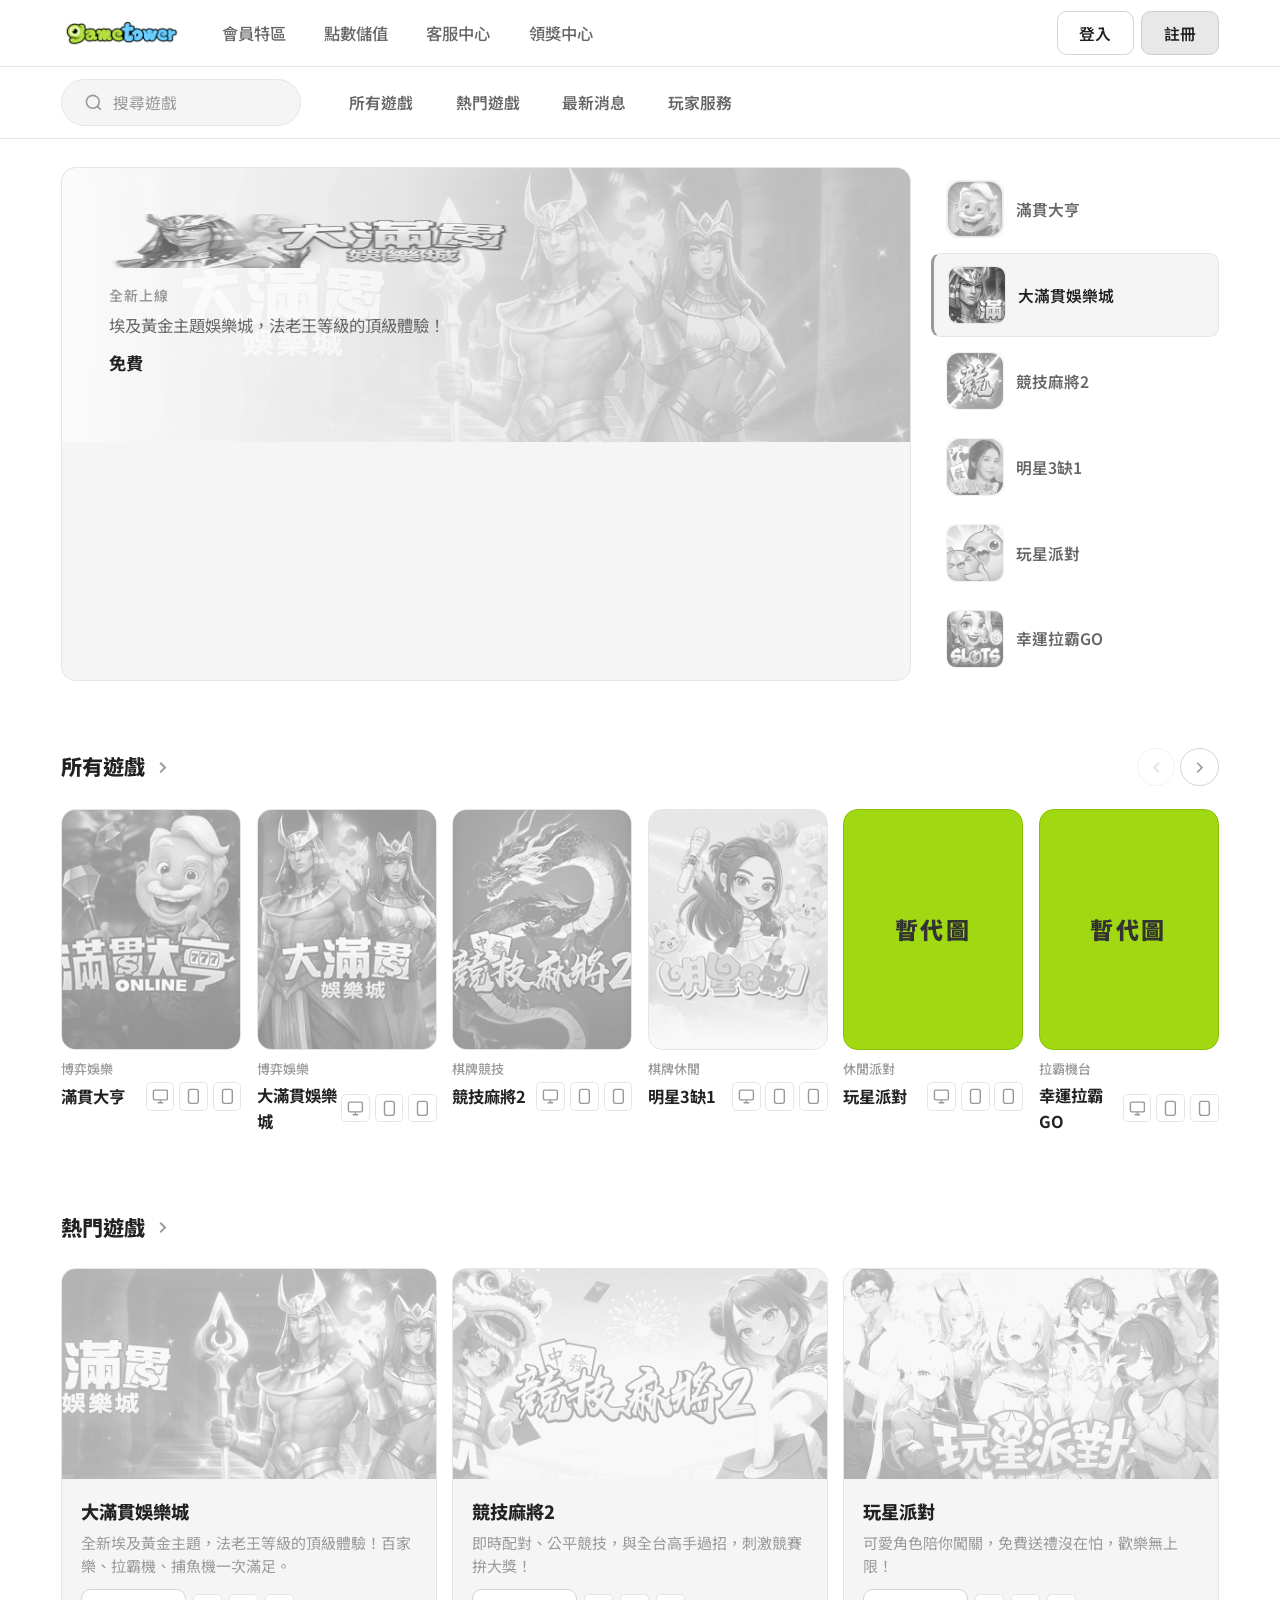
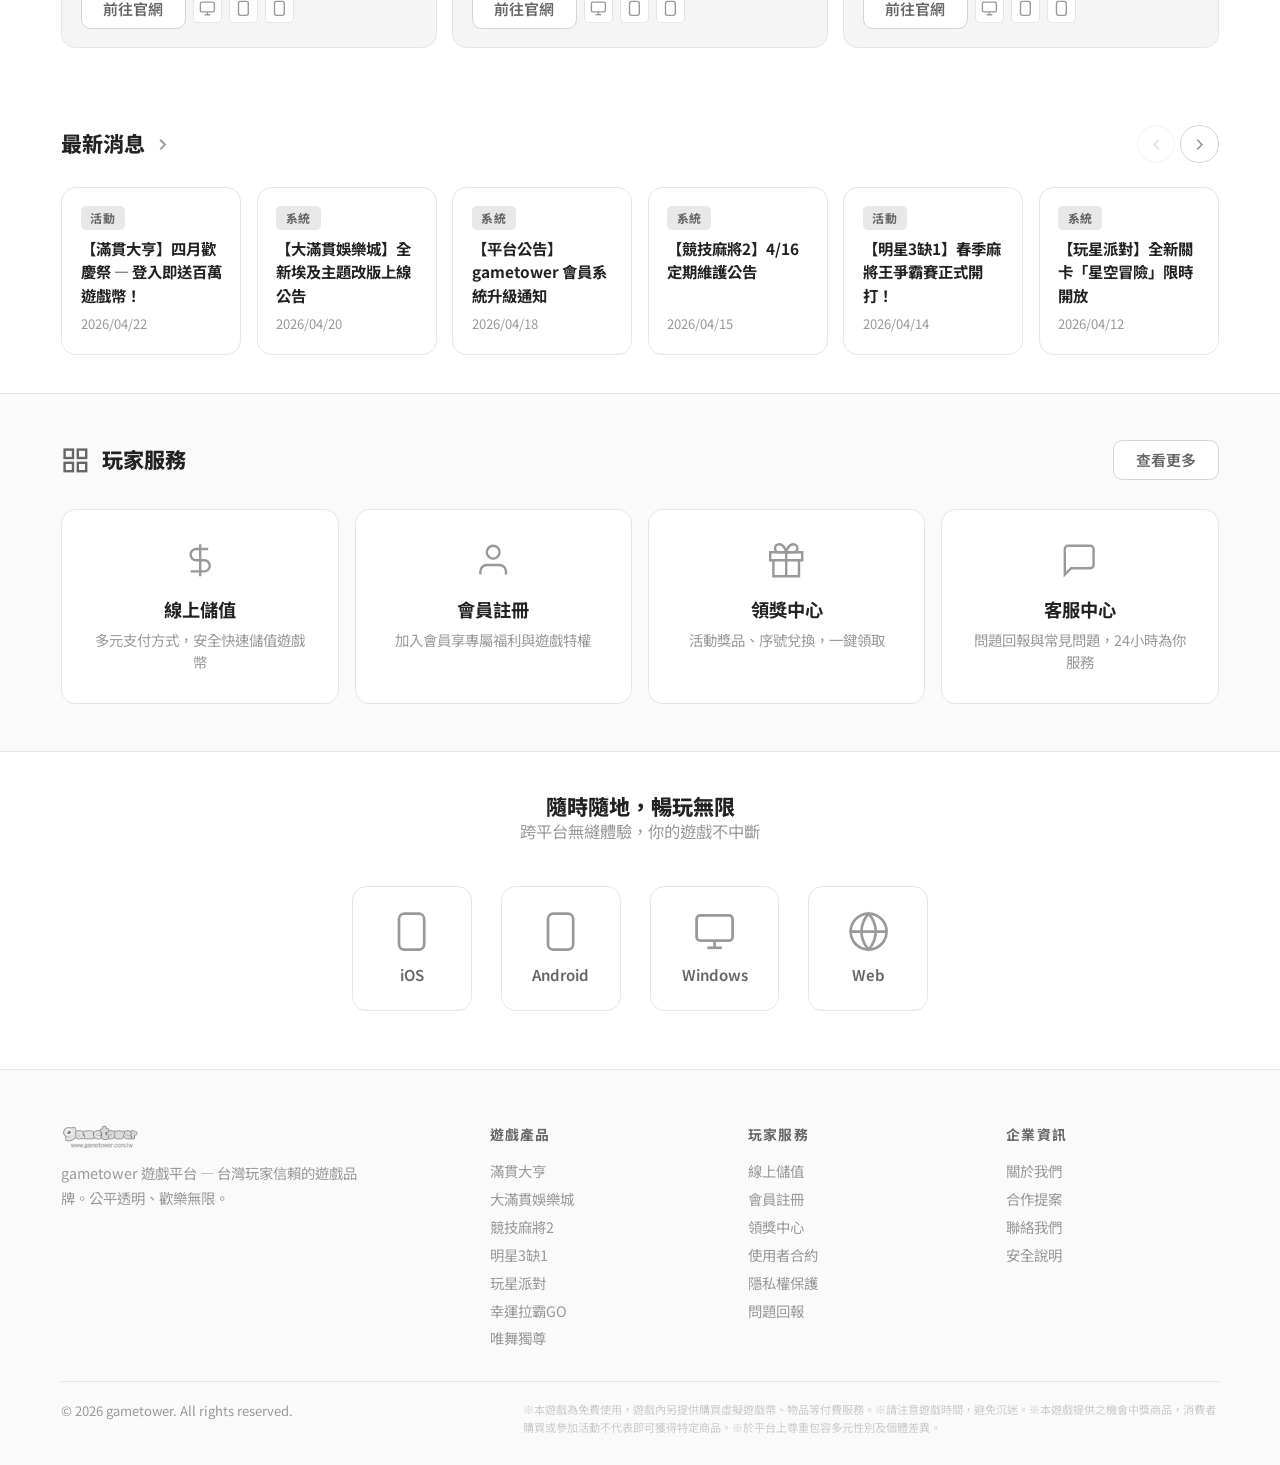
==== commit 4489cecd: "Add files via upload" ====
--- a/index.html
+++ b/index.html
@@ -41,9 +41,9 @@
 <!-- ===== HERO ===== -->
 <section class="hero-spot"><div class="hero-spot__main">
   <div class="hero-spot__banner" id="heroBanner">
-    <div class="hero-slide active" data-index="0"><div class="hero-slide__bg"><img src="images/1920x450_TMD.jpg" alt=""></div><div class="hero-slide__overlay"></div><div class="hero-slide__content"><img src="images/230x80_TMD.png" alt="" class="hero-slide__logo"><div class="hero-slide__label">人氣推薦</div><p class="hero-slide__desc">集合拉霸機、捕魚機、百家樂等豐富遊戲，超高中獎率，千萬玩家共同推薦！</p><div class="hero-slide__price">免費</div><div class="hero-slide__actions"><a href="#" class="btn-primary">立即遊玩</a><button class="btn-icon" title="加入最愛"><svg width="18" height="18" viewBox="0 0 24 24" fill="none" stroke="currentColor" stroke-width="2"><path d="M19 21l-7-5-7 5V5a2 2 0 012-2h10a2 2 0 012 2z"/></svg></button></div></div></div>
-    <div class="hero-slide" data-index="1"><div class="hero-slide__bg"><img src="images/1920x450_slam888.png" alt=""></div><div class="hero-slide__overlay"></div><div class="hero-slide__content"><img src="images/230x80_slam888.png" alt="" class="hero-slide__logo"><div class="hero-slide__label">全新上線</div><p class="hero-slide__desc">埃及黃金主題娛樂城，法老王等級的頂級體驗！</p><div class="hero-slide__price">免費</div><div class="hero-slide__actions"><a href="#" class="btn-primary">立即遊玩</a><button class="btn-icon" title="加入最愛"><svg width="18" height="18" viewBox="0 0 24 24" fill="none" stroke="currentColor" stroke-width="2"><path d="M19 21l-7-5-7 5V5a2 2 0 012-2h10a2 2 0 012 2z"/></svg></button></div></div></div>
-    <div class="hero-slide" data-index="2"><div class="hero-slide__bg"><img src="images/1920x450_cmj2.jpg" alt=""></div><div class="hero-slide__overlay"></div><div class="hero-slide__content"><img src="images/230x80_cmj2.png" alt="" class="hero-slide__logo"><div class="hero-slide__label">經典必玩</div><p class="hero-slide__desc">即時配對、公平競技 — 與全台高手過招，贏取豐厚大獎。</p><div class="hero-slide__price">免費</div><div class="hero-slide__actions"><a href="#" class="btn-primary">立即遊玩</a><button class="btn-icon" title="加入最愛"><svg width="18" height="18" viewBox="0 0 24 24" fill="none" stroke="currentColor" stroke-width="2"><path d="M19 21l-7-5-7 5V5a2 2 0 012-2h10a2 2 0 012 2z"/></svg></button></div></div></div>
+    <div class="hero-slide active" data-index="0"><div class="hero-slide__bg"><img src="images/1920x450_TMD.jpg" alt=""></div><div class="hero-slide__overlay"></div><div class="hero-slide__content"><img src="images/230x80_TMD.png" alt="" class="hero-slide__logo"><div class="hero-slide__label">人氣推薦</div><p class="hero-slide__desc">集合拉霸機、捕魚機、百家樂等豐富遊戲，超高中獎率，千萬玩家共同推薦！</p><div class="hero-slide__price">免費</div></div></div>
+    <div class="hero-slide" data-index="1"><div class="hero-slide__bg"><img src="images/1920x450_slam888.png" alt=""></div><div class="hero-slide__overlay"></div><div class="hero-slide__content"><img src="images/230x80_slam888.png" alt="" class="hero-slide__logo"><div class="hero-slide__label">全新上線</div><p class="hero-slide__desc">埃及黃金主題娛樂城，法老王等級的頂級體驗！</p><div class="hero-slide__price">免費</div></div></div>
+    <div class="hero-slide" data-index="2"><div class="hero-slide__bg"><img src="images/1920x450_cmj2.jpg" alt=""></div><div class="hero-slide__overlay"></div><div class="hero-slide__content"><img src="images/230x80_cmj2.png" alt="" class="hero-slide__logo"><div class="hero-slide__label">經典必玩</div><p class="hero-slide__desc">即時配對、公平競技 — 與全台高手過招，贏取豐厚大獎。</p><div class="hero-slide__price">免費</div></div></div>
   </div>
   <aside class="hero-spot__sidebar">
     <a href="#" class="sidebar-item active" data-slide="0"><img src="images/pic_TMD.png" alt="" class="sidebar-item__img"><span class="sidebar-item__name">滿貫大亨</span></a>
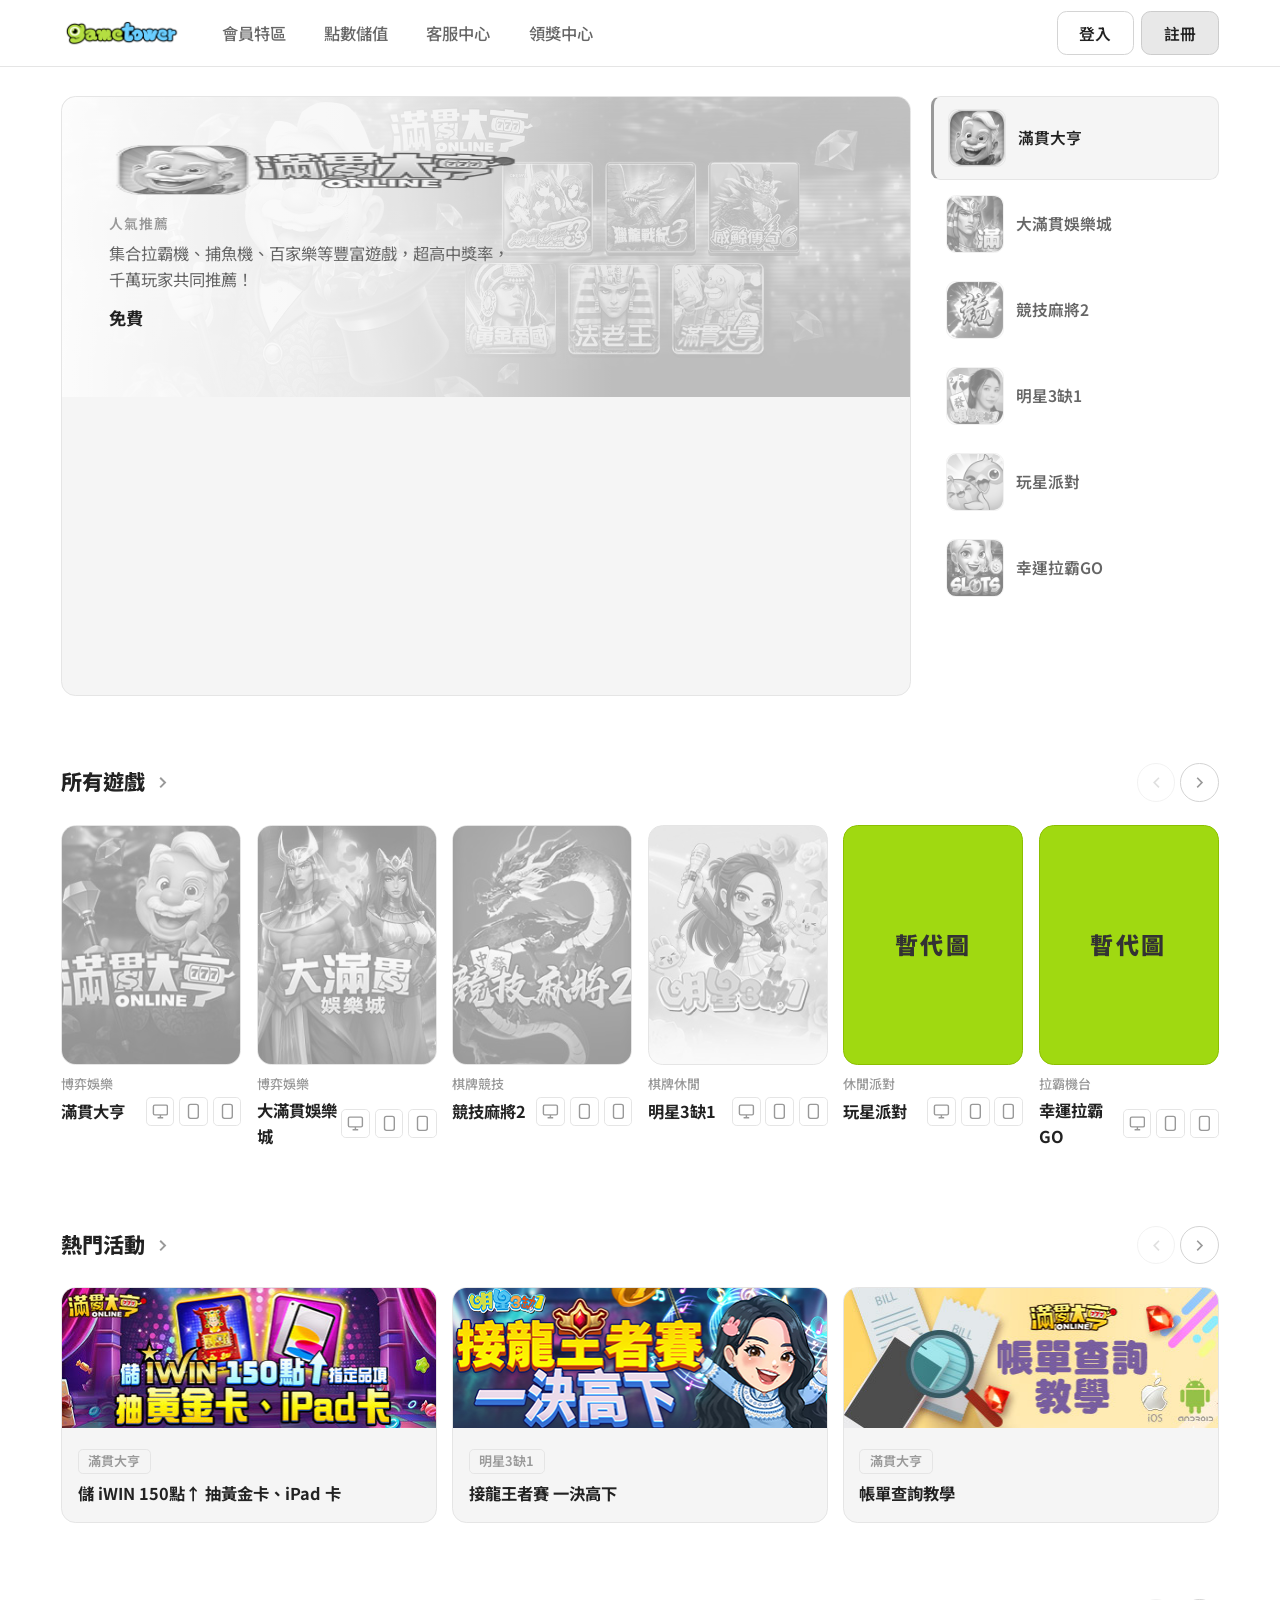
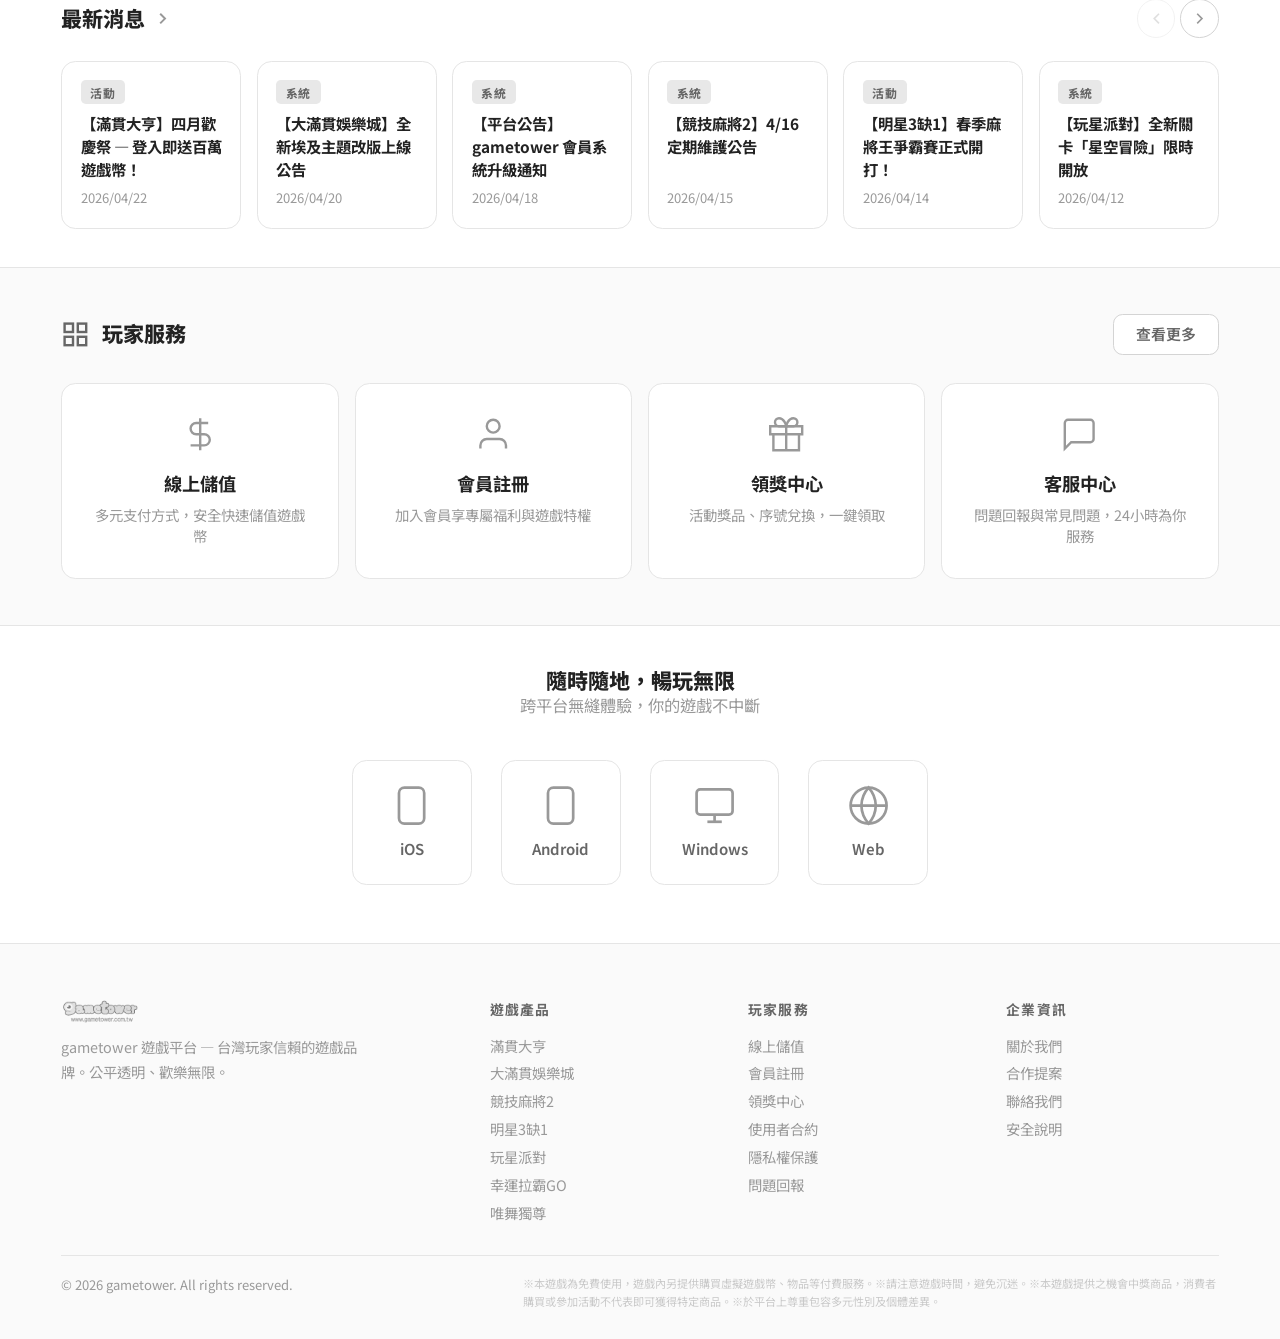
==== commit ef0b47b3: "Add files via upload" ====
--- a/index.html
+++ b/index.html
@@ -23,21 +23,6 @@
     <a href="#" class="nav__btn nav__btn--primary">註冊</a>
   </div>
 </nav>
-<!-- ===== SUB NAV ===== -->
-<div class="subnav">
-  <div class="subnav__inner">
-    <div class="subnav__search">
-      <svg width="16" height="16" viewBox="0 0 24 24" fill="none" stroke="currentColor" stroke-width="2"><circle cx="11" cy="11" r="8"/><path d="M21 21l-4.35-4.35"/></svg>
-      <span>搜尋遊戲</span>
-    </div>
-    <div class="subnav__tabs">
-      <a href="#sec-all-games" class="subnav__tab">所有遊戲</a>
-      <a href="#sec-hot-games" class="subnav__tab">熱門遊戲</a>
-      <a href="#sec-news" class="subnav__tab">最新消息</a>
-      <a href="#sec-services" class="subnav__tab">玩家服務</a>
-    </div>
-  </div>
-</div>
 <!-- ===== HERO ===== -->
 <section class="hero-spot"><div class="hero-spot__main">
   <div class="hero-spot__banner" id="heroBanner">
@@ -66,13 +51,13 @@
     <a href="#" class="game-card"><div class="game-card__img game-card__img--placeholder"><span>暫代圖</span><div class="game-card__qr">QR Code</div></div><div class="game-card__type">拉霸機台</div><div class="game-card__bottom"><span class="game-card__name">幸運拉霸GO</span><div class="game-card__platforms"><span class="plat-btn" title="電腦"><svg width="14" height="14" viewBox="0 0 24 24" fill="none" stroke="currentColor" stroke-width="2"><rect x="2" y="3" width="20" height="14" rx="2"/><line x1="8" y1="21" x2="16" y2="21"/><line x1="12" y1="17" x2="12" y2="21"/></svg></span><span class="plat-btn" title="iOS"><svg width="14" height="14" viewBox="0 0 24 24" fill="none" stroke="currentColor" stroke-width="2"><rect x="5" y="2" width="14" height="20" rx="3"/><line x1="12" y1="18" x2="12" y2="18.01"/></svg></span><span class="plat-btn" title="安卓"><svg width="14" height="14" viewBox="0 0 24 24" fill="none" stroke="currentColor" stroke-width="2"><rect x="5" y="2" width="14" height="20" rx="3"/><line x1="12" y1="18" x2="12" y2="18.01"/></svg></span></div></div></a>
   </div>
 </section>
-<!-- ===== 熱門遊戲 ===== -->
+<!-- ===== 熱門活動 ===== -->
 <section class="row-section" id="sec-hot-games">
-  <div class="row-section__head"><h2 class="row-section__title">熱門遊戲 <svg width="16" height="16" viewBox="0 0 24 24" fill="none" stroke="currentColor" stroke-width="2.5"><path d="M9 18l6-6-6-6"/></svg></h2></div>
-  <div class="feature-row">
-    <a href="#" class="feature-card"><div class="feature-card__img"><img src="images/1920x450_slam888.png" alt="大滿貫娛樂城"><div class="game-card__qr">QR Code</div></div><div class="feature-card__body"><div class="feature-card__title">大滿貫娛樂城</div><p class="feature-card__desc">全新埃及黃金主題，法老王等級的頂級體驗！百家樂、拉霸機、捕魚機一次滿足。</p><div class="feature-card__actions"><span class="feature-card__cta">前往官網</span><span class="plat-btn" title="電腦"><svg width="14" height="14" viewBox="0 0 24 24" fill="none" stroke="currentColor" stroke-width="2"><rect x="2" y="3" width="20" height="14" rx="2"/><line x1="8" y1="21" x2="16" y2="21"/><line x1="12" y1="17" x2="12" y2="21"/></svg></span><span class="plat-btn" title="iOS"><svg width="14" height="14" viewBox="0 0 24 24" fill="none" stroke="currentColor" stroke-width="2"><rect x="5" y="2" width="14" height="20" rx="3"/><line x1="12" y1="18" x2="12" y2="18.01"/></svg></span><span class="plat-btn" title="安卓"><svg width="14" height="14" viewBox="0 0 24 24" fill="none" stroke="currentColor" stroke-width="2"><rect x="5" y="2" width="14" height="20" rx="3"/><line x1="12" y1="18" x2="12" y2="18.01"/></svg></span></div></div></a>
-    <a href="#" class="feature-card"><div class="feature-card__img"><img src="images/1920x450_cmj2.jpg" alt="競技麻將2"><div class="game-card__qr">QR Code</div></div><div class="feature-card__body"><div class="feature-card__title">競技麻將2</div><p class="feature-card__desc">即時配對、公平競技，與全台高手過招，刺激競賽拚大獎！</p><div class="feature-card__actions"><span class="feature-card__cta">前往官網</span><span class="plat-btn" title="電腦"><svg width="14" height="14" viewBox="0 0 24 24" fill="none" stroke="currentColor" stroke-width="2"><rect x="2" y="3" width="20" height="14" rx="2"/><line x1="8" y1="21" x2="16" y2="21"/><line x1="12" y1="17" x2="12" y2="21"/></svg></span><span class="plat-btn" title="iOS"><svg width="14" height="14" viewBox="0 0 24 24" fill="none" stroke="currentColor" stroke-width="2"><rect x="5" y="2" width="14" height="20" rx="3"/><line x1="12" y1="18" x2="12" y2="18.01"/></svg></span><span class="plat-btn" title="安卓"><svg width="14" height="14" viewBox="0 0 24 24" fill="none" stroke="currentColor" stroke-width="2"><rect x="5" y="2" width="14" height="20" rx="3"/><line x1="12" y1="18" x2="12" y2="18.01"/></svg></span></div></div></a>
-    <a href="#" class="feature-card"><div class="feature-card__img"><img src="images/1920x450_pg.jpg" alt="玩星派對"><div class="game-card__qr">QR Code</div></div><div class="feature-card__body"><div class="feature-card__title">玩星派對</div><p class="feature-card__desc">可愛角色陪你闖關，免費送禮沒在怕，歡樂無上限！</p><div class="feature-card__actions"><span class="feature-card__cta">前往官網</span><span class="plat-btn" title="電腦"><svg width="14" height="14" viewBox="0 0 24 24" fill="none" stroke="currentColor" stroke-width="2"><rect x="2" y="3" width="20" height="14" rx="2"/><line x1="8" y1="21" x2="16" y2="21"/><line x1="12" y1="17" x2="12" y2="21"/></svg></span><span class="plat-btn" title="iOS"><svg width="14" height="14" viewBox="0 0 24 24" fill="none" stroke="currentColor" stroke-width="2"><rect x="5" y="2" width="14" height="20" rx="3"/><line x1="12" y1="18" x2="12" y2="18.01"/></svg></span><span class="plat-btn" title="安卓"><svg width="14" height="14" viewBox="0 0 24 24" fill="none" stroke="currentColor" stroke-width="2"><rect x="5" y="2" width="14" height="20" rx="3"/><line x1="12" y1="18" x2="12" y2="18.01"/></svg></span></div></div></a>
+  <div class="row-section__head"><h2 class="row-section__title">熱門活動 <svg width="16" height="16" viewBox="0 0 24 24" fill="none" stroke="currentColor" stroke-width="2.5"><path d="M9 18l6-6-6-6"/></svg></h2><div class="row-section__arrows"><button class="arrow-btn" disabled><svg width="16" height="16" viewBox="0 0 24 24" fill="none" stroke="currentColor" stroke-width="2"><path d="M15 18l-6-6 6-6"/></svg></button><button class="arrow-btn"><svg width="16" height="16" viewBox="0 0 24 24" fill="none" stroke="currentColor" stroke-width="2"><path d="M9 18l6-6-6-6"/></svg></button></div></div>
+  <div class="activity-row">
+    <a href="#" class="activity-card"><div class="activity-card__img"><img src="images/375x140.jpg" alt="滿貫大亨 儲值活動"></div><div class="activity-card__body"><span class="activity-card__tag">滿貫大亨</span><div class="activity-card__title">儲 iWIN 150點↑ 抽黃金卡、iPad 卡</div></div></a>
+    <a href="#" class="activity-card"><div class="activity-card__img"><img src="images/375x140-3.jpg" alt="明星3缺1 接龍王者賽"></div><div class="activity-card__body"><span class="activity-card__tag">明星3缺1</span><div class="activity-card__title">接龍王者賽 一決高下</div></div></a>
+    <a href="#" class="activity-card"><div class="activity-card__img"><img src="images/375X140-2.jpg" alt="滿貫大亨 帳單查詢"></div><div class="activity-card__body"><span class="activity-card__tag">滿貫大亨</span><div class="activity-card__title">帳單查詢教學</div></div></a>
   </div>
 </section>
 <!-- ===== 最新消息 ===== -->
--- a/index.css
+++ b/index.css
@@ -24,8 +24,8 @@
 .subnav__tab.active{background:var(--gray-1);color:var(--text)}
 
 /* ===== HERO SPOTLIGHT ===== */
-.hero-spot{padding:clamp(1rem,2vw,1.5rem) var(--pad);max-width:1400px;margin:0 auto}
-.hero-spot__main{display:grid;grid-template-columns:1fr 240px;gap:1rem;min-height:420px}
+.hero-spot{padding:clamp(1rem,2vw,1.5rem) var(--pad);max-width:1400px;margin:0 auto;margin-top:56px}
+.hero-spot__main{display:grid;grid-template-columns:1fr 240px;gap:1rem;min-height:500px}
 .hero-spot__banner{position:relative;border-radius:var(--r-lg);overflow:hidden;border:1px solid var(--border-l);background:var(--gray-1)}
 .hero-slide{position:absolute;inset:0;opacity:0;transition:opacity .5s}
 .hero-slide.active{opacity:1;position:relative}
@@ -86,6 +86,15 @@
 .feature-card__cta{display:inline-block;padding:6px 18px;border-radius:var(--r);border:1px solid var(--border);font-size:.78rem;font-weight:600;color:var(--gray-5);background:#fff}
 .feature-card__actions{display:flex;align-items:center;gap:6px}
 
+/* ===== ACTIVITY ROW ===== */
+.activity-row{display:grid;grid-template-columns:repeat(3,1fr);gap:clamp(.5rem,1vw,.8rem)}
+.activity-card{border-radius:var(--r-lg);overflow:hidden;border:1px solid var(--border-l);background:var(--gray-1);display:block}
+.activity-card__img{aspect-ratio:375/140;overflow:hidden}
+.activity-card__img img{width:100%;height:100%;object-fit:cover}
+.activity-card__body{padding:clamp(.6rem,1vw,1rem)}
+.activity-card__tag{display:inline-block;font-size:.68rem;font-weight:600;color:var(--gray-4);border:1px solid var(--border-l);border-radius:4px;padding:1px 8px;margin-bottom:.3rem}
+.activity-card__title{font-size:.85rem;font-weight:700;color:var(--text)}
+
 /* ===== NEWS ROW ===== */
 .news-row{display:grid;grid-template-columns:repeat(6,1fr);gap:clamp(.5rem,1vw,.8rem)}
 .news-card{padding:clamp(.8rem,1.2vw,1.2rem);border-radius:var(--r-lg);border:1px solid var(--border-l);background:#fff;display:flex;flex-direction:column;gap:.4rem}
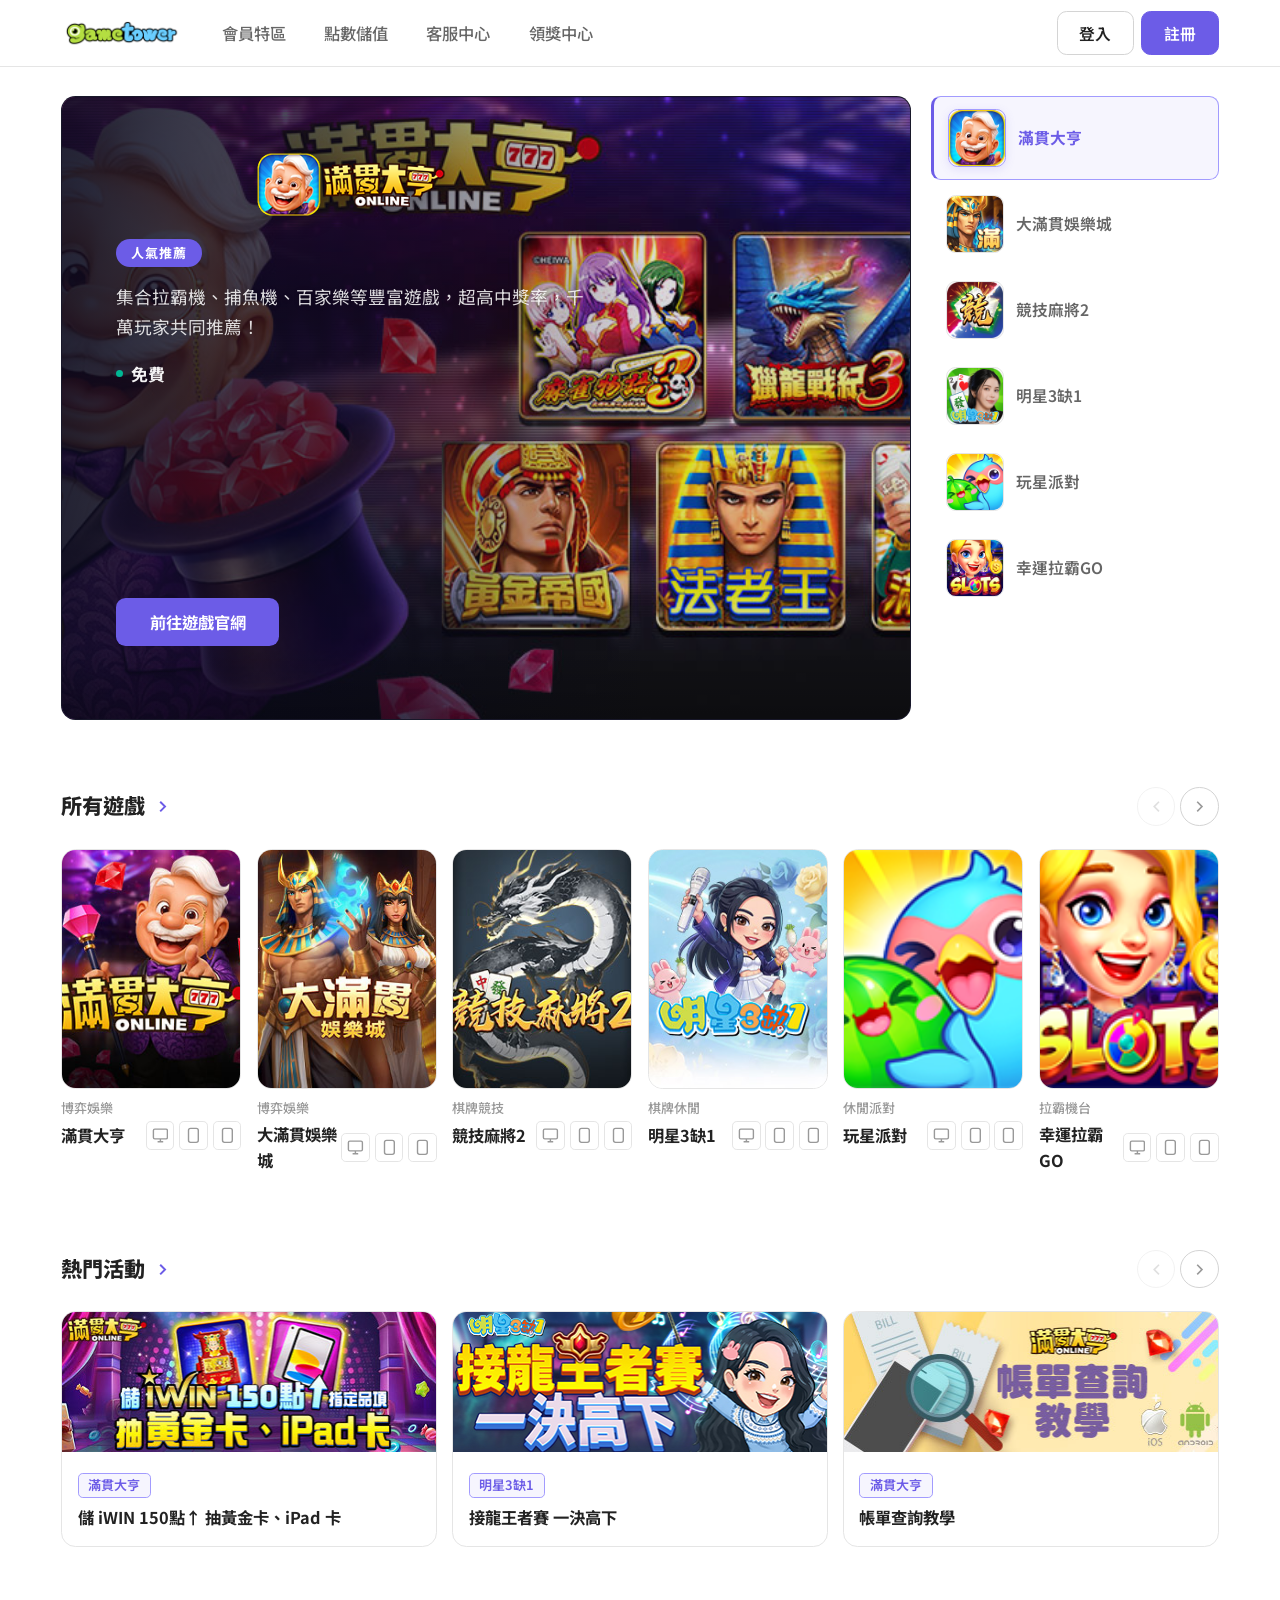
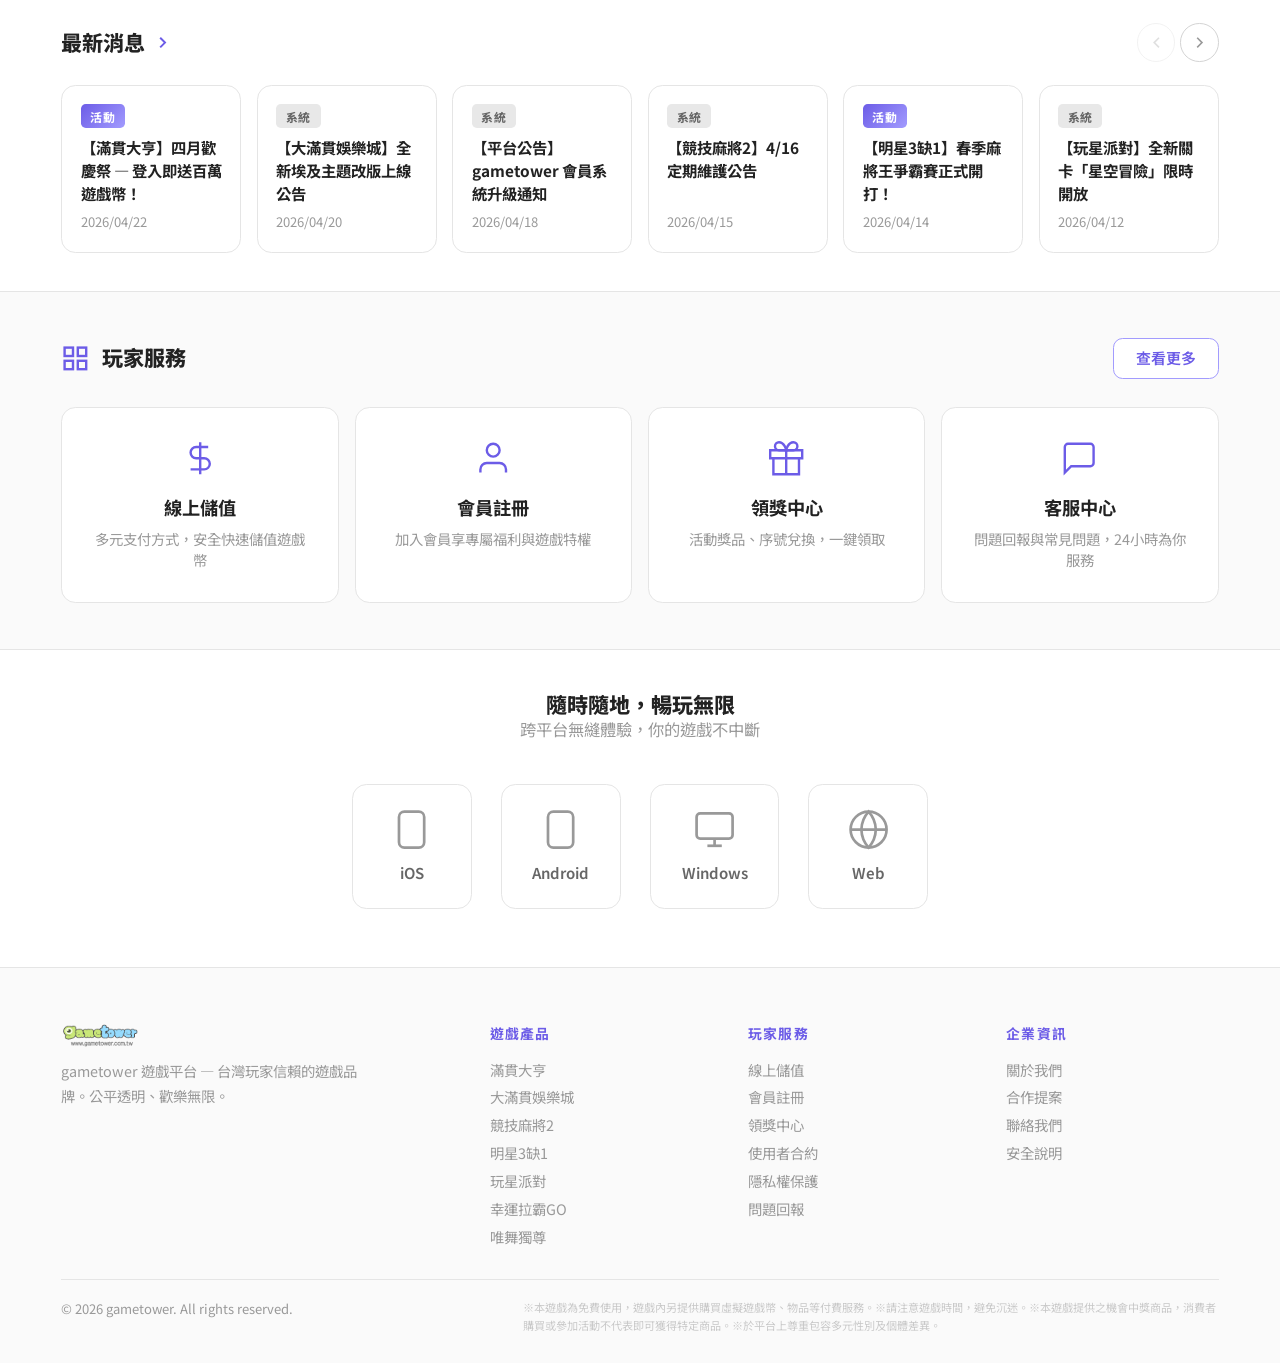
==== commit 2c07ffa7: "Add files via upload" ====
--- a/index.html
+++ b/index.html
@@ -26,9 +26,12 @@
 <!-- ===== HERO ===== -->
 <section class="hero-spot"><div class="hero-spot__main">
   <div class="hero-spot__banner" id="heroBanner">
-    <div class="hero-slide active" data-index="0"><div class="hero-slide__bg"><img src="images/1920x450_TMD.jpg" alt=""></div><div class="hero-slide__overlay"></div><div class="hero-slide__content"><img src="images/230x80_TMD.png" alt="" class="hero-slide__logo"><div class="hero-slide__label">人氣推薦</div><p class="hero-slide__desc">集合拉霸機、捕魚機、百家樂等豐富遊戲，超高中獎率，千萬玩家共同推薦！</p><div class="hero-slide__price">免費</div></div></div>
-    <div class="hero-slide" data-index="1"><div class="hero-slide__bg"><img src="images/1920x450_slam888.png" alt=""></div><div class="hero-slide__overlay"></div><div class="hero-slide__content"><img src="images/230x80_slam888.png" alt="" class="hero-slide__logo"><div class="hero-slide__label">全新上線</div><p class="hero-slide__desc">埃及黃金主題娛樂城，法老王等級的頂級體驗！</p><div class="hero-slide__price">免費</div></div></div>
-    <div class="hero-slide" data-index="2"><div class="hero-slide__bg"><img src="images/1920x450_cmj2.jpg" alt=""></div><div class="hero-slide__overlay"></div><div class="hero-slide__content"><img src="images/230x80_cmj2.png" alt="" class="hero-slide__logo"><div class="hero-slide__label">經典必玩</div><p class="hero-slide__desc">即時配對、公平競技 — 與全台高手過招，贏取豐厚大獎。</p><div class="hero-slide__price">免費</div></div></div>
+    <div class="hero-slide active" data-index="0"><div class="hero-slide__bg"><img src="images/1920x450_TMD.jpg" alt=""></div><div class="hero-slide__overlay"></div><div class="hero-slide__content"><img src="images/230x80_TMD.png" alt="" class="hero-slide__logo"><div class="hero-slide__label">人氣推薦</div><p class="hero-slide__desc">集合拉霸機、捕魚機、百家樂等豐富遊戲，超高中獎率，千萬玩家共同推薦！</p><div class="hero-slide__price">免費</div><div class="hero-slide__actions"><button class="btn-primary">前往遊戲官網</button></div></div></div>
+    <div class="hero-slide" data-index="1"><div class="hero-slide__bg"><img src="images/1920x450_slam888.png" alt=""></div><div class="hero-slide__overlay"></div><div class="hero-slide__content"><img src="images/230x80_slam888.png" alt="" class="hero-slide__logo"><div class="hero-slide__label">全新上線</div><p class="hero-slide__desc">埃及黃金主題娛樂城，法老王等級的頂級體驗！結合經典博弈與創新玩法，帶你進入神秘古埃及的寶藏世界。</p><div class="hero-slide__price">免費</div><div class="hero-slide__actions"><button class="btn-primary">前往遊戲官網</button></div></div></div>
+    <div class="hero-slide" data-index="2"><div class="hero-slide__bg"><img src="images/1920x450_cmj2.jpg" alt=""></div><div class="hero-slide__overlay"></div><div class="hero-slide__content"><img src="images/230x80_cmj2.png" alt="" class="hero-slide__logo"><div class="hero-slide__label">經典必玩</div><p class="hero-slide__desc">即時配對、公平競技 — 與全台高手過招，贏取豐厚大獎。全新賽季排名系統，挑戰你的麻將實力極限！</p><div class="hero-slide__price">免費</div><div class="hero-slide__actions"><button class="btn-primary">前往遊戲官網</button></div></div></div>
+    <div class="hero-slide" data-index="3"><div class="hero-slide__bg"><img src="images/1920x450_cmj2.jpg" alt=""></div><div class="hero-slide__overlay"></div><div class="hero-slide__content"><img src="images/230x80_star31.png" alt="" class="hero-slide__logo"><div class="hero-slide__label">國民必備</div><p class="hero-slide__desc">眾多巨星陪你打牌！麻將、大老二、接龍等經典遊戲一次滿足，全台最受歡迎的棋牌遊戲平台。</p><div class="hero-slide__price">免費</div><div class="hero-slide__actions"><button class="btn-primary">前往遊戲官網</button></div></div></div>
+    <div class="hero-slide" data-index="4"><div class="hero-slide__bg"><img src="images/1920x450_pg.jpg" alt=""></div><div class="hero-slide__overlay"></div><div class="hero-slide__content"><img src="images/230x80_pg.png" alt="" class="hero-slide__logo"><div class="hero-slide__label">休閒首選</div><p class="hero-slide__desc">免費送禮沒在怕！超萌角色陪你闖關，豐富小遊戲與社交互動，輕鬆歡樂不間斷。</p><div class="hero-slide__price">免費</div><div class="hero-slide__actions"><button class="btn-primary">前往遊戲官網</button></div></div></div>
+    <div class="hero-slide" data-index="5"><div class="hero-slide__bg"><img src="images/1920x450_we5.jpg" alt=""></div><div class="hero-slide__overlay"></div><div class="hero-slide__content"><img src="images/pic_slottrip777.png" alt="" class="hero-slide__logo"><div class="hero-slide__label">經典拉霸</div><p class="hero-slide__desc">百款精選拉霸機台，777大獎等你來拿！華麗特效搭配刺激連線，每次轉動都是驚喜！</p><div class="hero-slide__price">免費</div><div class="hero-slide__actions"><button class="btn-primary">前往遊戲官網</button></div></div></div>
   </div>
   <aside class="hero-spot__sidebar">
     <a href="#" class="sidebar-item active" data-slide="0"><img src="images/pic_TMD.png" alt="" class="sidebar-item__img"><span class="sidebar-item__name">滿貫大亨</span></a>
@@ -47,8 +50,8 @@
     <a href="#" class="game-card"><div class="game-card__img"><img src="images/hotGame_slam888.jpg" alt="大滿貫娛樂城"><div class="game-card__qr">QR Code</div></div><div class="game-card__type">博弈娛樂</div><div class="game-card__bottom"><span class="game-card__name">大滿貫娛樂城</span><div class="game-card__platforms"><span class="plat-btn" title="電腦"><svg width="14" height="14" viewBox="0 0 24 24" fill="none" stroke="currentColor" stroke-width="2"><rect x="2" y="3" width="20" height="14" rx="2"/><line x1="8" y1="21" x2="16" y2="21"/><line x1="12" y1="17" x2="12" y2="21"/></svg></span><span class="plat-btn" title="iOS"><svg width="14" height="14" viewBox="0 0 24 24" fill="none" stroke="currentColor" stroke-width="2"><rect x="5" y="2" width="14" height="20" rx="3"/><line x1="12" y1="18" x2="12" y2="18.01"/></svg></span><span class="plat-btn" title="安卓"><svg width="14" height="14" viewBox="0 0 24 24" fill="none" stroke="currentColor" stroke-width="2"><rect x="5" y="2" width="14" height="20" rx="3"/><line x1="12" y1="18" x2="12" y2="18.01"/></svg></span></div></div></a>
     <a href="#" class="game-card"><div class="game-card__img"><img src="images/hotGame_CMJ2.jpg" alt="競技麻將2"><div class="game-card__qr">QR Code</div></div><div class="game-card__type">棋牌競技</div><div class="game-card__bottom"><span class="game-card__name">競技麻將2</span><div class="game-card__platforms"><span class="plat-btn" title="電腦"><svg width="14" height="14" viewBox="0 0 24 24" fill="none" stroke="currentColor" stroke-width="2"><rect x="2" y="3" width="20" height="14" rx="2"/><line x1="8" y1="21" x2="16" y2="21"/><line x1="12" y1="17" x2="12" y2="21"/></svg></span><span class="plat-btn" title="iOS"><svg width="14" height="14" viewBox="0 0 24 24" fill="none" stroke="currentColor" stroke-width="2"><rect x="5" y="2" width="14" height="20" rx="3"/><line x1="12" y1="18" x2="12" y2="18.01"/></svg></span><span class="plat-btn" title="安卓"><svg width="14" height="14" viewBox="0 0 24 24" fill="none" stroke="currentColor" stroke-width="2"><rect x="5" y="2" width="14" height="20" rx="3"/><line x1="12" y1="18" x2="12" y2="18.01"/></svg></span></div></div></a>
     <a href="#" class="game-card"><div class="game-card__img"><img src="images/hotGame_Star31.jpg" alt="明星3缺1"><div class="game-card__qr">QR Code</div></div><div class="game-card__type">棋牌休閒</div><div class="game-card__bottom"><span class="game-card__name">明星3缺1</span><div class="game-card__platforms"><span class="plat-btn" title="電腦"><svg width="14" height="14" viewBox="0 0 24 24" fill="none" stroke="currentColor" stroke-width="2"><rect x="2" y="3" width="20" height="14" rx="2"/><line x1="8" y1="21" x2="16" y2="21"/><line x1="12" y1="17" x2="12" y2="21"/></svg></span><span class="plat-btn" title="iOS"><svg width="14" height="14" viewBox="0 0 24 24" fill="none" stroke="currentColor" stroke-width="2"><rect x="5" y="2" width="14" height="20" rx="3"/><line x1="12" y1="18" x2="12" y2="18.01"/></svg></span><span class="plat-btn" title="安卓"><svg width="14" height="14" viewBox="0 0 24 24" fill="none" stroke="currentColor" stroke-width="2"><rect x="5" y="2" width="14" height="20" rx="3"/><line x1="12" y1="18" x2="12" y2="18.01"/></svg></span></div></div></a>
-    <a href="#" class="game-card"><div class="game-card__img game-card__img--placeholder"><span>暫代圖</span><div class="game-card__qr">QR Code</div></div><div class="game-card__type">休閒派對</div><div class="game-card__bottom"><span class="game-card__name">玩星派對</span><div class="game-card__platforms"><span class="plat-btn" title="電腦"><svg width="14" height="14" viewBox="0 0 24 24" fill="none" stroke="currentColor" stroke-width="2"><rect x="2" y="3" width="20" height="14" rx="2"/><line x1="8" y1="21" x2="16" y2="21"/><line x1="12" y1="17" x2="12" y2="21"/></svg></span><span class="plat-btn" title="iOS"><svg width="14" height="14" viewBox="0 0 24 24" fill="none" stroke="currentColor" stroke-width="2"><rect x="5" y="2" width="14" height="20" rx="3"/><line x1="12" y1="18" x2="12" y2="18.01"/></svg></span><span class="plat-btn" title="安卓"><svg width="14" height="14" viewBox="0 0 24 24" fill="none" stroke="currentColor" stroke-width="2"><rect x="5" y="2" width="14" height="20" rx="3"/><line x1="12" y1="18" x2="12" y2="18.01"/></svg></span></div></div></a>
-    <a href="#" class="game-card"><div class="game-card__img game-card__img--placeholder"><span>暫代圖</span><div class="game-card__qr">QR Code</div></div><div class="game-card__type">拉霸機台</div><div class="game-card__bottom"><span class="game-card__name">幸運拉霸GO</span><div class="game-card__platforms"><span class="plat-btn" title="電腦"><svg width="14" height="14" viewBox="0 0 24 24" fill="none" stroke="currentColor" stroke-width="2"><rect x="2" y="3" width="20" height="14" rx="2"/><line x1="8" y1="21" x2="16" y2="21"/><line x1="12" y1="17" x2="12" y2="21"/></svg></span><span class="plat-btn" title="iOS"><svg width="14" height="14" viewBox="0 0 24 24" fill="none" stroke="currentColor" stroke-width="2"><rect x="5" y="2" width="14" height="20" rx="3"/><line x1="12" y1="18" x2="12" y2="18.01"/></svg></span><span class="plat-btn" title="安卓"><svg width="14" height="14" viewBox="0 0 24 24" fill="none" stroke="currentColor" stroke-width="2"><rect x="5" y="2" width="14" height="20" rx="3"/><line x1="12" y1="18" x2="12" y2="18.01"/></svg></span></div></div></a>
+    <a href="#" class="game-card"><div class="game-card__img"><img src="images/pic_pg.png" alt="玩星派對"><div class="game-card__qr">QR Code</div></div><div class="game-card__type">休閒派對</div><div class="game-card__bottom"><span class="game-card__name">玩星派對</span><div class="game-card__platforms"><span class="plat-btn" title="電腦"><svg width="14" height="14" viewBox="0 0 24 24" fill="none" stroke="currentColor" stroke-width="2"><rect x="2" y="3" width="20" height="14" rx="2"/><line x1="8" y1="21" x2="16" y2="21"/><line x1="12" y1="17" x2="12" y2="21"/></svg></span><span class="plat-btn" title="iOS"><svg width="14" height="14" viewBox="0 0 24 24" fill="none" stroke="currentColor" stroke-width="2"><rect x="5" y="2" width="14" height="20" rx="3"/><line x1="12" y1="18" x2="12" y2="18.01"/></svg></span><span class="plat-btn" title="安卓"><svg width="14" height="14" viewBox="0 0 24 24" fill="none" stroke="currentColor" stroke-width="2"><rect x="5" y="2" width="14" height="20" rx="3"/><line x1="12" y1="18" x2="12" y2="18.01"/></svg></span></div></div></a>
+    <a href="#" class="game-card"><div class="game-card__img"><img src="images/pic_slottrip777.png" alt="幸運拉霸GO"><div class="game-card__qr">QR Code</div></div><div class="game-card__type">拉霸機台</div><div class="game-card__bottom"><span class="game-card__name">幸運拉霸GO</span><div class="game-card__platforms"><span class="plat-btn" title="電腦"><svg width="14" height="14" viewBox="0 0 24 24" fill="none" stroke="currentColor" stroke-width="2"><rect x="2" y="3" width="20" height="14" rx="2"/><line x1="8" y1="21" x2="16" y2="21"/><line x1="12" y1="17" x2="12" y2="21"/></svg></span><span class="plat-btn" title="iOS"><svg width="14" height="14" viewBox="0 0 24 24" fill="none" stroke="currentColor" stroke-width="2"><rect x="5" y="2" width="14" height="20" rx="3"/><line x1="12" y1="18" x2="12" y2="18.01"/></svg></span><span class="plat-btn" title="安卓"><svg width="14" height="14" viewBox="0 0 24 24" fill="none" stroke="currentColor" stroke-width="2"><rect x="5" y="2" width="14" height="20" rx="3"/><line x1="12" y1="18" x2="12" y2="18.01"/></svg></span></div></div></a>
   </div>
 </section>
 <!-- ===== 熱門活動 ===== -->
--- a/index.css
+++ b/index.css
@@ -1,5 +1,14 @@
 @import url('https://fonts.googleapis.com/css2?family=Noto+Sans+TC:wght@300;400;500;700;900&display=swap');
-:root{--bg:#fff;--bg2:#fafafa;--border:#d4d4d4;--border-l:#e5e5e5;--gray-1:#f5f5f5;--gray-2:#e8e8e8;--gray-3:#ccc;--gray-4:#999;--gray-5:#666;--gray-6:#444;--text:#222;--r:8px;--r-lg:12px;--pad:clamp(1.2rem,4vw,4rem)}
+:root{
+  --bg:#fff;--bg2:#fafafa;
+  --border:#d4d4d4;--border-l:#e5e5e5;
+  --gray-1:#f5f5f5;--gray-2:#e8e8e8;--gray-3:#ccc;--gray-4:#999;--gray-5:#666;--gray-6:#444;
+  --text:#222;
+  --accent:#6C5CE7;--accent-light:#a29bfe;--accent-bg:rgba(108,92,231,.06);
+  --r:8px;--r-lg:12px;
+  --pad:clamp(1.2rem,4vw,4rem);
+  --max-w:1800px
+}
 *,*::before,*::after{margin:0;padding:0;box-sizing:border-box}
 html{scroll-behavior:smooth;font-size:100%;zoom:1.2;scroll-padding-top:120px}
 body{font-family:'Noto Sans TC',system-ui,sans-serif;background:var(--bg);color:var(--text);overflow-x:hidden;line-height:1.6}
@@ -7,124 +16,151 @@
 
 /* ===== NAV ===== */
 .nav{position:fixed;top:0;left:0;right:0;z-index:999;height:56px;display:flex;align-items:center;justify-content:space-between;padding:0 var(--pad);background:#fff;border-bottom:1px solid var(--border-l);transition:box-shadow .3s}
-.nav.solid{box-shadow:0 1px 8px rgba(0,0,0,.06)}
+.nav.solid{box-shadow:0 2px 16px rgba(0,0,0,.08)}
 .nav__left{display:flex;align-items:center;gap:clamp(1rem,2.5vw,2.2rem)}
 .nav__logo{height:26px}
-.nav__link{color:var(--gray-5);font-size:.85rem;font-weight:500}
+.nav__link{color:var(--gray-5);font-size:.85rem;font-weight:500;transition:color .2s}
+.nav__link:hover{color:var(--accent)}
 .nav__right{display:flex;gap:.4rem;align-items:center}
-.nav__btn{padding:7px 18px;border-radius:var(--r);font-size:.82rem;font-weight:600;border:1px solid var(--border);background:#fff;color:var(--text)}
-.nav__btn--primary{background:var(--gray-2);border-color:var(--gray-3)}
+.nav__btn{padding:7px 18px;border-radius:var(--r);font-size:.82rem;font-weight:600;border:1px solid var(--border);background:#fff;color:var(--text);transition:all .2s}
+.nav__btn:hover{border-color:var(--accent);color:var(--accent)}
+.nav__btn--primary{background:var(--accent);border-color:var(--accent);color:#fff}
+.nav__btn--primary:hover{background:#5b4bd5;border-color:#5b4bd5;color:#fff}
 
 /* ===== SUBNAV ===== */
 .subnav{margin-top:56px;border-bottom:1px solid var(--border-l);background:var(--bg);position:sticky;top:56px;z-index:99}
-.subnav__inner{display:flex;align-items:center;gap:1.5rem;padding:10px var(--pad);max-width:1400px;margin:0 auto}
+.subnav__inner{display:flex;align-items:center;gap:1.5rem;padding:10px var(--pad);max-width:var(--max-w);margin:0 auto}
 .subnav__search{display:flex;align-items:center;gap:8px;background:var(--gray-1);border:1px solid var(--border-l);border-radius:20px;padding:8px 18px;min-width:200px;color:var(--gray-4);font-size:.82rem}
 .subnav__tabs{display:flex;gap:.2rem}
 .subnav__tab{padding:8px 16px;border-radius:var(--r);font-size:.82rem;font-weight:600;color:var(--gray-5)}
 .subnav__tab.active{background:var(--gray-1);color:var(--text)}
 
 /* ===== HERO SPOTLIGHT ===== */
-.hero-spot{padding:clamp(1rem,2vw,1.5rem) var(--pad);max-width:1400px;margin:0 auto;margin-top:56px}
-.hero-spot__main{display:grid;grid-template-columns:1fr 240px;gap:1rem;min-height:500px}
-.hero-spot__banner{position:relative;border-radius:var(--r-lg);overflow:hidden;border:1px solid var(--border-l);background:var(--gray-1)}
-.hero-slide{position:absolute;inset:0;opacity:0;transition:opacity .5s}
-.hero-slide.active{opacity:1;position:relative}
+.hero-spot{padding:clamp(1rem,2vw,1.5rem) var(--pad);max-width:var(--max-w);margin:0 auto;margin-top:56px}
+.hero-spot__main{display:grid;grid-template-columns:1fr 240px;gap:1rem;height:520px}
+.hero-spot__banner{position:relative;border-radius:var(--r-lg);overflow:hidden;border:1px solid rgba(0,0,0,.08);background:#1a1a2e;height:100%;cursor:pointer}
+.hero-slide{position:absolute;inset:0;opacity:0;transition:opacity .6s ease}
+.hero-slide.active{opacity:1;position:relative;height:100%}
 .hero-slide__bg{position:absolute;inset:0}
-.hero-slide__bg img{width:100%;height:100%;object-fit:cover;filter:grayscale(100%) brightness(1.2) contrast(.6);opacity:.3}
-.hero-slide__overlay{position:absolute;inset:0;background:linear-gradient(90deg,rgba(255,255,255,.95) 0%,rgba(255,255,255,.6) 40%,transparent 65%)}
-.hero-slide__content{position:relative;z-index:2;padding:clamp(1.5rem,3vw,2.5rem);display:flex;flex-direction:column;justify-content:flex-end;height:100%;max-width:420px}
-.hero-slide__logo{height:clamp(28px,4vw,45px);margin-bottom:.8rem;filter:grayscale(100%);opacity:.6}
-.hero-slide__label{font-size:.72rem;font-weight:600;color:var(--gray-4);text-transform:uppercase;letter-spacing:1px;margin-bottom:.3rem}
-.hero-slide__desc{font-size:.85rem;color:var(--gray-5);line-height:1.6;margin-bottom:.6rem}
-.hero-slide__price{font-size:.9rem;font-weight:700;color:var(--text);margin-bottom:1rem}
-.hero-slide__actions{display:flex;gap:.5rem;align-items:center}
-.btn-primary{padding:10px 28px;border-radius:var(--r);background:var(--gray-3);border:1px solid var(--border);font-size:.85rem;font-weight:700;color:var(--text)}
-.btn-icon{width:40px;height:40px;border-radius:var(--r);border:1px solid var(--border);background:#fff;display:flex;align-items:center;justify-content:center;color:var(--gray-4)}
+.hero-slide__bg img{width:100%;height:100%;object-fit:cover;opacity:.85}
+.hero-slide__overlay{position:absolute;inset:0;background:linear-gradient(90deg,rgba(10,10,30,.88) 0%,rgba(10,10,30,.65) 32%,rgba(10,10,30,.2) 55%,transparent 70%)}
+.hero-slide__content{position:relative;z-index:2;padding:clamp(2rem,3.5vw,3rem);display:flex;flex-direction:column;justify-content:flex-start;height:100%;max-width:480px;gap:.5rem}
+.hero-slide__logo{height:clamp(36px,5vw,56px);width:auto;object-fit:contain;margin-bottom:.6rem;filter:drop-shadow(0 2px 8px rgba(0,0,0,.3))}
+.hero-slide__label{display:inline-flex;align-items:center;font-size:.68rem;font-weight:700;color:#fff;background:var(--accent);padding:3px 12px;border-radius:20px;width:fit-content;letter-spacing:1px;text-transform:uppercase}
+.hero-slide__desc{font-size:.92rem;color:rgba(255,255,255,.85);line-height:1.7;margin-top:.3rem;text-shadow:0 1px 4px rgba(0,0,0,.2)}
+.hero-slide__price{font-size:.88rem;font-weight:700;color:rgba(255,255,255,.95);margin-top:.4rem;display:flex;align-items:center;gap:.4rem}
+.hero-slide__price::before{content:'';display:inline-block;width:6px;height:6px;border-radius:50%;background:#00b894}
+.hero-slide__actions{display:flex;gap:.5rem;align-items:center;margin-top:auto;padding-bottom:1rem}
+.btn-primary{padding:10px 28px;border-radius:var(--r);background:var(--accent);border:none;font-size:.85rem;font-weight:700;color:#fff;cursor:pointer;transition:transform .2s,box-shadow .2s}
+.btn-primary:hover{transform:translateY(-1px);box-shadow:0 4px 16px rgba(108,92,231,.4)}
+.btn-icon{width:40px;height:40px;border-radius:var(--r);border:1px solid rgba(255,255,255,.2);background:rgba(255,255,255,.1);display:flex;align-items:center;justify-content:center;color:#fff;backdrop-filter:blur(4px)}
+
+/* Banner Indicators */
+.hero-spot__banner::after{content:'';position:absolute;bottom:0;left:0;right:0;height:60px;background:linear-gradient(to top,rgba(0,0,0,.25),transparent);z-index:1;pointer-events:none}
 
 /* Sidebar */
 .hero-spot__sidebar{display:flex;flex-direction:column;gap:2px;overflow-y:auto}
-.sidebar-item{display:flex;align-items:center;gap:10px;padding:10px 12px;border-radius:var(--r);border:1px solid transparent;transition:background .2s}
-.sidebar-item.active{background:var(--gray-1);border-color:var(--border-l);border-left:3px solid var(--gray-4)}
-.sidebar-item__img{width:48px;height:48px;border-radius:var(--r);object-fit:cover;filter:grayscale(100%);opacity:.5;border:1px solid var(--border-l)}
-.sidebar-item__name{font-size:.82rem;font-weight:600;color:var(--gray-5)}
-.sidebar-item.active .sidebar-item__name{color:var(--text)}
-.sidebar-item.active .sidebar-item__img{opacity:.8}
+.sidebar-item{display:flex;align-items:center;gap:10px;padding:10px 12px;border-radius:var(--r);border:1px solid transparent;transition:all .25s ease}
+.sidebar-item:hover{background:var(--accent-bg);border-color:var(--accent-light)}
+.sidebar-item.active{background:var(--accent-bg);border-color:var(--accent-light);border-left:3px solid var(--accent)}
+.sidebar-item__img{width:48px;height:48px;border-radius:var(--r);object-fit:cover;border:1px solid var(--border-l);transition:transform .2s}
+.sidebar-item:hover .sidebar-item__img{transform:scale(1.05)}
+.sidebar-item__name{font-size:.82rem;font-weight:600;color:var(--gray-5);transition:color .2s}
+.sidebar-item.active .sidebar-item__name{color:var(--accent);font-weight:700}
+.sidebar-item.active .sidebar-item__img{border-color:var(--accent-light);box-shadow:0 2px 8px rgba(108,92,231,.15)}
 
 /* ===== ROW SECTION ===== */
-.row-section{padding:clamp(1.2rem,2.5vw,2rem) var(--pad);max-width:1400px;margin:0 auto}
+.row-section{padding:clamp(1.2rem,2.5vw,2rem) var(--pad);max-width:var(--max-w);margin:0 auto}
 .row-section__head{display:flex;justify-content:space-between;align-items:center;margin-bottom:clamp(.8rem,1.5vw,1.2rem)}
 .row-section__title{font-size:1.1rem;font-weight:800;display:flex;align-items:center;gap:6px;color:var(--text)}
-.row-section__title svg{color:var(--gray-4)}
+.row-section__title svg{color:var(--accent)}
 .row-section__subtitle{color:var(--gray-4);font-size:.85rem;margin-top:-.3rem;margin-bottom:1.2rem}
 .row-section__arrows{display:flex;gap:4px}
-.arrow-btn{width:32px;height:32px;border-radius:50%;border:1px solid var(--border);background:#fff;display:flex;align-items:center;justify-content:center;color:var(--gray-4)}
+.arrow-btn{width:32px;height:32px;border-radius:50%;border:1px solid var(--border);background:#fff;display:flex;align-items:center;justify-content:center;color:var(--gray-4);transition:all .2s}
+.arrow-btn:hover:not(:disabled){border-color:var(--accent);color:var(--accent);box-shadow:0 2px 8px rgba(108,92,231,.12)}
 .arrow-btn:disabled{opacity:.3}
 
 /* ===== GAME CARD ROW ===== */
 .game-row{display:grid;grid-template-columns:repeat(6,1fr);gap:clamp(.5rem,1vw,.8rem)}
-.game-card{display:block;border-radius:var(--r-lg);overflow:hidden}
+.game-card{display:block;border-radius:var(--r-lg);overflow:hidden;transition:transform .25s ease}
+.game-card:hover{transform:translateY(-4px)}
 .game-card__img{aspect-ratio:3/4;border-radius:var(--r-lg);overflow:hidden;border:1px solid var(--border-l);background:var(--gray-1);position:relative}
-.game-card__img img{width:100%;height:100%;object-fit:cover;filter:grayscale(100%);opacity:.4}
-.game-card__img--placeholder{display:flex;align-items:center;justify-content:center;background:#A0D911;border:1px solid #8BBF00}
-.game-card__img--placeholder span{font-size:1.2rem;font-weight:900;color:#333;letter-spacing:2px}
-.game-card__qr{position:absolute;inset:0;background:rgba(255,255,255,.92);display:flex;align-items:center;justify-content:center;font-size:1rem;font-weight:700;color:var(--gray-5);opacity:0;transition:opacity .25s;border-radius:var(--r-lg);letter-spacing:1px}
+.game-card__img img{width:100%;height:100%;object-fit:cover;transition:transform .3s ease}
+.game-card:hover .game-card__img img{transform:scale(1.05)}
+.game-card__img--placeholder{display:flex;align-items:center;justify-content:center;background:linear-gradient(135deg,#a29bfe,#6C5CE7);border:1px solid var(--accent-light)}
+.game-card__img--placeholder span{font-size:1.2rem;font-weight:900;color:#fff;letter-spacing:2px}
+.game-card__qr{position:absolute;inset:0;background:rgba(108,92,231,.88);display:flex;align-items:center;justify-content:center;font-size:1rem;font-weight:700;color:#fff;opacity:0;transition:opacity .25s;border-radius:var(--r-lg);letter-spacing:1px;backdrop-filter:blur(4px)}
 .game-card__img:hover .game-card__qr,.feature-card__img:hover .game-card__qr{opacity:1}
 .game-card__type{font-size:.68rem;color:var(--gray-4);margin-top:.5rem;font-weight:500}
 .game-card__bottom{display:flex;align-items:center;justify-content:space-between;margin-top:.1rem}
 .game-card__name{font-size:.85rem;font-weight:700;color:var(--text)}
 .game-card__platforms{display:flex;gap:4px}
-.plat-btn{display:inline-flex;align-items:center;justify-content:center;width:24px;height:24px;border-radius:4px;border:1px solid var(--border-l);background:#fff;color:var(--gray-4);flex-shrink:0}
+.plat-btn{display:inline-flex;align-items:center;justify-content:center;width:24px;height:24px;border-radius:4px;border:1px solid var(--border-l);background:#fff;color:var(--gray-4);flex-shrink:0;transition:all .2s}
+.plat-btn:hover{border-color:var(--accent);color:var(--accent)}
 
 /* ===== FEATURE ROW ===== */
 .feature-row{display:grid;grid-template-columns:repeat(3,1fr);gap:clamp(.5rem,1vw,.8rem)}
-.feature-card{border-radius:var(--r-lg);overflow:hidden;border:1px solid var(--border-l);background:var(--gray-1)}
+.feature-card{border-radius:var(--r-lg);overflow:hidden;border:1px solid var(--border-l);background:var(--gray-1);transition:transform .25s,box-shadow .25s}
+.feature-card:hover{transform:translateY(-3px);box-shadow:0 8px 24px rgba(0,0,0,.08)}
 .feature-card__img{aspect-ratio:16/9;overflow:hidden;position:relative}
-.feature-card__img img{width:100%;height:100%;object-fit:cover;filter:grayscale(100%) brightness(1.2);opacity:.3}
+.feature-card__img img{width:100%;height:100%;object-fit:cover;transition:transform .3s}
+.feature-card:hover .feature-card__img img{transform:scale(1.05)}
 .feature-card__body{padding:clamp(.8rem,1.2vw,1.2rem)}
 .feature-card__title{font-size:.95rem;font-weight:800;margin-bottom:.3rem}
 .feature-card__desc{font-size:.78rem;color:var(--gray-4);line-height:1.5;margin-bottom:.6rem;display:-webkit-box;-webkit-line-clamp:2;-webkit-box-orient:vertical;overflow:hidden}
-.feature-card__cta{display:inline-block;padding:6px 18px;border-radius:var(--r);border:1px solid var(--border);font-size:.78rem;font-weight:600;color:var(--gray-5);background:#fff}
+.feature-card__cta{display:inline-block;padding:6px 18px;border-radius:var(--r);border:1px solid var(--accent-light);font-size:.78rem;font-weight:600;color:var(--accent);background:#fff;transition:all .2s}
+.feature-card__cta:hover{background:var(--accent);color:#fff}
 .feature-card__actions{display:flex;align-items:center;gap:6px}
 
 /* ===== ACTIVITY ROW ===== */
 .activity-row{display:grid;grid-template-columns:repeat(3,1fr);gap:clamp(.5rem,1vw,.8rem)}
-.activity-card{border-radius:var(--r-lg);overflow:hidden;border:1px solid var(--border-l);background:var(--gray-1);display:block}
+.activity-card{border-radius:var(--r-lg);overflow:hidden;border:1px solid var(--border-l);background:#fff;display:block;transition:transform .25s,box-shadow .25s}
+.activity-card:hover{transform:translateY(-3px);box-shadow:0 8px 24px rgba(0,0,0,.08)}
 .activity-card__img{aspect-ratio:375/140;overflow:hidden}
-.activity-card__img img{width:100%;height:100%;object-fit:cover}
+.activity-card__img img{width:100%;height:100%;object-fit:cover;transition:transform .3s}
+.activity-card:hover .activity-card__img img{transform:scale(1.05)}
 .activity-card__body{padding:clamp(.6rem,1vw,1rem)}
-.activity-card__tag{display:inline-block;font-size:.68rem;font-weight:600;color:var(--gray-4);border:1px solid var(--border-l);border-radius:4px;padding:1px 8px;margin-bottom:.3rem}
+.activity-card__tag{display:inline-block;font-size:.68rem;font-weight:600;color:var(--accent);border:1px solid var(--accent-light);border-radius:4px;padding:1px 8px;margin-bottom:.3rem;background:var(--accent-bg)}
 .activity-card__title{font-size:.85rem;font-weight:700;color:var(--text)}
 
 /* ===== NEWS ROW ===== */
 .news-row{display:grid;grid-template-columns:repeat(6,1fr);gap:clamp(.5rem,1vw,.8rem)}
-.news-card{padding:clamp(.8rem,1.2vw,1.2rem);border-radius:var(--r-lg);border:1px solid var(--border-l);background:#fff;display:flex;flex-direction:column;gap:.4rem}
-.news-card__cat{display:inline-block;padding:2px 8px;border-radius:4px;font-size:.62rem;font-weight:700;background:var(--gray-2);color:var(--gray-5);width:fit-content;letter-spacing:.5px}
+.news-card{padding:clamp(.8rem,1.2vw,1.2rem);border-radius:var(--r-lg);border:1px solid var(--border-l);background:#fff;display:flex;flex-direction:column;gap:.4rem;transition:transform .25s,box-shadow .25s}
+.news-card:hover{transform:translateY(-2px);box-shadow:0 4px 16px rgba(0,0,0,.06)}
+.news-card__cat{display:inline-block;padding:2px 8px;border-radius:4px;font-size:.62rem;font-weight:700;width:fit-content;letter-spacing:.5px}
+.news-card__cat--event{background:linear-gradient(135deg,#6C5CE7,#a29bfe);color:#fff}
+.news-card__cat--system{background:var(--gray-2);color:var(--gray-5)}
 .news-card__title{font-size:.8rem;font-weight:700;line-height:1.5;display:-webkit-box;-webkit-line-clamp:3;-webkit-box-orient:vertical;overflow:hidden;flex:1}
 .news-card__date{font-size:.68rem;color:var(--gray-4)}
 
 /* ===== SERVICE SECTION ===== */
-.service-section{padding:clamp(1.5rem,3vw,2.5rem) var(--pad);max-width:1400px;margin:0 auto;background:var(--bg2);border-top:1px solid var(--border-l);border-bottom:1px solid var(--border-l)}
-.service-section__head{display:flex;align-items:center;gap:.6rem;margin-bottom:clamp(1rem,2vw,1.5rem);color:var(--gray-5)}
+.service-section{padding:clamp(1.5rem,3vw,2.5rem) var(--pad);max-width:var(--max-w);margin:0 auto;background:var(--bg2);border-top:1px solid var(--border-l);border-bottom:1px solid var(--border-l)}
+.service-section__head{display:flex;align-items:center;gap:.6rem;margin-bottom:clamp(1rem,2vw,1.5rem);color:var(--accent)}
 .service-section__head h2{font-size:1.1rem;font-weight:800;color:var(--text)}
-.service-section__more{margin-left:auto;padding:6px 18px;border-radius:var(--r);border:1px solid var(--border);font-size:.78rem;font-weight:600;color:var(--gray-5);background:#fff}
+.service-section__more{margin-left:auto;padding:6px 18px;border-radius:var(--r);border:1px solid var(--accent-light);font-size:.78rem;font-weight:600;color:var(--accent);background:#fff;transition:all .2s}
+.service-section__more:hover{background:var(--accent);color:#fff}
 .service-row{display:grid;grid-template-columns:repeat(4,1fr);gap:clamp(.5rem,1vw,.8rem)}
-.service-card{padding:clamp(1.2rem,2vw,2rem);border-radius:var(--r-lg);border:1px solid var(--border-l);background:#fff;text-align:center}
-.service-card__icon{margin-bottom:.8rem;color:var(--gray-4);display:flex;justify-content:center}
+.service-card{padding:clamp(1.2rem,2vw,2rem);border-radius:var(--r-lg);border:1px solid var(--border-l);background:#fff;text-align:center;transition:transform .25s,box-shadow .25s}
+.service-card:hover{transform:translateY(-3px);box-shadow:0 8px 24px rgba(108,92,231,.1)}
+.service-card__icon{margin-bottom:.8rem;color:var(--accent);display:flex;justify-content:center}
 .service-card__name{font-size:.95rem;font-weight:700;margin-bottom:.3rem}
 .service-card__desc{font-size:.75rem;color:var(--gray-4);line-height:1.5}
 
 /* ===== PLATFORM ===== */
 .platform-row{display:flex;justify-content:center;gap:clamp(.5rem,2vw,1.5rem);flex-wrap:wrap;padding:1rem 0}
-.platform-card{display:flex;flex-direction:column;align-items:center;gap:8px;padding:clamp(1rem,1.5vw,1.5rem) clamp(1.2rem,2vw,2rem);border-radius:var(--r-lg);border:1px solid var(--border-l);background:#fff;color:var(--gray-4);min-width:100px}
-.platform-card span{font-size:.78rem;font-weight:600;color:var(--gray-5)}
+.platform-card{display:flex;flex-direction:column;align-items:center;gap:8px;padding:clamp(1rem,1.5vw,1.5rem) clamp(1.2rem,2vw,2rem);border-radius:var(--r-lg);border:1px solid var(--border-l);background:#fff;color:var(--gray-4);min-width:100px;transition:all .25s}
+.platform-card:hover{border-color:var(--accent-light);color:var(--accent);transform:translateY(-2px);box-shadow:0 4px 16px rgba(108,92,231,.1)}
+.platform-card span{font-size:.78rem;font-weight:600;color:var(--gray-5);transition:color .2s}
+.platform-card:hover span{color:var(--accent)}
 
 /* ===== FOOTER ===== */
-.footer{border-top:1px solid var(--border-l);padding:clamp(2rem,3.5vw,3rem) var(--pad) clamp(1rem,2vw,1.5rem);max-width:1400px;margin:0 auto;background:var(--bg2)}
+.footer{border-top:1px solid var(--border-l);padding:clamp(2rem,3.5vw,3rem) var(--pad) clamp(1rem,2vw,1.5rem);max-width:var(--max-w);margin:0 auto;background:var(--bg2)}
 .footer__grid{display:grid;grid-template-columns:1.8fr repeat(3,1fr);gap:clamp(1.5rem,3vw,3rem);margin-bottom:1.5rem}
-.footer__brand-logo{height:22px;margin-bottom:.6rem;filter:grayscale(100%);opacity:.5}
+.footer__brand-logo{height:22px;margin-bottom:.6rem;opacity:.7}
 .footer__brand-desc{font-size:.75rem;color:var(--gray-4);line-height:1.7;max-width:260px}
-.footer__col-title{font-size:.72rem;font-weight:700;margin-bottom:.6rem;color:var(--gray-5);text-transform:uppercase;letter-spacing:1px}
-.footer__link{display:block;font-size:.75rem;color:var(--gray-4);padding:2px 0}
+.footer__col-title{font-size:.72rem;font-weight:700;margin-bottom:.6rem;color:var(--accent);text-transform:uppercase;letter-spacing:1px}
+.footer__link{display:block;font-size:.75rem;color:var(--gray-4);padding:2px 0;transition:color .2s}
+.footer__link:hover{color:var(--accent)}
 .footer__bottom{border-top:1px solid var(--border-l);padding-top:1rem;display:flex;justify-content:space-between;align-items:flex-start;flex-wrap:wrap;gap:.8rem}
 .footer__copy{font-size:.68rem;color:var(--gray-4)}
 .footer__legal{font-size:.58rem;color:var(--gray-4);max-width:580px;line-height:1.6;opacity:.5}
@@ -136,10 +172,10 @@
 .feature-row{grid-template-columns:repeat(2,1fr)}
 }
 @media(max-width:768px){
-.hero-spot__main{grid-template-columns:1fr}
+.hero-spot__main{grid-template-columns:1fr;height:auto}
 .hero-spot__sidebar{flex-direction:row;overflow-x:auto;gap:4px;padding-bottom:4px}
 .sidebar-item{min-width:140px;flex-shrink:0}
-.sidebar-item.active{border-left:none;border-bottom:3px solid var(--gray-4)}
+.sidebar-item.active{border-left:none;border-bottom:3px solid var(--accent)}
 .game-row,.news-row{grid-template-columns:repeat(2,1fr)}
 .feature-row,.service-row{grid-template-columns:1fr 1fr}
 .footer__grid{grid-template-columns:1fr 1fr}
